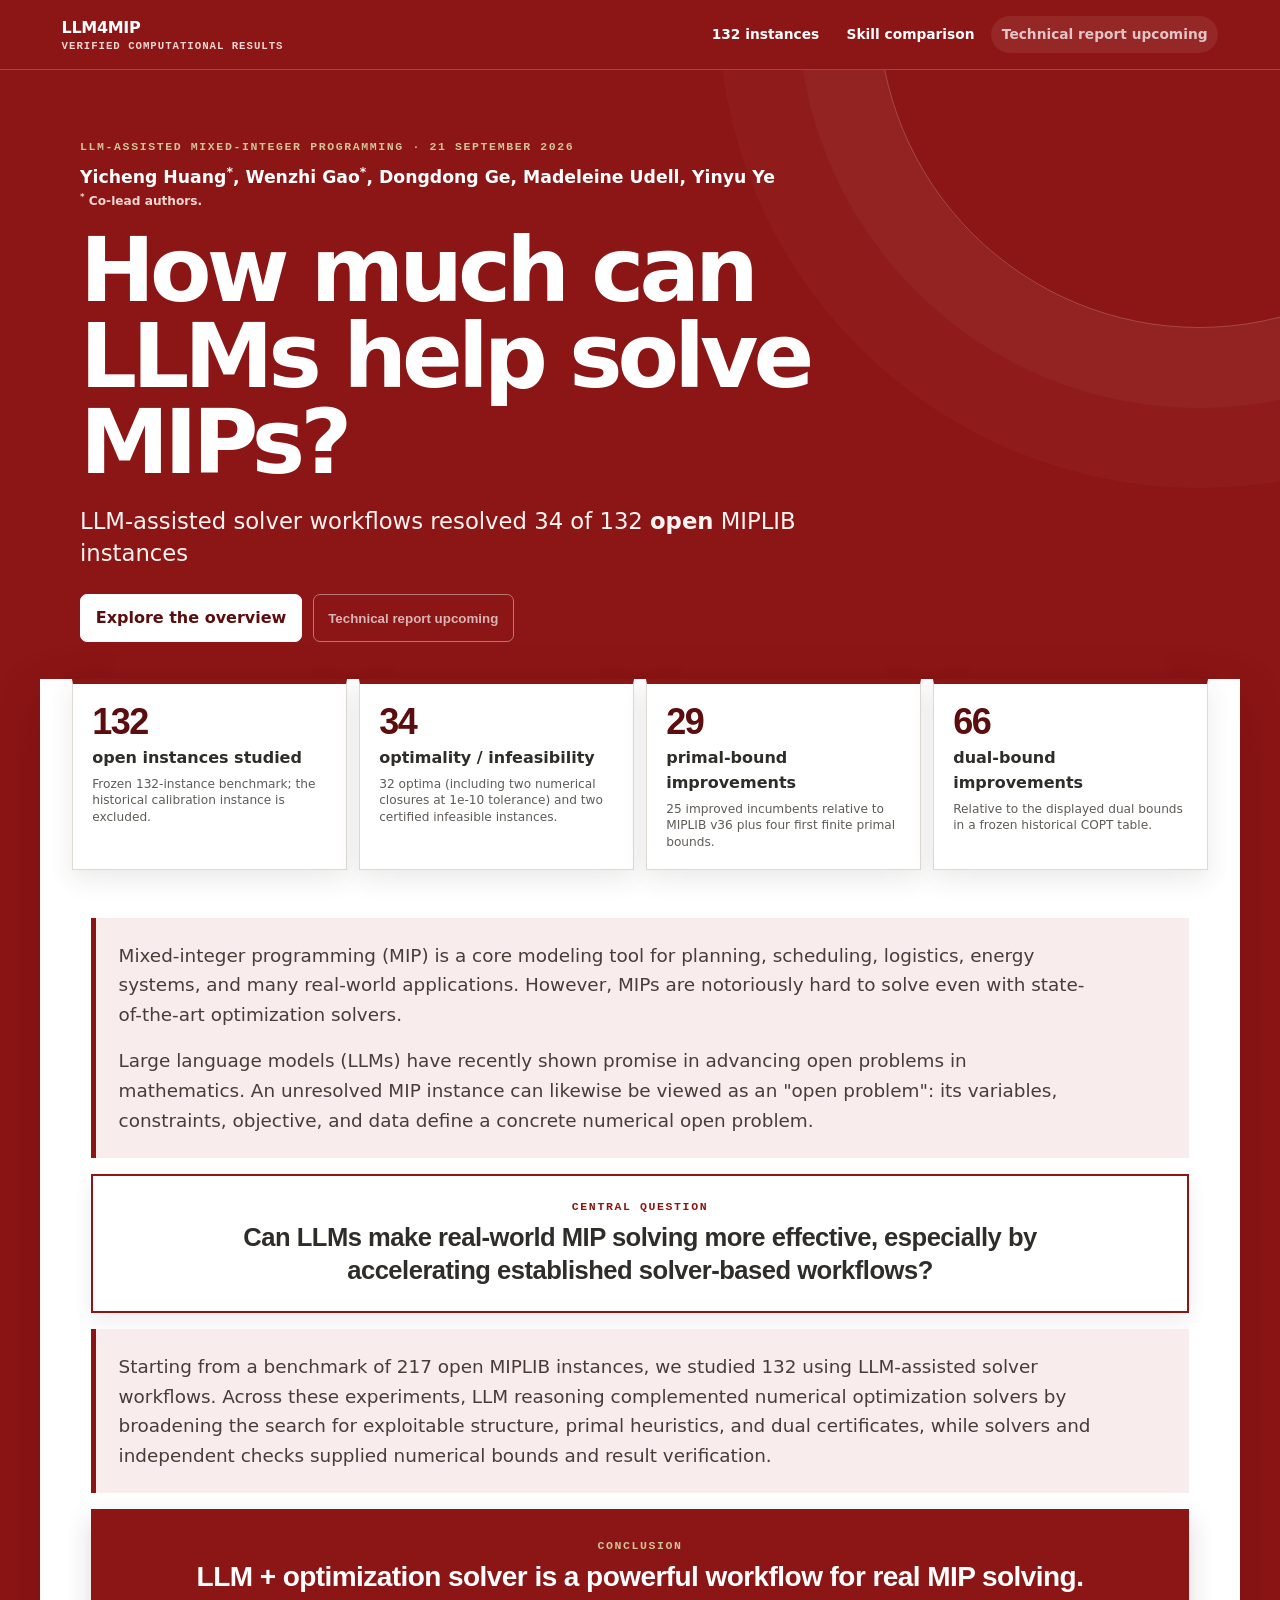
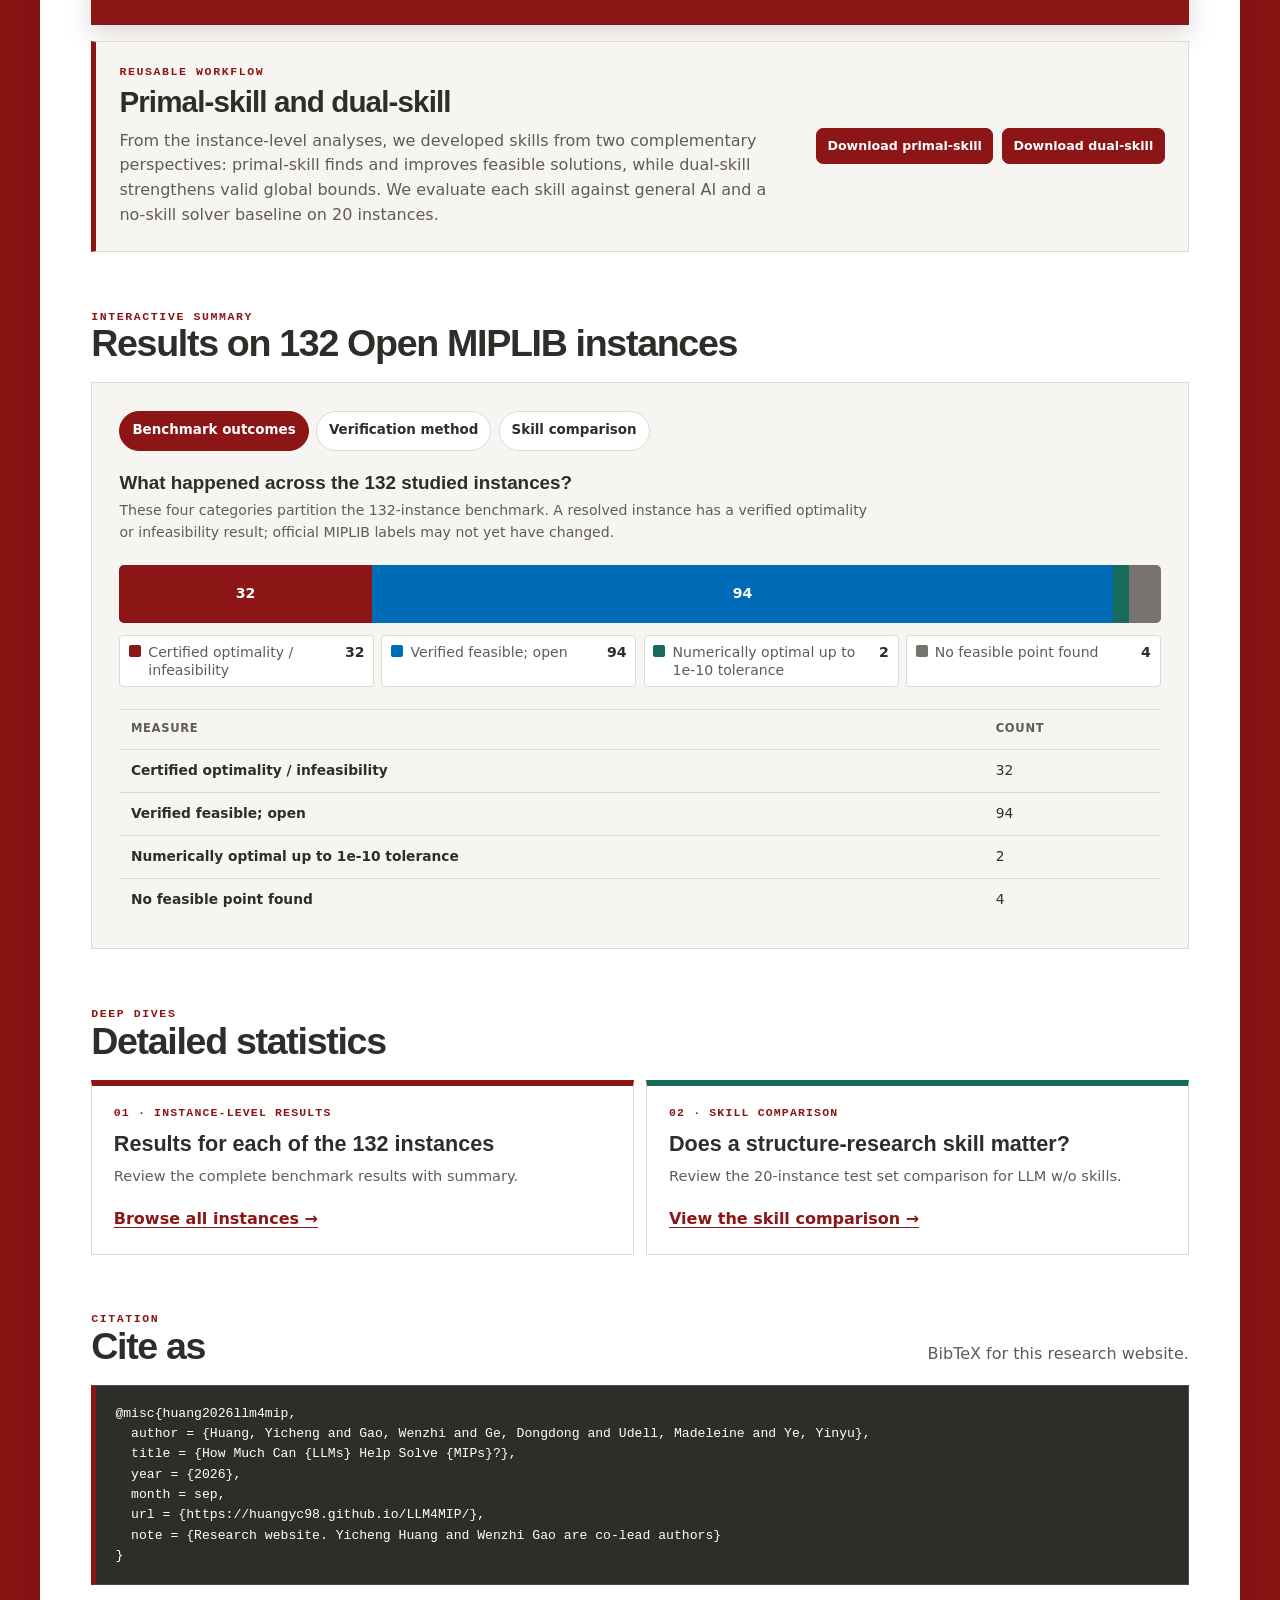
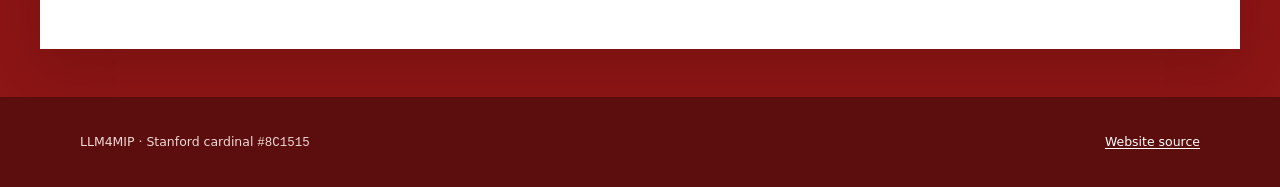
==== index.html @ 51c65fb5 "Refine primal and dual skill comparisons and overview charts" ====
<!doctype html>
<html lang="en">
<head>
  <meta charset="utf-8">
  <!-- Google tag (gtag.js) -->
  <script async src="https://www.googletagmanager.com/gtag/js?id=G-JNJSLE077H"></script>
  <script>
    window.dataLayer = window.dataLayer || [];
    function gtag(){dataLayer.push(arguments);}
    gtag('js', new Date());
    gtag('config', 'G-JNJSLE077H');
  </script>
  <meta name="viewport" content="width=device-width, initial-scale=1">
  <meta name="description" content="Interactive overview of how much LLM-assisted research helped on 132 open MIPLIB instances, with results classified by verification method and downloadable artifacts.">
  <meta name="author" content="Yicheng Huang, Wenzhi Gao, Dongdong Ge, Madeleine Udell, Yinyu Ye">
  <meta property="og:type" content="website">
  <meta property="og:title" content="How Much Can LLMs Help Solve MIPs?">
  <meta property="og:description" content="A concise interactive overview of 132 open MIPLIB instances, optimality or infeasibility for 34 instances, and a paired workflow comparison.">
  <title>How Much Can LLMs Help Solve MIPs? | LLM4MIP</title>
  <link rel="stylesheet" href="assets/site.css">
</head>
<body>
  <a class="skip-link" href="#main">Skip to main content</a>
  <header class="site-header">
    <nav class="nav-wrap" aria-label="Primary navigation">
      <a class="brand" href="index.html" aria-current="page">LLM4MIP <small>Verified computational results</small></a>
      <div class="nav-links">
        <a href="instances/">132 instances</a>
        <a href="skill/">Skill comparison</a>
        <!-- Temporarily hidden: <a href="solver-replacement/">Replace solvers?</a> -->
        <!-- Temporarily hidden: <a href="technical-report.pdf">Report</a> -->
        <button class="nav-placeholder" type="button" disabled aria-label="Technical report upcoming">Technical report upcoming</button>
      </div>
    </nav>
    <div class="hero">
      <div class="hero-inner">
        <p class="eyebrow">LLM-assisted mixed-integer programming · 21 September 2026</p>
        <p class="author-line">Yicheng Huang<sup aria-label="co-lead author">*</sup>, Wenzhi Gao<sup aria-label="co-lead author">*</sup>, Dongdong Ge, Madeleine Udell, Yinyu Ye <span class="author-note"><sup aria-hidden="true">*</sup> Co-lead authors.</span></p>
        <h1>How much can LLMs help solve MIPs?</h1>
        <p class="dek">LLM-assisted solver workflows resolved 34 of 132 <strong>open</strong> MIPLIB instances</p>
        <div class="hero-actions">
          <a class="button light" href="#overview">Explore the overview</a>
          <!-- Temporarily hidden: <a class="button ghost" href="technical-report.pdf">Download the technical report</a> -->
          <button class="button ghost" type="button" disabled aria-label="Technical report upcoming">Technical report upcoming</button>
        </div>
      </div>
    </div>
  </header>

  <main id="main" class="page-shell" tabindex="-1">
    <section class="metric-grid" aria-label="Benchmark summary">
      <article class="metric"><strong>132</strong><span>open instances studied</span><small>Frozen 132-instance benchmark; the historical calibration instance is excluded.</small></article>
      <article class="metric"><strong>34</strong><span>optimality / infeasibility</span><small>32 optima (including two numerical closures at 1e-10 tolerance) and two certified infeasible instances.</small></article>
      <article class="metric"><strong>29</strong><span>primal-bound improvements</span><small>25 improved incumbents relative to MIPLIB v36 plus four first finite primal bounds.</small></article>
      <article class="metric"><strong>66</strong><span>dual-bound improvements</span><small>Relative to the displayed dual bounds in a frozen historical COPT table.</small></article>
    </section>

    <div class="content">
      <section class="motivation-summary" aria-label="Motivation">
        <p>Mixed-integer programming (MIP) is a core modeling tool for planning, scheduling, logistics, energy systems, and many real-world applications. However, MIPs are notoriously hard to solve even with state-of-the-art optimization solvers.</p>
        <p>Large language models (LLMs) have recently shown promise in advancing open problems in mathematics. An unresolved MIP instance can likewise be viewed as an "open problem": its variables, constraints, objective, and data define a concrete numerical open problem.</p>
      </section>

      <aside class="central-question" aria-labelledby="central-question-heading">
        <span id="central-question-heading">Central question</span>
        <strong>Can LLMs make real-world MIP solving more effective, especially by accelerating established solver-based workflows?</strong>
      </aside>

      <section class="motivation-summary" aria-label="Experiment summary">
        <p>Starting from a benchmark of 217 open MIPLIB instances, we studied 132 using LLM-assisted solver workflows. Across these experiments, LLM reasoning complemented numerical optimization solvers by broadening the search for exploitable structure, primal heuristics, and dual certificates, while solvers and independent checks supplied numerical bounds and result verification.</p>
      </section>

      <aside class="main-conclusion" aria-labelledby="main-conclusion-heading">
        <span id="main-conclusion-heading">Conclusion</span>
        <strong>LLM + optimization solver is a powerful workflow for real MIP solving.</strong>
      </aside>

      <section class="skill-download-callout" aria-labelledby="skill-download-heading">
        <div>
          <p class="eyebrow">Reusable workflow</p>
          <h2 id="skill-download-heading">Primal-skill and dual-skill</h2>
          <p>From the instance-level analyses, we developed skills from two complementary perspectives: primal-skill finds and improves feasible solutions, while dual-skill strengthens valid global bounds. We evaluate each skill against general AI and a no-skill solver baseline on 20 instances.</p>
        </div>
        <div class="skill-download-actions" aria-label="Download primal-skill and dual-skill">
          <a class="button small" href="downloads/primal-current-skill.tar.gz" download>Download primal-skill</a>
          <a class="button small" href="downloads/dual-current-skill.tar.gz" download>Download dual-skill</a>
        </div>
      </section>

      <section id="overview" class="section" aria-labelledby="overview-heading">
        <div class="section-head">
          <div>
            <p class="eyebrow" style="color:#8c1515">Interactive summary</p>
            <h2 id="overview-heading"> Results on 132 Open MIPLIB instances</h2>
          </div>
          <!-- <p>Switch between benchmark outcomes, verification form, and the closest paired workflow comparison.</p> -->
        </div>
        <div class="panel">
          <div class="tabs" role="group" aria-label="Overview chart view">
            <button type="button" data-overview="status" aria-pressed="true">Benchmark outcomes</button>
            <button type="button" data-overview="evidence" aria-pressed="false">Verification method</button>
            <button type="button" data-overview="skill" aria-pressed="false">Skill comparison</button>
          </div>
          <h3 id="overview-title" class="chart-title"></h3>
          <p id="overview-note" class="chart-note" aria-live="polite"></p>
          <div id="overview-chart"></div>
          <table id="overview-data" class="data-list" aria-labelledby="overview-title" aria-describedby="overview-note">
            <thead><tr><th scope="col">Measure</th><th scope="col">Count</th><th id="overview-explanation-heading" scope="col" hidden>Explanation</th></tr></thead>
            <tbody></tbody>
          </table>
          <noscript><p class="noscript">Enable JavaScript to switch chart views. The headline counts remain available above and on the linked detail pages.</p></noscript>
        </div>
      </section>

      <section class="section" aria-labelledby="explore-heading">
        <div class="section-head">
          <div>
            <p class="eyebrow" style="color:#8c1515">Deep dives</p>
            <h2 id="explore-heading">Detailed statistics</h2>
          </div>
          <!-- <p>The opening page stays intentionally short. Each linked page exposes its setup, caveats, data, and downloads.</p> -->
        </div>
        <div class="page-grid page-grid-two">
          <article class="page-card">
            <span class="number">01 · Instance-level results</span>
            <h3>Results for each of the 132 instances</h3>
            <p>Review the complete benchmark results with summary.</p>
            <a href="instances/">Browse all instances →</a>
          </article>
          <article class="page-card">
            <span class="number">02 · Skill comparison</span>
            <h3>Does a structure-research skill matter?</h3>
            <p>Review the 20-instance test set comparison for LLM w/o skills.</p>
            <a href="skill/">View the skill comparison →</a>
          </article>
          <!-- Temporarily hidden solver-replacement deep dive.
          <article class="page-card">
            <span class="number">03 · Division of labor</span>
            <h3>Can LLMs fully replace solvers?</h3>
            <p>No—not in this benchmark study. See where LLM-guided work improved primal bounds, where the comparison workflow produced stronger dual bounds, and why independent verification remains decisive.</p>
            <a href="solver-replacement/">Review the comparative results →</a>
          </article>
          -->
        </div>
      </section>

      <section class="section cite-section" aria-labelledby="cite-heading">
        <div class="section-head">
          <div>
            <p class="eyebrow" style="color:#8c1515">Citation</p>
            <h2 id="cite-heading">Cite as</h2>
          </div>
          <p>BibTeX for this research website.</p>
        </div>
        <pre class="bibtex-block"><code>@misc{huang2026llm4mip,
  author = {Huang, Yicheng and Gao, Wenzhi and Ge, Dongdong and Udell, Madeleine and Ye, Yinyu},
  title = {How Much Can {LLMs} Help Solve {MIPs}?},
  year = {2026},
  month = sep,
  url = {https://huangyc98.github.io/LLM4MIP/},
  note = {Research website. Yicheng Huang and Wenzhi Gao are co-lead authors}
}</code></pre>
      </section>
    </div>
  </main>

  <footer class="footer">
    <div class="footer-inner">
      <span>LLM4MIP · Stanford cardinal <span class="mono">#8C1515</span></span>
      <span><!-- Temporarily hidden: <a href="https://github.com/Huangyc98/MIPLIB_openproblem">Research archive</a> · --><a href="https://github.com/Huangyc98/LLM4MIP">Website source</a></span>
    </div>
  </footer>
  <script src="assets/focused-skill-data.js"></script>
  <script src="assets/home.js"></script>
</body>
</html>
---- assets/site.css ----
:root {
  --cardinal: #8C1515;
  --cardinal-dark: #5c0d0d;
  --cardinal-bright: #b1040e;
  --ink: #2e2d29;
  --muted: #5f5b57;
  --paper: #ffffff;
  --wash: #f7f5f2;
  --soft-red: #f8ecec;
  --line: #ded9d5;
  --sand: #d2c295;
  --green: #176b5b;
  --blue: #006cb8;
  --purple: #620059;
  --gold: #8A4F00;
  --shadow: 0 18px 50px rgba(55, 7, 7, 0.2);
}

* { box-sizing: border-box; }
html { max-width: 100%; scroll-behavior: smooth; -webkit-text-size-adjust: 100%; text-size-adjust: 100%; }
body {
  min-width: 0;
  margin: 0;
  color: var(--ink);
  background: var(--cardinal);
  font-family: Inter, ui-sans-serif, system-ui, -apple-system, BlinkMacSystemFont, "Segoe UI", sans-serif;
  line-height: 1.55;
}
img, svg, video, canvas { max-width: 100%; height: auto; }
a { color: var(--cardinal); text-underline-offset: 0.18em; }
a:hover { color: var(--cardinal-dark); }
a, button, input, select { touch-action: manipulation; }
a:focus-visible, button:focus-visible, input:focus-visible, select:focus-visible, summary:focus-visible {
  outline: 3px solid var(--blue);
  outline-offset: 3px;
}
.skip-link { position: absolute; left: -9999px; top: 0; z-index: 20; padding: 0.7rem 1rem; background: #fff; color: #000; }
.skip-link:focus { left: 1rem; top: 1rem; }

.site-header { color: #fff; background: var(--cardinal); }
.nav-wrap { max-width: 1200px; margin: auto; padding: 1rem 1.35rem; display: flex; align-items: center; justify-content: space-between; gap: 1.2rem; }
.brand { color: #fff; text-decoration: none; font-weight: 800; letter-spacing: -0.02em; }
.brand small { display: block; color: #f0d6d2; font: 600 0.67rem/1.1 ui-monospace, SFMono-Regular, Menlo, monospace; letter-spacing: 0.09em; text-transform: uppercase; }
.nav-links { display: flex; flex-wrap: wrap; gap: 0.35rem; justify-content: flex-end; }
.nav-links a, .nav-placeholder { padding: 0.48rem 0.68rem; border-radius: 999px; color: #fff; font-size: 0.86rem; font-weight: 650; text-decoration: none; }
.nav-links a:hover, .nav-links a[aria-current="page"] { background: rgba(255,255,255,0.15); color: #fff; }
.nav-placeholder { border: 0; background: rgba(255,255,255,0.1); font-family: inherit; cursor: not-allowed; opacity: 0.75; }
.site-header a:focus-visible, .hero a:focus-visible, .footer a:focus-visible { outline-color: var(--sand); }

.hero { position: relative; overflow: hidden; padding: 4.4rem 1.35rem 4rem; border-top: 1px solid rgba(255,255,255,0.2); }
.hero::before { content: ""; position: absolute; width: 40rem; height: 40rem; right: -15rem; top: -24rem; border: 1px solid rgba(255,255,255,0.22); border-radius: 50%; box-shadow: 0 0 0 5rem rgba(255,255,255,0.035), 0 0 0 10rem rgba(255,255,255,0.025); }
.hero-inner { max-width: 1120px; margin: auto; position: relative; }
.eyebrow { margin: 0 0 0.9rem; color: var(--sand); font: 750 0.72rem/1.2 ui-monospace, SFMono-Regular, Menlo, monospace; letter-spacing: 0.14em; text-transform: uppercase; }
.author-line { max-width: 900px; margin: -0.2rem 0 1rem; color: #fff; font-size: clamp(0.92rem, 1.7vw, 1.08rem); font-weight: 650; line-height: 1.45; }
.author-line sup { font-size: 0.72em; line-height: 0; }
.author-note { display: block; margin-top: 0.2rem; color: #f0d6d2; font-size: 0.76rem; font-weight: 600; }
.hero h1 { max-width: 900px; margin: 0; font-size: clamp(2.7rem, 7vw, 5.8rem); line-height: 0.96; letter-spacing: -0.055em; }
.hero .dek { max-width: 820px; margin: 1.25rem 0 0; color: #fff4f2; font-size: clamp(1.08rem, 2vw, 1.42rem); line-height: 1.42; }
.hero-actions { display: flex; flex-wrap: wrap; gap: 0.65rem; margin-top: 1.55rem; }
.button { display: inline-flex; max-width: 100%; align-items: center; justify-content: center; min-height: 44px; padding: 0.65rem 0.92rem; border: 1px solid var(--cardinal); border-radius: 7px; background: var(--cardinal); color: #fff; font-weight: 750; text-align: center; text-decoration: none; cursor: pointer; }
.button:hover { background: var(--cardinal-dark); color: #fff; }
.button:disabled { cursor: not-allowed; opacity: 0.68; }
.button:disabled:hover { background: var(--cardinal); }
.button.light { border-color: #fff; background: #fff; color: var(--cardinal-dark); }
.button.ghost { border-color: rgba(255,255,255,0.6); background: transparent; color: #fff; }
.button.ghost:disabled:hover { background: transparent; }
.button.small { min-height: 36px; padding: 0.42rem 0.65rem; font-size: 0.79rem; }

.page-shell { max-width: 1200px; margin: 0 auto 3rem; background: var(--paper); box-shadow: var(--shadow); }
.content { padding: 3rem clamp(1.15rem, 4vw, 4rem) 4rem; }
.content.narrow { max-width: 980px; margin: auto; }
.motivation-summary { padding: clamp(1rem, 2.5vw, 1.4rem); border-left: 5px solid var(--cardinal); background: var(--soft-red); }
.motivation-summary p { max-width: 980px; margin: 0; color: #493c39; font-size: clamp(1rem, 1.7vw, 1.15rem); line-height: 1.62; }
.motivation-summary p + p { margin-top: 1rem; }
.central-question { margin: 1rem 0 0; padding: clamp(1.1rem, 2.5vw, 1.5rem); border: 2px solid var(--cardinal); background: #fff; color: var(--ink); text-align: center; box-shadow: 0 8px 20px rgba(55, 7, 7, 0.08); }
.central-question span { display: block; color: var(--cardinal); font: 750 0.72rem/1.2 ui-monospace, SFMono-Regular, Menlo, monospace; letter-spacing: 0.14em; text-transform: uppercase; }
.central-question strong { display: block; max-width: 930px; margin: 0.45rem auto 0; font: 800 clamp(1.15rem, 2.1vw, 1.6rem)/1.3 Arial, Helvetica, sans-serif; letter-spacing: -0.02em; }
.central-question + .motivation-summary { margin-top: 1rem; }
.main-conclusion { margin-top: 1rem; padding: clamp(1.15rem, 3vw, 1.75rem); border: 2px solid var(--cardinal); background: var(--cardinal); color: #fff; text-align: center; box-shadow: 0 10px 25px rgba(55, 7, 7, 0.16); }
.main-conclusion span { display: block; color: var(--sand); font: 750 0.72rem/1.2 ui-monospace, SFMono-Regular, Menlo, monospace; letter-spacing: 0.14em; text-transform: uppercase; }
.main-conclusion strong { display: block; max-width: 1000px; margin: 0.45rem auto 0; font: 800 clamp(1.2rem, 2.3vw, 1.75rem)/1.22 Arial, Helvetica, sans-serif; letter-spacing: -0.02em; }
.skill-download-callout { display: grid; grid-template-columns: minmax(0, 1fr) auto; gap: 1.25rem; align-items: center; margin-top: 1rem; padding: clamp(1.1rem, 2.5vw, 1.45rem); border: 1px solid var(--line); border-left: 5px solid var(--cardinal); background: var(--wash); }
.skill-download-callout .eyebrow { margin-bottom: 0.45rem; color: var(--cardinal); }
.skill-download-callout h2 { margin: 0; font-size: clamp(1.35rem, 2.4vw, 1.85rem); line-height: 1.1; letter-spacing: -0.03em; }
.skill-download-callout p:last-child { max-width: 760px; margin: 0.65rem 0 0; color: var(--muted); }
.skill-download-actions { display: flex; flex-wrap: wrap; gap: 0.55rem; justify-content: flex-end; }
.section { margin-top: 3.6rem; }
.section:first-child { margin-top: 0; }
.section-head { display: flex; align-items: end; justify-content: space-between; gap: 1rem; margin-bottom: 1.15rem; }
.section-head h2, .section h2 { margin: 0; font-size: clamp(1.65rem, 3vw, 2.35rem); line-height: 1.08; letter-spacing: -0.035em; }
.section-head p { max-width: 650px; margin: 0; color: var(--muted); }
h2, h3 { font-family: Arial, Helvetica, sans-serif; }
h3 { line-height: 1.2; }
.lede { max-width: 880px; margin: 0; font-size: 1.16rem; color: #493c39; }
.skill-focus-list { display: grid; grid-template-columns: repeat(3, minmax(0, 1fr)); gap: 0.8rem; max-width: none; margin: 0; padding: 0; list-style: none; counter-reset: skill-focus; }
.skill-focus-list li { position: relative; min-height: 185px; padding: 1.15rem; overflow: hidden; border: 1px solid var(--line); border-top: 5px solid var(--cardinal); border-radius: 8px; background: linear-gradient(145deg, #fff 0%, var(--soft-red) 135%); color: var(--muted); font-size: 0.94rem; line-height: 1.5; box-shadow: 0 8px 20px rgba(46,45,41,0.08); counter-increment: skill-focus; }
.skill-focus-list li:nth-child(2) { border-top-color: var(--green); background: linear-gradient(145deg, #fff 0%, #edf6f3 135%); }
.skill-focus-list li:nth-child(3) { border-top-color: var(--blue); background: linear-gradient(145deg, #fff 0%, #edf5fa 135%); }
.skill-focus-list li::before { content: "0" counter(skill-focus); display: grid; width: 2.15rem; height: 2.15rem; place-items: center; border-radius: 50%; background: var(--cardinal); color: #fff; font: 800 0.72rem/1 ui-monospace, SFMono-Regular, Menlo, monospace; letter-spacing: 0.04em; box-shadow: 0 5px 12px rgba(140,21,21,0.2); }
.skill-focus-list li:nth-child(2)::before { background: var(--green); box-shadow: 0 5px 12px rgba(23,107,91,0.2); }
.skill-focus-list li:nth-child(3)::before { background: var(--blue); box-shadow: 0 5px 12px rgba(0,108,184,0.2); }
.skill-focus-list strong { display: block; margin: 0.8rem 0 0.35rem; color: var(--ink); font: 800 1.08rem/1.25 Arial, Helvetica, sans-serif; }
.note { color: var(--muted); font-size: 0.86rem; }
.mono { font-family: ui-monospace, SFMono-Regular, Menlo, Consolas, monospace; overflow-wrap: anywhere; word-break: break-word; }

.nav-wrap > *, .hero-inner, .content, .section, .section-head > *,
.metric-grid > *, .page-grid > *, .workflow > *, .download-grid > *,
.controls > *, .verdict > *, .division > *, .footer-inner > *,
.skill-download-callout > *, .skill-download-actions > * { min-width: 0; }

.metric-grid { display: grid; grid-template-columns: repeat(4, minmax(0, 1fr)); gap: 0.75rem; margin-top: -1.65rem; position: relative; z-index: 2; padding: 0 2rem; }
.metric { min-height: 130px; padding: 1.2rem; border: 1px solid var(--line); border-top: 5px solid var(--cardinal); background: #fff; box-shadow: 0 9px 24px rgba(46,45,41,0.1); }
.metric strong { display: block; color: var(--cardinal-dark); font: 800 2.25rem/1 Arial, Helvetica, sans-serif; letter-spacing: -0.04em; }
.metric span { display: block; margin-top: 0.42rem; font-weight: 750; }
.metric small { display: block; margin-top: 0.3rem; color: var(--muted); font-size: 0.76rem; line-height: 1.35; }

.panel { border: 1px solid var(--line); background: var(--wash); padding: clamp(1rem, 3vw, 1.7rem); }
.tabs { display: flex; flex-wrap: wrap; gap: 0.45rem; margin-bottom: 1.35rem; }
.tabs button { min-height: 40px; padding: 0.5rem 0.75rem; border: 1px solid var(--line); border-radius: 999px; background: #fff; color: var(--ink); font: inherit; font-size: 0.84rem; font-weight: 750; cursor: pointer; }
.tabs button[aria-pressed="true"] { border-color: var(--cardinal); background: var(--cardinal); color: #fff; }
.chart-title { margin: 0; font-size: 1.18rem; }
.chart-note { max-width: 760px; min-height: 2.8em; margin: 0.35rem 0 1.3rem; color: var(--muted); font-size: 0.88rem; }
.stack { display: flex; width: 100%; min-height: 58px; border-radius: 5px; overflow: hidden; background: #e5e1df; }
.stack-segment { min-width: 4px; display: grid; place-items: center; padding: 0.35rem; color: #fff; font-weight: 850; font-size: 0.88rem; text-align: center; }
.legend { display: grid; grid-template-columns: repeat(3, minmax(0, 1fr)); gap: 0.65rem; margin-top: 1rem; }
.legend.legend-4 { grid-template-columns: repeat(4, minmax(0, 1fr)); }
.legend.legend-6 { grid-template-columns: repeat(3, minmax(0, 1fr)); }
.legend-item { display: grid; min-height: 52px; grid-template-columns: 12px minmax(0, 1fr) minmax(2ch, auto); align-items: start; gap: 0.55rem; padding: 0.58rem 0.65rem; border: 1px solid var(--line); border-radius: 4px; background: #fff; color: var(--muted); font-size: 0.82rem; line-height: 1.35; }
.compact-legend { gap: 0.45rem; margin-top: 0.75rem; }
.compact-legend .legend-item { min-height: 0; gap: 0.45rem; padding: 0.44rem 0.55rem; font-size: 0.88rem; line-height: 1.3; }
.swatch { width: 12px; height: 12px; margin-top: 0.18em; border-radius: 2px; }
.legend-item strong { justify-self: end; color: var(--ink); font-variant-numeric: tabular-nums; text-align: right; }
.bar-list { display: grid; gap: 0.75rem; }
.bar-row { display: grid; grid-template-columns: minmax(150px, 1.15fr) minmax(170px, 3fr) 45px; gap: 0.75rem; align-items: center; }
.bar-label { font-size: 0.85rem; font-weight: 700; }
.bar-track { height: 24px; background: #e4dfdc; border-radius: 3px; overflow: hidden; }
.bar-fill { height: 100%; background: var(--cardinal); }
.bar-value { font-weight: 800; text-align: right; }
.data-list { margin-top: 1.35rem; width: 100%; border-collapse: collapse; font-size: 0.86rem; }
.data-list th, .data-list td { padding: 0.65rem 0.72rem; border-top: 1px solid var(--line); text-align: left; vertical-align: top; }
.data-list thead th { color: var(--muted); font-size: 0.72rem; letter-spacing: 0.06em; text-transform: uppercase; }
.data-list tbody th { font-weight: 750; }
.data-list.has-explanations { table-layout: fixed; }
.data-list.has-explanations th:first-child { width: 30%; }
.data-list.has-explanations th:nth-child(2) { width: 4.2rem; text-align: center; }
.data-list.has-explanations td:nth-child(2) { font-weight: 800; text-align: center; font-variant-numeric: tabular-nums; }
.measure-explanation { color: var(--muted); line-height: 1.45; }

.page-grid { display: grid; grid-template-columns: repeat(3, minmax(0, 1fr)); gap: 0.8rem; }
.page-grid-two { grid-template-columns: repeat(2, minmax(0, 1fr)); }
.page-card { display: flex; min-height: 175px; flex-direction: column; padding: 1.35rem; border: 1px solid var(--line); border-top: 6px solid var(--cardinal); background: #fff; }
.page-card:nth-child(2) { border-top-color: var(--green); }
.page-card:nth-child(3) { border-top-color: var(--blue); }
.page-card .number { color: var(--cardinal); font: 750 0.72rem/1 ui-monospace, SFMono-Regular, Menlo, monospace; letter-spacing: 0.1em; text-transform: uppercase; }
.page-card h3 { margin: 0.75rem 0 0.5rem; font-size: 1.35rem; }
.page-card p { margin: 0 0 1rem; color: var(--muted); font-size: 0.91rem; }
.page-card a { margin-top: auto; font-weight: 800; }

.callout { margin: 1.6rem 0; padding: 1rem 1.15rem; border-left: 5px solid var(--cardinal); background: var(--soft-red); }
.callout.green { border-left-color: var(--green); background: #edf6f3; }
.callout.blue { border-left-color: var(--blue); background: #edf5fa; }
.callout p { margin: 0.3rem 0; }
.workflow { display: grid; grid-template-columns: repeat(4, minmax(0, 1fr)); gap: 0.65rem; counter-reset: workflow; }
.workflow article { padding: 1rem; border: 1px solid var(--line); background: var(--wash); }
.workflow article::before { counter-increment: workflow; content: counter(workflow); display: grid; width: 2rem; height: 2rem; place-items: center; border-radius: 50%; background: var(--cardinal); color: #fff; font-weight: 850; }
.workflow h3 { margin: 0.8rem 0 0.4rem; font-size: 1rem; }
.workflow p { margin: 0; color: var(--muted); font-size: 0.84rem; }

.controls { display: grid; grid-template-columns: minmax(220px, 1fr) minmax(180px, 0.45fr); gap: 0.75rem; margin: 1rem 0; }
.field label { display: block; margin-bottom: 0.35rem; color: var(--muted); font-size: 0.74rem; font-weight: 800; letter-spacing: 0.06em; text-transform: uppercase; }
.field input, .field select { width: 100%; min-height: 44px; border: 1px solid #aaa19c; border-radius: 4px; padding: 0.6rem 0.7rem; background: #fff; color: var(--ink); font: inherit; }
.result-count { margin: 0.6rem 0; color: var(--muted); font-size: 0.84rem; }
.table-wrap { width: 100%; max-width: 100%; overflow-x: auto; overscroll-behavior-x: contain; border: 1px solid var(--line); -webkit-overflow-scrolling: touch; }
.table-wrap:focus-visible { outline: 3px solid var(--blue); outline-offset: 3px; }
.results-table { width: 100%; min-width: 900px; border-collapse: collapse; font-size: 0.82rem; }
.results-table th { position: sticky; top: 0; z-index: 1; padding: 0.65rem 0.7rem; background: var(--cardinal-dark); color: #fff; text-align: left; font-size: 0.69rem; letter-spacing: 0.05em; text-transform: uppercase; }
.results-table td { padding: 0.7rem; border-top: 1px solid var(--line); vertical-align: top; }
.results-table tbody tr:nth-child(even) { background: var(--wash); }
.results-table tbody tr:hover { background: var(--soft-red); }
.results-table .instance-name { font: 750 0.82rem/1.35 ui-monospace, SFMono-Regular, Menlo, monospace; overflow-wrap: anywhere; }
.results-table .measure-cell { min-width: 10.5rem; }
.measure-value { display: block; color: var(--ink); font: 750 0.82rem/1.3 ui-monospace, SFMono-Regular, Menlo, monospace; font-variant-numeric: tabular-nums; overflow-wrap: anywhere; }
.measure-note { display: block; margin-top: 0.2rem; color: var(--muted); font-size: 0.72rem; line-height: 1.35; }
.results-table .finding { min-width: 240px; }
.result-links { display: flex; flex-wrap: wrap; gap: 0.35rem; min-width: 170px; }
.result-links a { white-space: nowrap; }
.scroll-hint { display: none; }
.badge { display: inline-block; padding: 0.25rem 0.47rem; border-radius: 999px; background: #eee; color: #332f2d; font-size: 0.68rem; font-weight: 800; line-height: 1.2; }
.badge.concluded { background: #dcefe9; color: #0f5145; }
.badge.verified-open { background: #e9f1f7; color: #064f80; }
.badge.pending, .badge.numeric-optimal { background: #fff1d9; color: #754500; }
.badge.no-feasible { background: #f5dddd; color: #6e1010; }
.status-strip { display: flex; min-height: 52px; margin: 1.2rem 0; border-radius: 4px; overflow: hidden; }
.status-strip div, .status-strip button { display: grid; place-items: center; min-width: 4px; border: 0; color: #fff; font: inherit; font-weight: 850; font-size: 0.78rem; text-align: center; padding: 0.3rem; cursor: pointer; }
.status-strip button:hover { filter: brightness(1.12); }
.status-strip button:focus-visible { outline: 3px solid #fff; outline-offset: -4px; }

.download-grid { display: grid; grid-template-columns: repeat(2, minmax(0, 1fr)); gap: 0.8rem; }
.download-grid > :only-child { grid-column: 1 / -1; }
.download-card { padding: 1.2rem; border: 1px solid var(--line); background: var(--wash); }
.download-card h3 { margin: 0 0 0.45rem; }
.download-card p { color: var(--muted); font-size: 0.88rem; }
.download-meta { display: block; margin-top: 0.55rem; color: var(--muted); font: 0.72rem/1.45 ui-monospace, SFMono-Regular, Menlo, monospace; overflow-wrap: anywhere; }
.bibtex-block { max-width: 100%; margin: 0; padding: 1.1rem 1.2rem; overflow-x: auto; border: 1px solid #4c4845; border-left: 5px solid var(--cardinal); background: var(--ink); color: #fff; font: 0.82rem/1.55 ui-monospace, SFMono-Regular, Menlo, Consolas, monospace; white-space: pre-wrap; overflow-wrap: anywhere; tab-size: 2; -webkit-overflow-scrolling: touch; }
.bibtex-block code { font: inherit; }
.verdict { display: grid; grid-template-columns: minmax(0, 0.45fr) minmax(0, 1fr); gap: 1.3rem; align-items: stretch; }
.verdict-word { display: grid; place-items: center; min-height: 190px; background: var(--cardinal); color: #fff; font: 900 clamp(4rem, 12vw, 8rem)/1 Arial, Helvetica, sans-serif; letter-spacing: -0.07em; }
.verdict-copy { padding: 1.25rem; border: 1px solid var(--line); background: var(--wash); }
.verdict-copy h2 { margin-top: 0; }
.division { display: grid; grid-template-columns: repeat(3, minmax(0, 1fr)); gap: 0.7rem; }
.division article { position: relative; padding: 1.05rem; border: 1px solid var(--line); }
.division article:not(:last-child)::after { content: "→"; position: absolute; right: -0.63rem; top: 43%; z-index: 2; display: grid; width: 1.2rem; height: 1.2rem; place-items: center; border-radius: 50%; background: #fff; color: var(--cardinal); font-weight: 900; }
.division h3 { margin: 0.2rem 0 0.5rem; }
.division p { margin: 0; color: var(--muted); font-size: 0.86rem; }
details { border: 1px solid var(--line); background: var(--wash); }
details + details { margin-top: 0.5rem; }
summary { padding: 0.8rem 1rem; cursor: pointer; font-weight: 800; }
details > div { padding: 0 1rem 1rem; color: var(--muted); }

.footer { padding: 2.2rem 1.35rem; background: var(--cardinal-dark); color: #efd9d6; }
.footer-inner { max-width: 1120px; margin: auto; display: flex; justify-content: space-between; gap: 1rem; font-size: 0.78rem; }
.footer a { color: #fff; }
.footer-placeholder { padding: 0; border: 0; background: transparent; color: #fff; font: inherit; text-decoration: underline; text-underline-offset: 0.18em; cursor: not-allowed; opacity: 0.7; }
.noscript { padding: 0.9rem; background: #fff1d9; border: 1px solid #d8a453; }

@media (max-width: 900px) {
  .metric-grid { grid-template-columns: repeat(2, minmax(0, 1fr)); }
  .page-grid, .workflow { grid-template-columns: repeat(2, minmax(0, 1fr)); }
  .legend, .legend.legend-4, .legend.legend-6 { grid-template-columns: repeat(2, minmax(0, 1fr)); }
  .division { grid-template-columns: 1fr; }
  .division article:not(:last-child)::after { content: "↓"; right: 50%; top: auto; bottom: -0.65rem; }
  .verdict { grid-template-columns: 1fr; }
  .verdict-word { min-height: 120px; }
}
@media (max-width: 680px) {
  .nav-wrap { align-items: flex-start; flex-direction: column; gap: 0.8rem; padding: 0.85rem max(1rem, env(safe-area-inset-right)) 0.95rem max(1rem, env(safe-area-inset-left)); }
  .brand { font-size: 1.05rem; }
  .nav-links { display: grid; width: 100%; grid-template-columns: repeat(2, minmax(0, 1fr)); gap: 0.4rem; justify-content: stretch; }
  .nav-links a, .nav-placeholder { display: flex; min-height: 44px; align-items: center; justify-content: center; padding: 0.5rem 0.4rem; border: 1px solid rgba(255,255,255,0.28); border-radius: 7px; line-height: 1.18; text-align: center; }
  .nav-links > :last-child:nth-child(odd) { grid-column: 1 / -1; }
  .hero { padding: 2.65rem max(1rem, env(safe-area-inset-right)) 3.25rem max(1rem, env(safe-area-inset-left)); }
  .hero::before { width: 26rem; height: 26rem; right: -14rem; top: -12rem; }
  .hero h1 { font-size: clamp(2.2rem, 11.5vw, 3.4rem); line-height: 1.01; letter-spacing: -0.045em; overflow-wrap: anywhere; }
  .hero .dek { margin-top: 1rem; font-size: 1rem; line-height: 1.48; }
  .author-line { margin-bottom: 0.9rem; font-size: 0.94rem; }
  .hero-actions { display: grid; grid-template-columns: 1fr; }
  .hero-actions .button { width: 100%; }
  .page-shell { margin-bottom: 0; box-shadow: none; }
  .content { padding: 2.35rem 1rem 3.2rem; }
  .section { margin-top: 2.8rem; }
  .metric-grid { padding: 0 1rem; margin-top: -1.25rem; }
  .metric { min-height: 118px; padding: 1rem; }
  .metric strong { font-size: 2rem; }
  .page-grid, .workflow, .download-grid, .controls { grid-template-columns: 1fr; }
  .skill-focus-list { grid-template-columns: 1fr; }
  .page-grid-two { grid-template-columns: 1fr; }
  .page-card { min-height: 0; }
  .panel { padding: 1rem; }
  .legend, .legend.legend-4, .legend.legend-6 { grid-template-columns: 1fr; }
  .tabs { flex-wrap: nowrap; overflow-x: auto; overscroll-behavior-x: contain; padding-bottom: 0.35rem; -webkit-overflow-scrolling: touch; scroll-snap-type: x proximity; }
  .tabs button { min-height: 44px; flex: 0 0 auto; scroll-snap-align: start; }
  .chart-note { min-height: 0; margin-bottom: 1rem; }
  .bar-row { grid-template-columns: 1fr 55px; gap: 0.35rem; }
  .bar-track { grid-column: 1 / -1; grid-row: 2; }
  .bar-value { grid-column: 2; grid-row: 1; }
  .section-head, .footer-inner { align-items: flex-start; flex-direction: column; }
  .skill-download-callout { grid-template-columns: 1fr; }
  .skill-download-actions { display: grid; grid-template-columns: 1fr; justify-content: stretch; }
  .skill-download-actions .button { width: 100%; }
  .section-head > a { display: inline-flex; min-height: 44px; align-items: center; }
  .status-strip { display: grid; grid-template-columns: repeat(2, minmax(0, 1fr)); min-height: 0; }
  .status-strip button { width: auto !important; min-height: 44px; }
  .table-wrap { scroll-snap-type: x proximity; }
  .scroll-hint { display: block; margin: -0.4rem 0 0.55rem; color: var(--muted); font-size: 0.78rem; }
  .button.small { min-height: 44px; }
  .download-card .button { width: 100%; }
  .download-card .button + .button { margin-top: 0.45rem; }
  .verdict-word { min-height: 105px; font-size: clamp(3.4rem, 20vw, 5.5rem); }
  .footer { padding: 2rem max(1rem, env(safe-area-inset-right)) max(2rem, env(safe-area-inset-bottom)) max(1rem, env(safe-area-inset-left)); }
}
@media (max-width: 460px) {
  .metric-grid { grid-template-columns: 1fr; }
  .metric { min-height: 0; }
  .data-list { font-size: 0.8rem; }
  .data-list th, .data-list td { padding: 0.58rem 0.5rem; }
  .data-list.has-explanations { font-size: 0.77rem; }
  .data-list.has-explanations th, .data-list.has-explanations td { padding: 0.5rem 0.4rem; }
  .eyebrow { letter-spacing: 0.1em; }
  .section-head h2, .section h2 { font-size: clamp(1.5rem, 8.5vw, 1.95rem); }
  .callout { padding: 0.9rem; }
}
@media (max-width: 340px) {
  .nav-links { grid-template-columns: 1fr; }
  .hero h1 { font-size: 2rem; }
}
@media (prefers-reduced-motion: reduce) {
  html { scroll-behavior: auto; }
  *, *::before, *::after { scroll-behavior: auto !important; transition-duration: 0.01ms !important; animation-duration: 0.01ms !important; animation-iteration-count: 1 !important; }
}
@media print {
  body { background: #fff; }
  .site-header, .footer { background: #fff; color: #000; }
  .site-header a, .hero .dek, .eyebrow, .author-line, .author-note { color: #000; }
  .bibtex-block { border-color: #000; background: #fff; color: #000; }
  .nav-links, .hero-actions, .controls, .tabs { display: none; }
  .page-shell { box-shadow: none; }
  .metric-grid { margin-top: 0; }
}

@media screen {
  .tabs.focused-tabs { display: grid; grid-template-columns: repeat(2, minmax(0, 1fr)); overflow: visible; }
  .tabs.focused-tabs button { width: 100%; white-space: normal; }
}

#results > .panel + .section-head { margin-top: 2.5rem; }

.skill-objective-grid { display:grid; grid-template-columns:repeat(2,minmax(0,1fr)); gap:1.5rem; }
.skill-objective-grid h4 { margin:0 0 .75rem; }
@media (max-width:640px) { .skill-objective-grid { grid-template-columns:1fr; } }

.overview-skill-legend { display:flex; flex-wrap:wrap; gap:.4rem 1rem; }
.overview-skill-legend > span { display:inline-flex; align-items:center; gap:.4rem; }
.overview-skill-legend .swatch { flex:0 0 auto; }
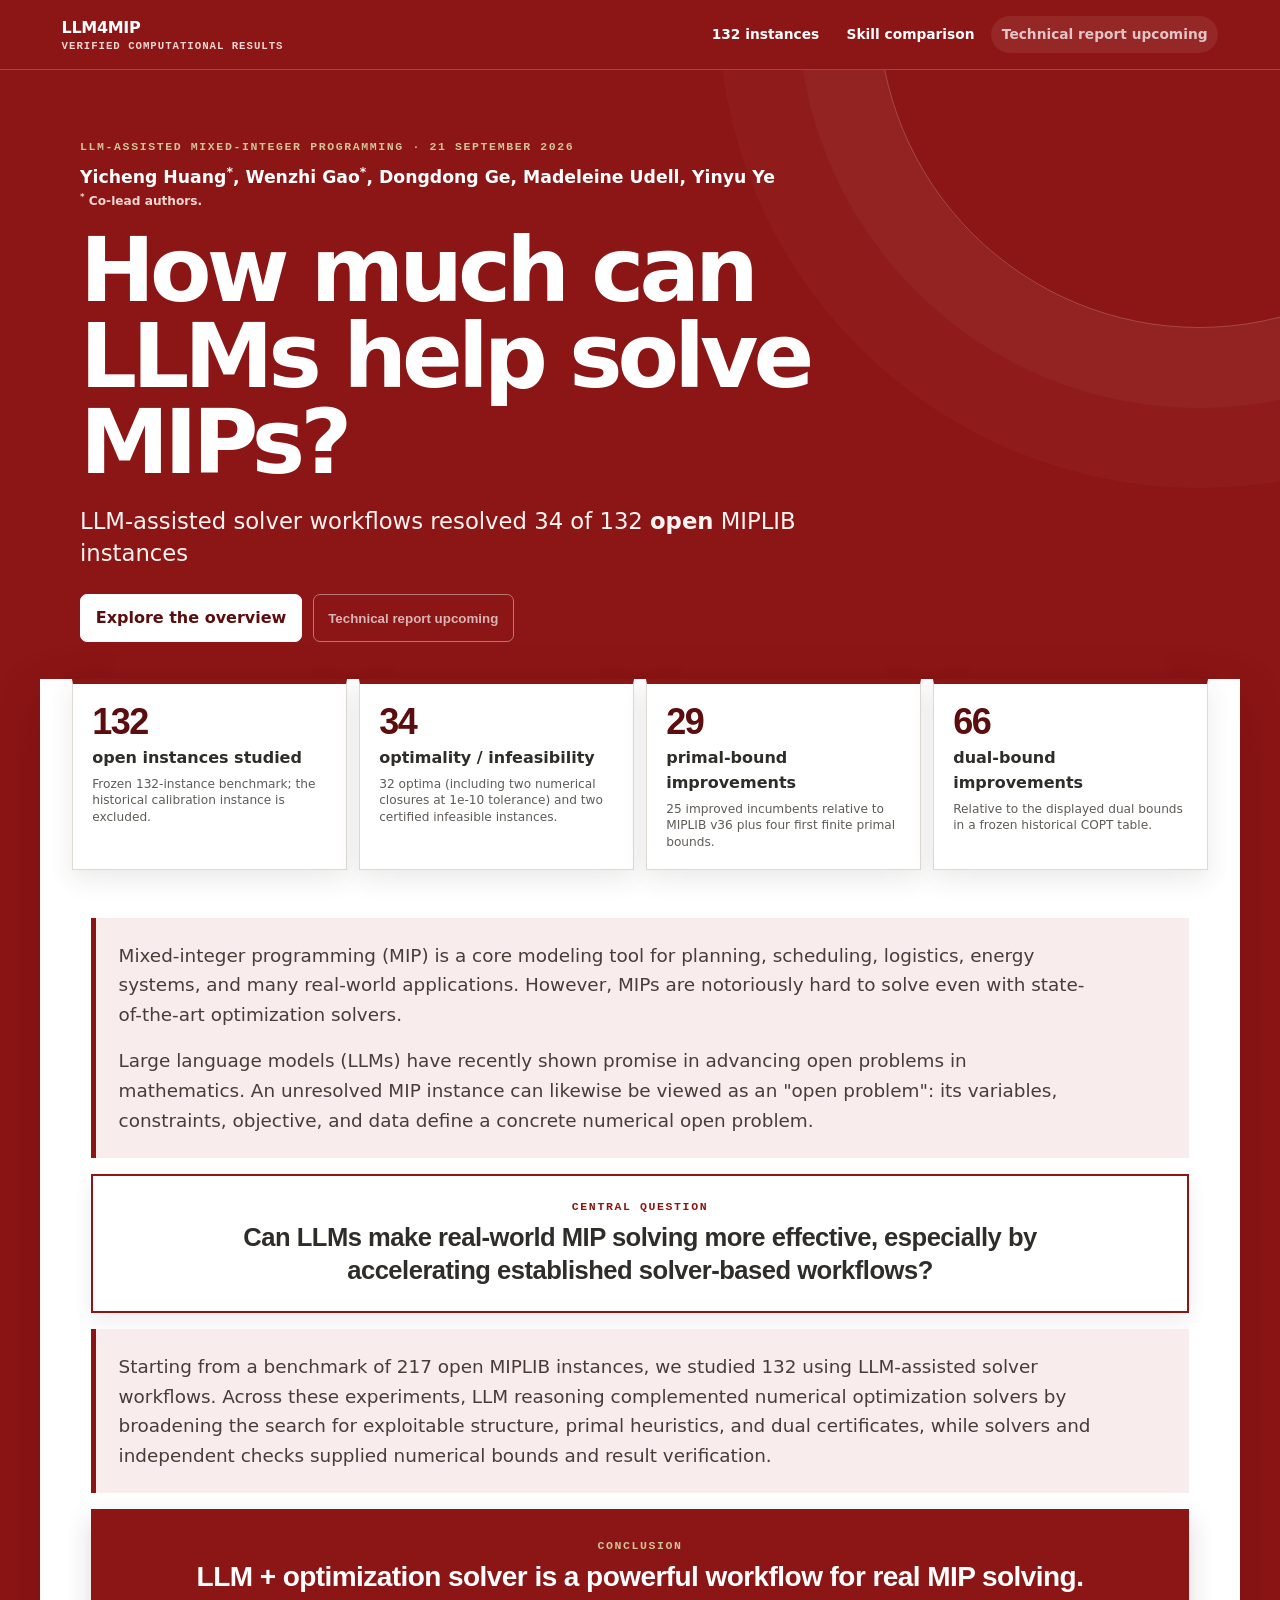
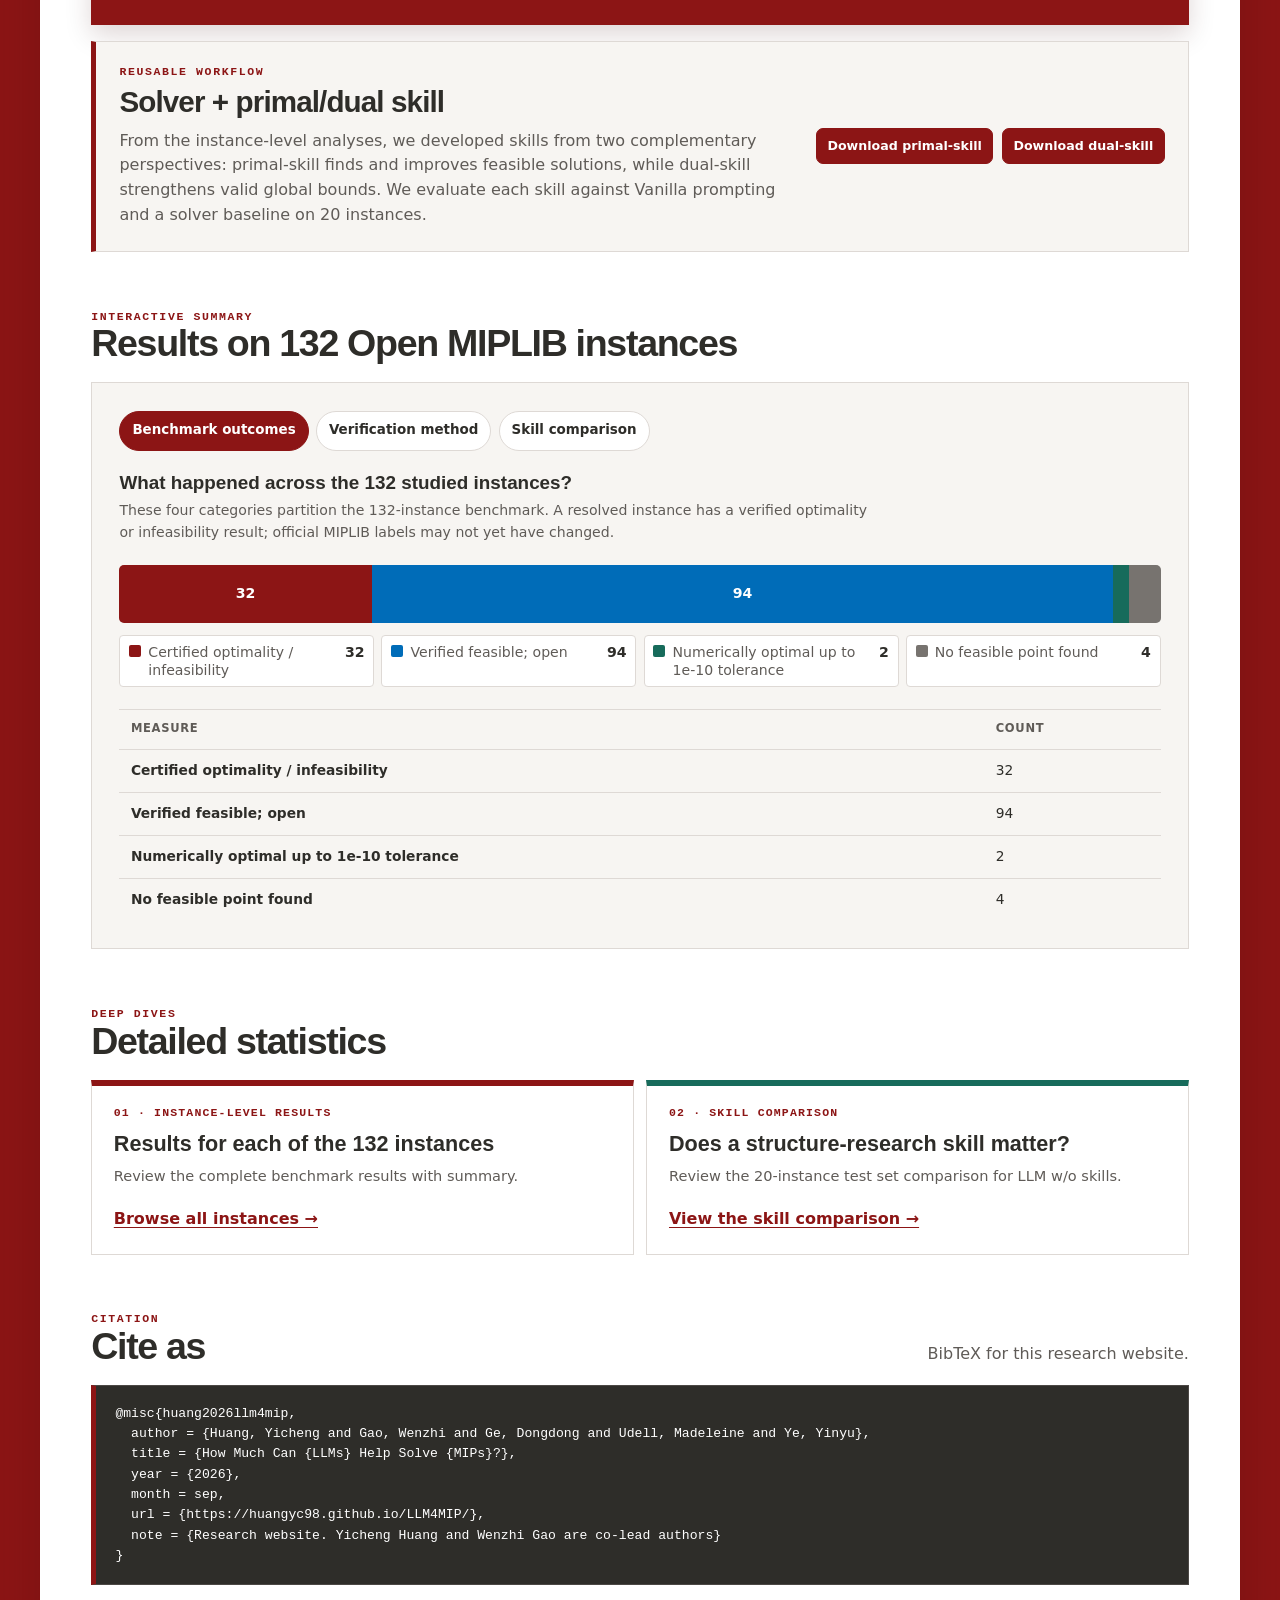
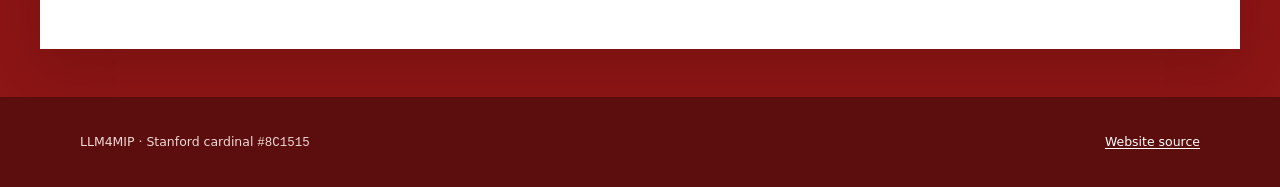
==== commit 9853c928: "Update skill" ====
--- a/index.html
+++ b/index.html
@@ -78,8 +78,8 @@
       <section class="skill-download-callout" aria-labelledby="skill-download-heading">
         <div>
           <p class="eyebrow">Reusable workflow</p>
-          <h2 id="skill-download-heading">Primal-skill and dual-skill</h2>
-          <p>From the instance-level analyses, we developed skills from two complementary perspectives: primal-skill finds and improves feasible solutions, while dual-skill strengthens valid global bounds. We evaluate each skill against general AI and a no-skill solver baseline on 20 instances.</p>
+          <h2 id="skill-download-heading">Solver + primal/dual skill</h2>
+          <p>From the instance-level analyses, we developed skills from two complementary perspectives: primal-skill finds and improves feasible solutions, while dual-skill strengthens valid global bounds. We evaluate each skill against Vanilla prompting and a solver baseline on 20 instances.</p>
         </div>
         <div class="skill-download-actions" aria-label="Download primal-skill and dual-skill">
           <a class="button small" href="downloads/primal-current-skill.tar.gz" download>Download primal-skill</a>
--- a/assets/site.css
+++ b/assets/site.css
@@ -181,7 +181,29 @@
 .results-table .measure-cell { min-width: 10.5rem; }
 .measure-value { display: block; color: var(--ink); font: 750 0.82rem/1.3 ui-monospace, SFMono-Regular, Menlo, monospace; font-variant-numeric: tabular-nums; overflow-wrap: anywhere; }
 .measure-note { display: block; margin-top: 0.2rem; color: var(--muted); font-size: 0.72rem; line-height: 1.35; }
-.results-table .finding { min-width: 240px; }
+.results-table .finding {
+  min-width: 240px;
+  max-width: 420px;
+  line-height: 1.45;
+  overflow-wrap: anywhere;
+  word-break: break-word;
+}
+.results-table .finding > div + div {
+  margin-top: 0.55rem;
+  padding-top: 0.55rem;
+  border-top: 1px solid var(--line);
+}
+.results-table .finding strong {
+  display: block;
+  margin-bottom: 0.2rem;
+  color: var(--cardinal-dark);
+}
+.results-table .finding > small {
+  display: block;
+  margin-bottom: 0.55rem;
+  color: var(--muted);
+  line-height: 1.4;
+}
 .result-links { display: flex; flex-wrap: wrap; gap: 0.35rem; min-width: 170px; }
 .result-links a { white-space: nowrap; }
 .scroll-hint { display: none; }
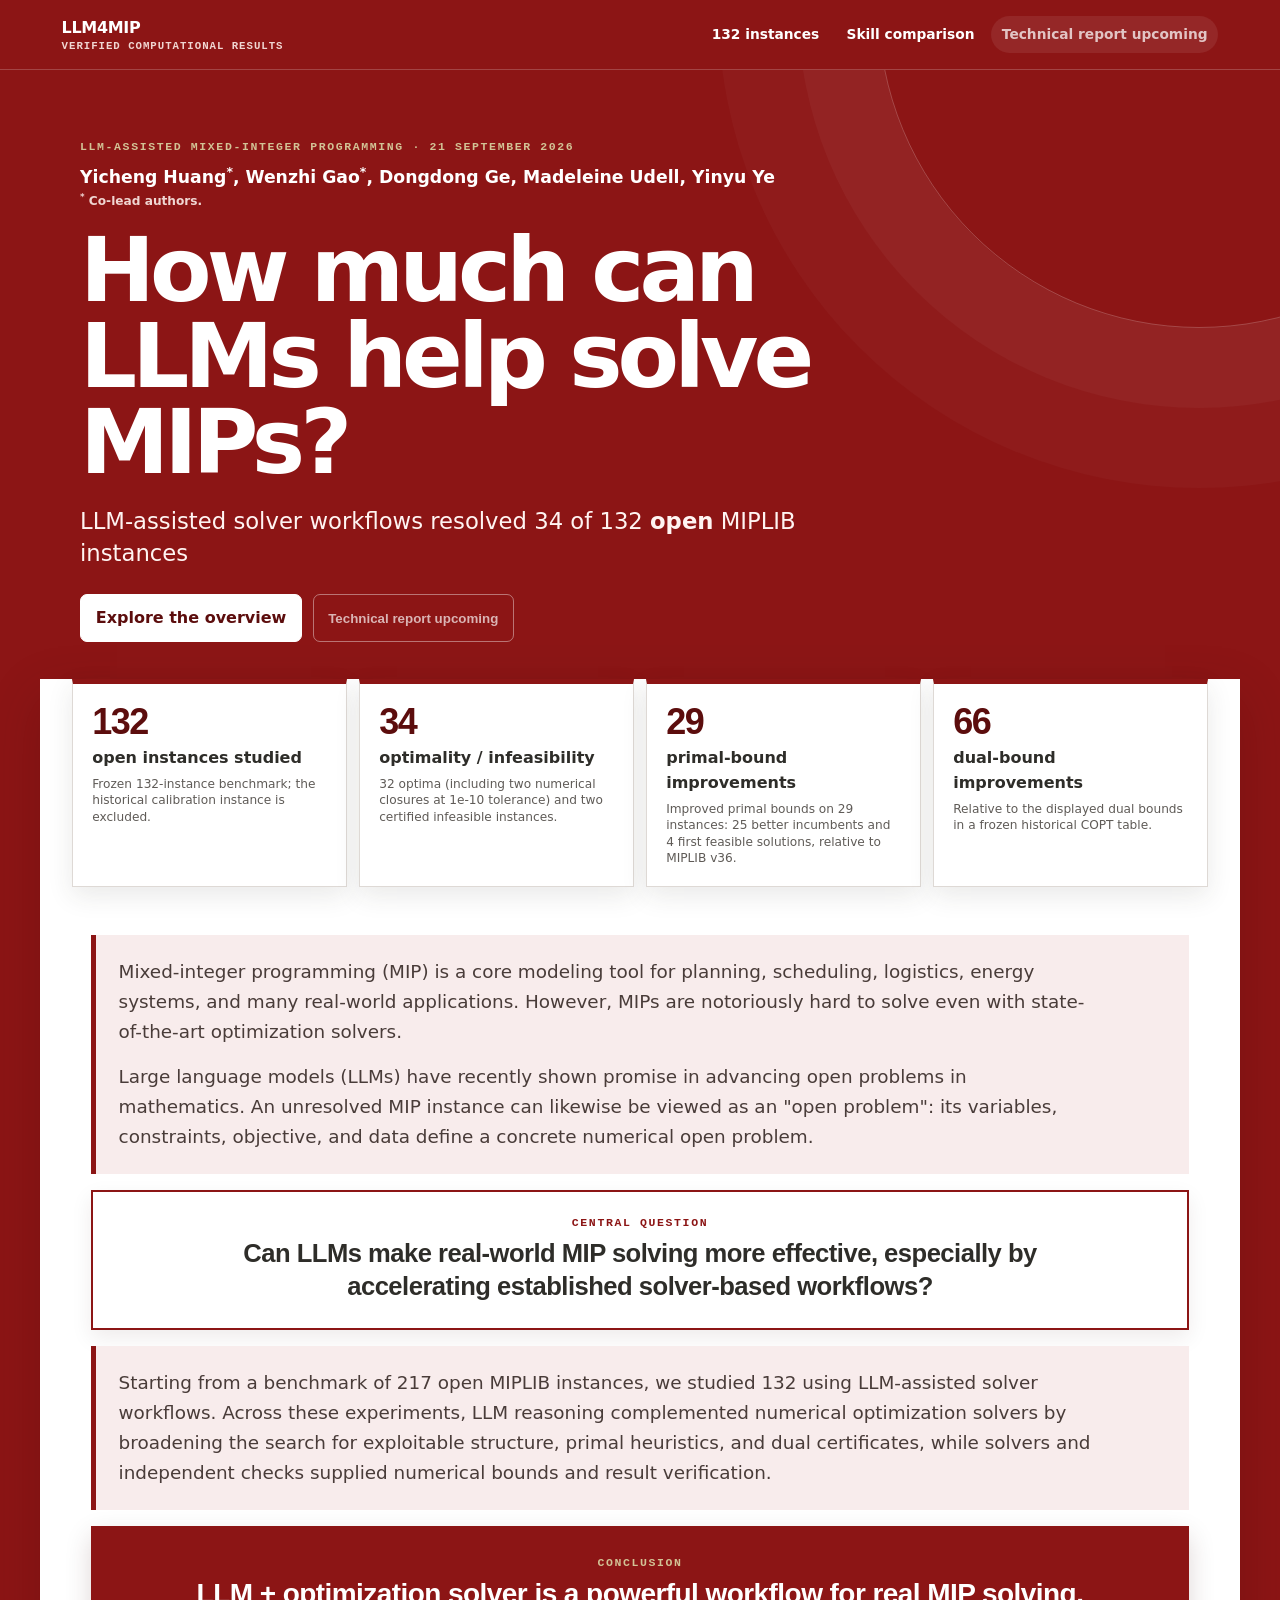
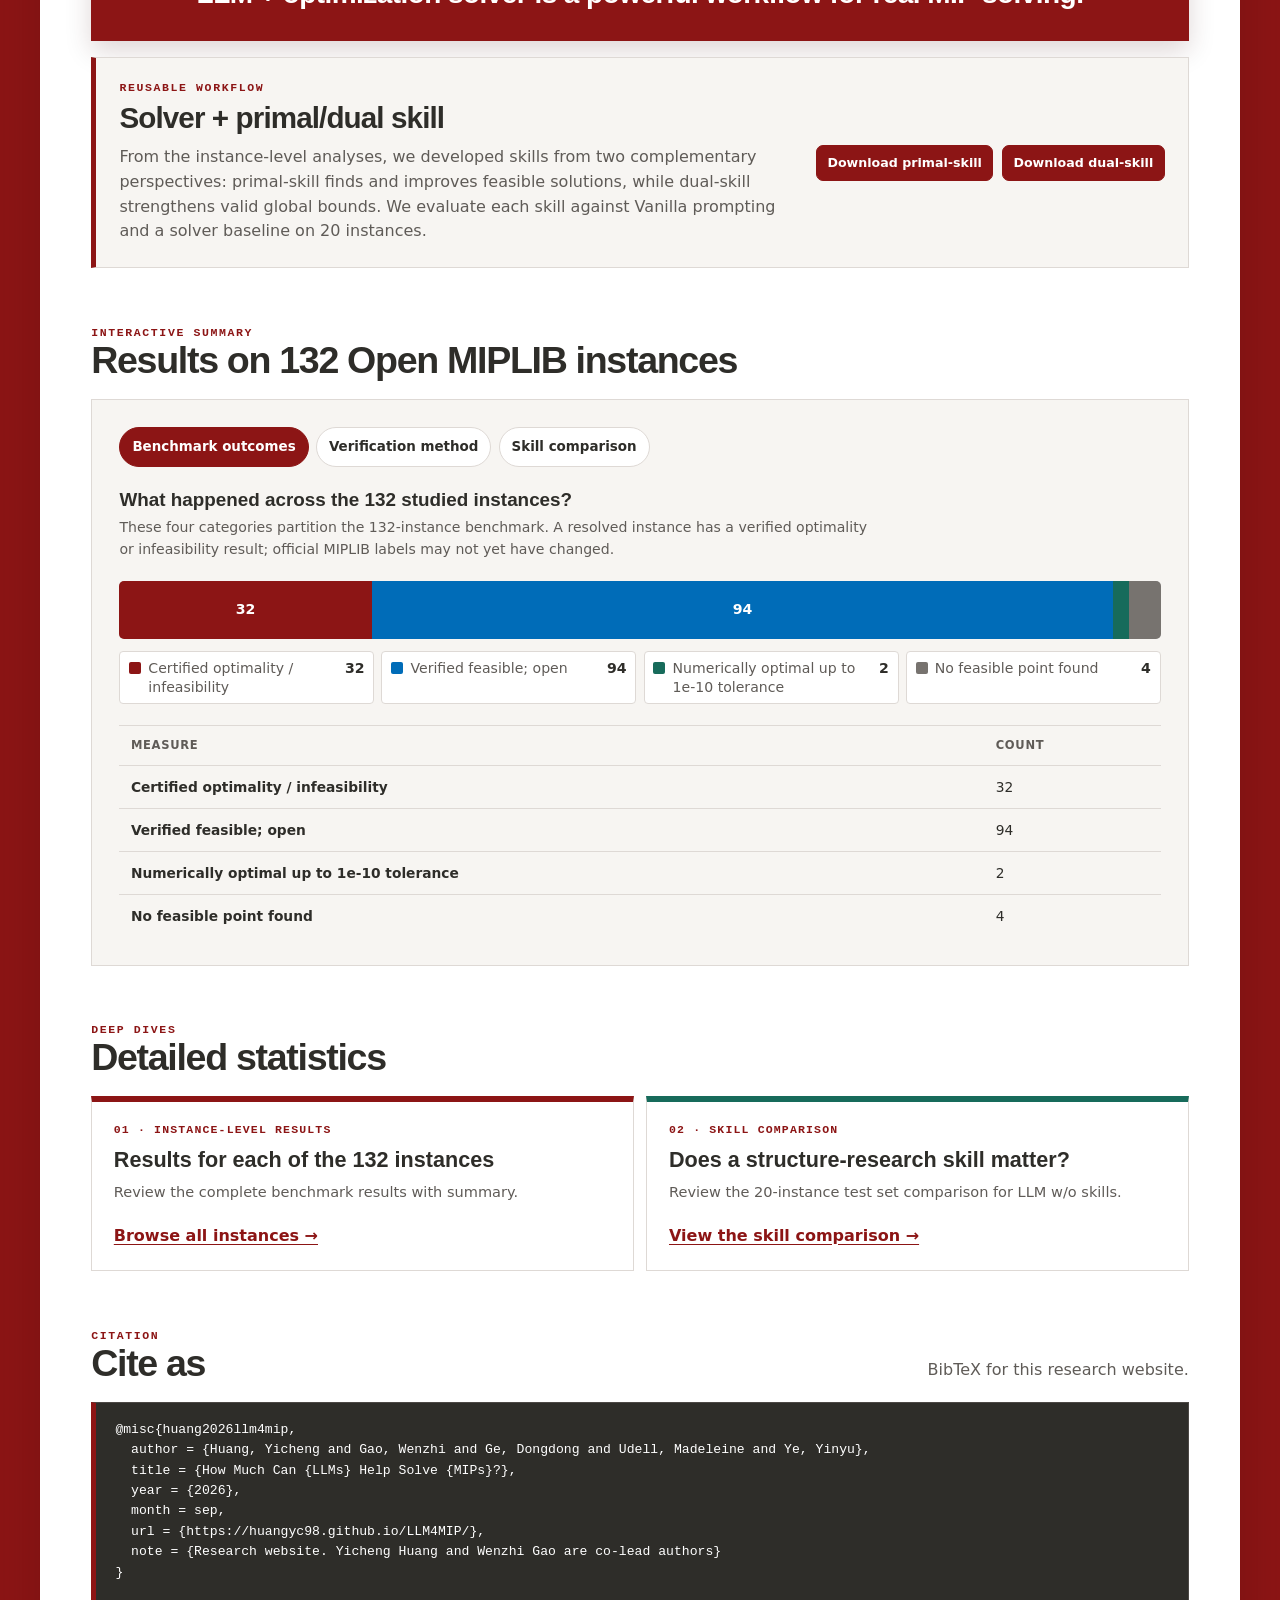
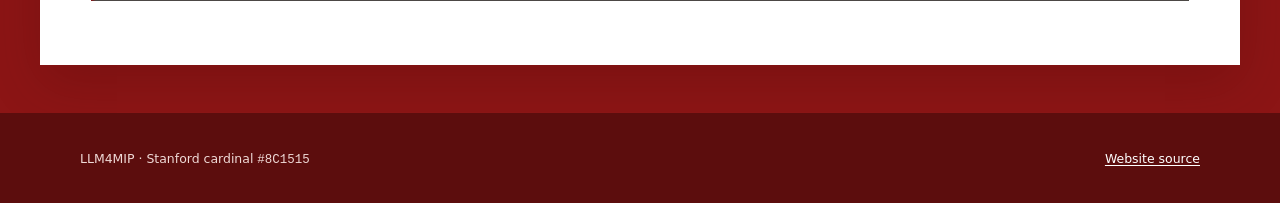
==== commit 64e19249: "Simplify skill method summaries and remove batch presentation" ====
--- a/index.html
+++ b/index.html
@@ -51,7 +51,7 @@
     <section class="metric-grid" aria-label="Benchmark summary">
       <article class="metric"><strong>132</strong><span>open instances studied</span><small>Frozen 132-instance benchmark; the historical calibration instance is excluded.</small></article>
       <article class="metric"><strong>34</strong><span>optimality / infeasibility</span><small>32 optima (including two numerical closures at 1e-10 tolerance) and two certified infeasible instances.</small></article>
-      <article class="metric"><strong>29</strong><span>primal-bound improvements</span><small>25 improved incumbents relative to MIPLIB v36 plus four first finite primal bounds.</small></article>
+      <article class="metric"><strong>29</strong><span>primal-bound improvements</span><small>Improved primal bounds on 29 instances: 25 better incumbents and 4 first feasible solutions, relative to MIPLIB v36.</small></article>
       <article class="metric"><strong>66</strong><span>dual-bound improvements</span><small>Relative to the displayed dual bounds in a frozen historical COPT table.</small></article>
     </section>
 
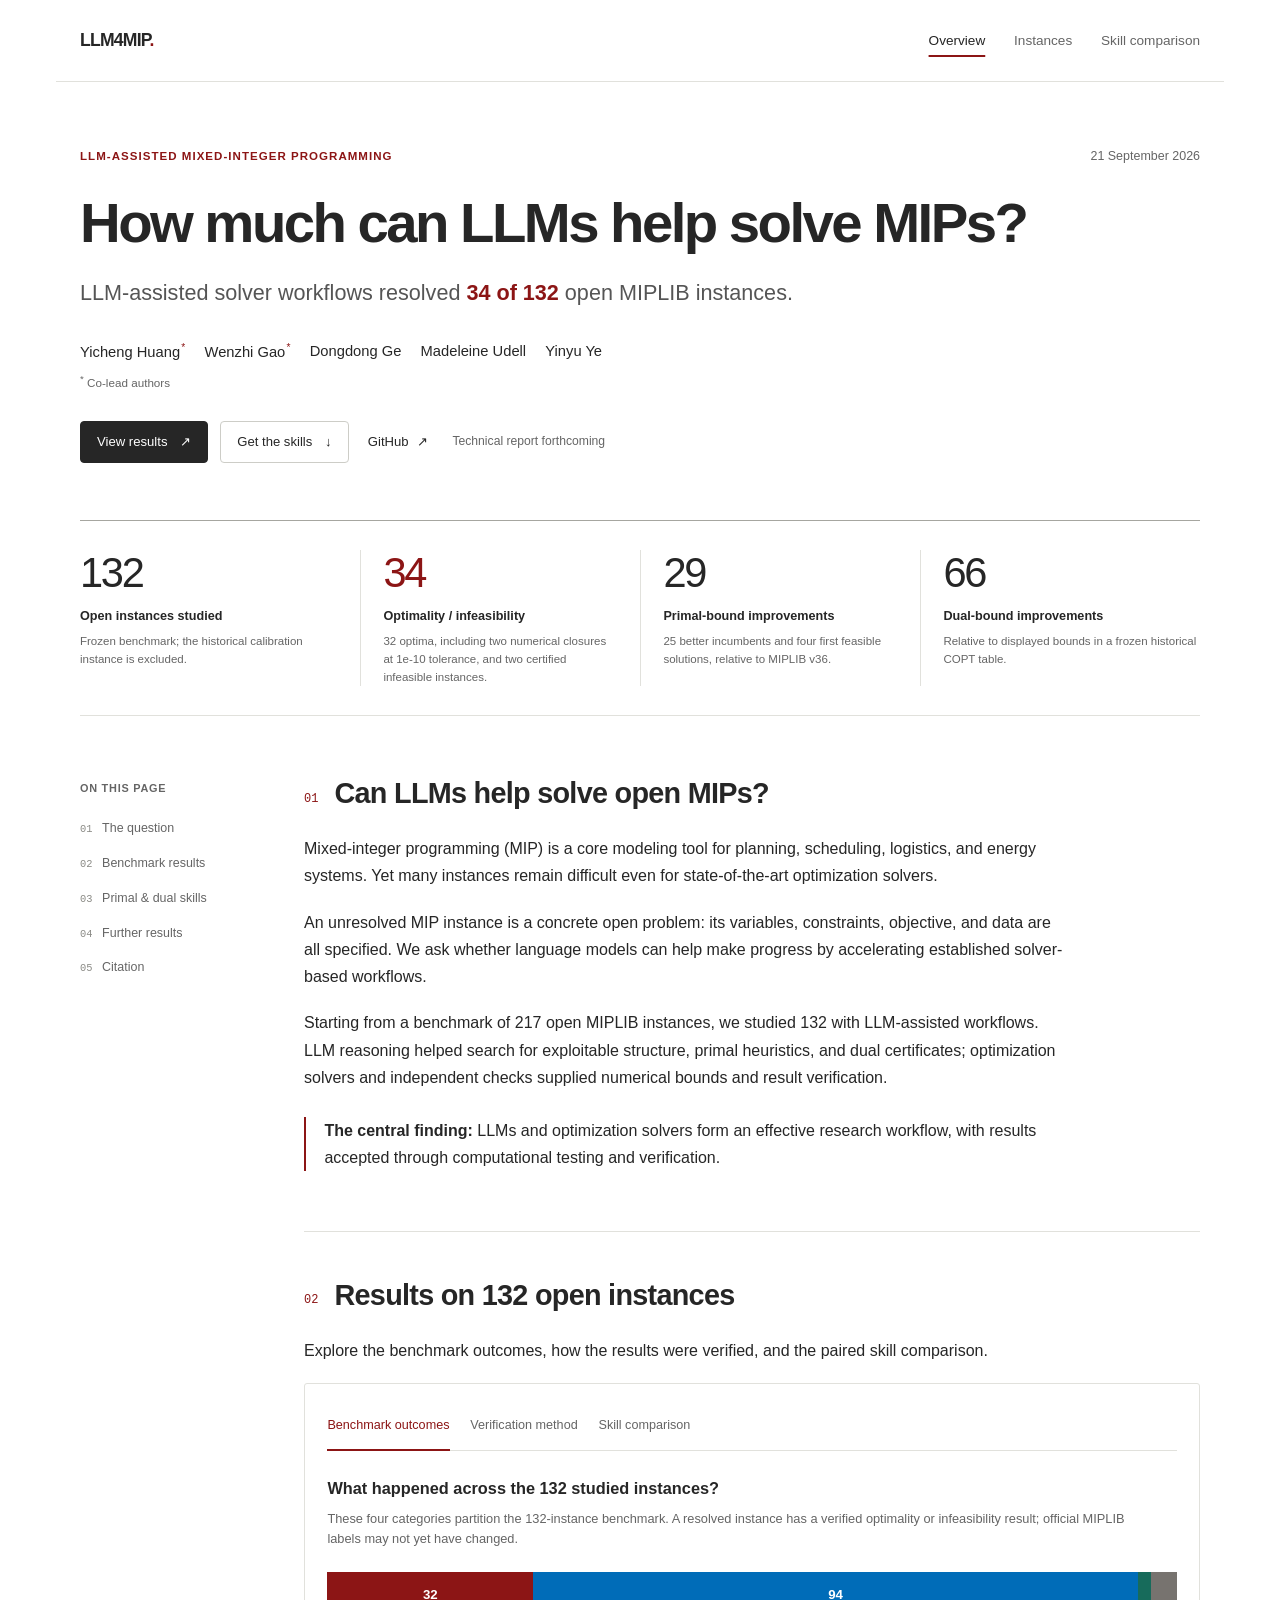
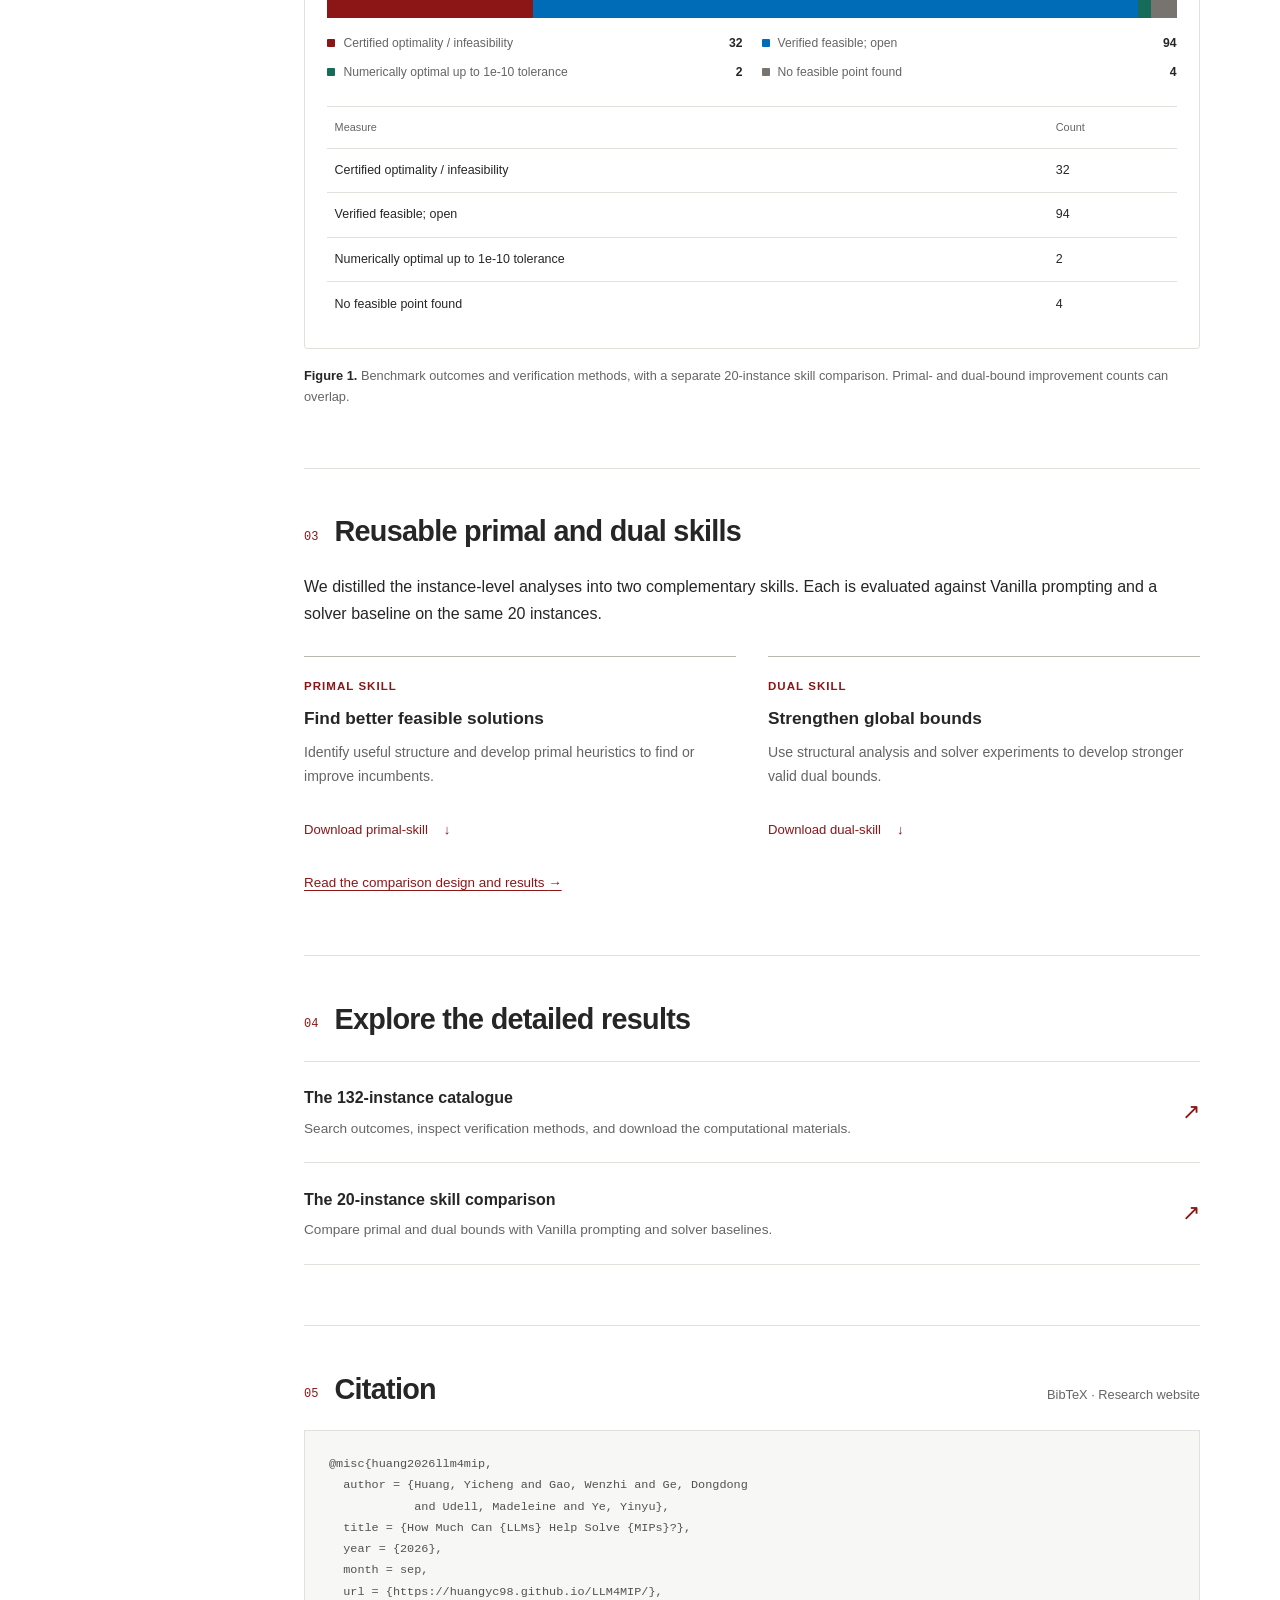
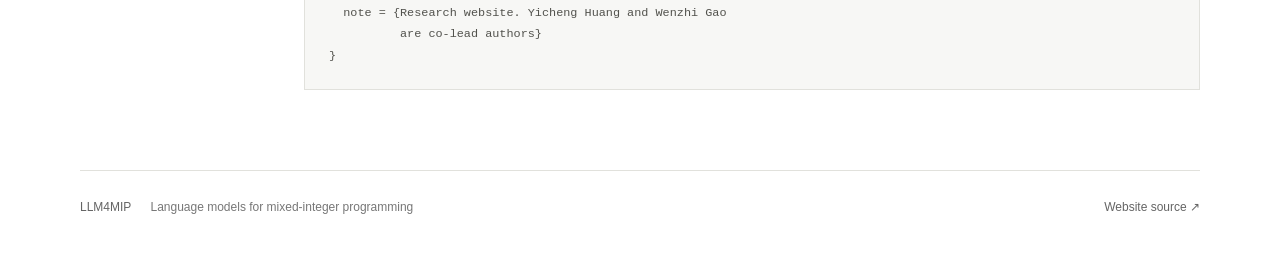
==== commit 83b09a20: "New template" ====
--- a/index.html
+++ b/index.html
@@ -19,29 +19,34 @@
   <title>How Much Can LLMs Help Solve MIPs? | LLM4MIP</title>
   <link rel="stylesheet" href="assets/site.css">
 </head>
-<body>
+<body class="home-page">
   <a class="skip-link" href="#main">Skip to main content</a>
   <header class="site-header">
     <nav class="nav-wrap" aria-label="Primary navigation">
-      <a class="brand" href="index.html" aria-current="page">LLM4MIP <small>Verified computational results</small></a>
+      <a class="brand" href="./">LLM4MIP<span class="brand-dot" aria-hidden="true">.</span></a>
       <div class="nav-links">
-        <a href="instances/">132 instances</a>
+        <a href="./" aria-current="page">Overview</a>
+        <a href="instances/">Instances</a>
         <a href="skill/">Skill comparison</a>
-        <!-- Temporarily hidden: <a href="solver-replacement/">Replace solvers?</a> -->
-        <!-- Temporarily hidden: <a href="technical-report.pdf">Report</a> -->
-        <button class="nav-placeholder" type="button" disabled aria-label="Technical report upcoming">Technical report upcoming</button>
       </div>
     </nav>
     <div class="hero">
       <div class="hero-inner">
-        <p class="eyebrow">LLM-assisted mixed-integer programming · 21 September 2026</p>
-        <p class="author-line">Yicheng Huang<sup aria-label="co-lead author">*</sup>, Wenzhi Gao<sup aria-label="co-lead author">*</sup>, Dongdong Ge, Madeleine Udell, Yinyu Ye <span class="author-note"><sup aria-hidden="true">*</sup> Co-lead authors.</span></p>
+        <div class="manuscript-meta">
+          <p class="eyebrow">LLM-assisted mixed-integer programming</p>
+          <time datetime="2026-09-21">21 September 2026</time>
+        </div>
         <h1>How much can LLMs help solve MIPs?</h1>
-        <p class="dek">LLM-assisted solver workflows resolved 34 of 132 <strong>open</strong> MIPLIB instances</p>
+        <p class="dek">LLM-assisted solver workflows resolved <strong>34 of 132</strong> open MIPLIB instances.</p>
+        <div class="byline">
+          <p class="author-line"><span>Yicheng Huang<sup aria-label="co-lead author">*</sup></span><span>Wenzhi Gao<sup aria-label="co-lead author">*</sup></span><span>Dongdong Ge</span><span>Madeleine Udell</span><span>Yinyu Ye</span></p>
+          <p class="author-note"><sup aria-hidden="true">*</sup> Co-lead authors</p>
+        </div>
         <div class="hero-actions">
-          <a class="button light" href="#overview">Explore the overview</a>
-          <!-- Temporarily hidden: <a class="button ghost" href="technical-report.pdf">Download the technical report</a> -->
-          <button class="button ghost" type="button" disabled aria-label="Technical report upcoming">Technical report upcoming</button>
+          <a class="button" href="#overview">View results <span aria-hidden="true">↗</span></a>
+          <a class="button light" href="#skills">Get the skills <span aria-hidden="true">↓</span></a>
+          <a class="text-link" href="https://github.com/Huangyc98/LLM4MIP">GitHub <span aria-hidden="true">↗</span></a>
+          <span class="publication-note">Technical report forthcoming</span>
         </div>
       </div>
     </div>
@@ -49,125 +54,118 @@
 
   <main id="main" class="page-shell" tabindex="-1">
     <section class="metric-grid" aria-label="Benchmark summary">
-      <article class="metric"><strong>132</strong><span>open instances studied</span><small>Frozen 132-instance benchmark; the historical calibration instance is excluded.</small></article>
-      <article class="metric"><strong>34</strong><span>optimality / infeasibility</span><small>32 optima (including two numerical closures at 1e-10 tolerance) and two certified infeasible instances.</small></article>
-      <article class="metric"><strong>29</strong><span>primal-bound improvements</span><small>Improved primal bounds on 29 instances: 25 better incumbents and 4 first feasible solutions, relative to MIPLIB v36.</small></article>
-      <article class="metric"><strong>66</strong><span>dual-bound improvements</span><small>Relative to the displayed dual bounds in a frozen historical COPT table.</small></article>
+      <article class="metric"><strong>132</strong><span>Open instances studied</span><small>Frozen benchmark; the historical calibration instance is excluded.</small></article>
+      <article class="metric"><strong>34</strong><span>Optimality / infeasibility</span><small>32 optima, including two numerical closures at 1e-10 tolerance, and two certified infeasible instances.</small></article>
+      <article class="metric"><strong>29</strong><span>Primal-bound improvements</span><small>25 better incumbents and four first feasible solutions, relative to MIPLIB v36.</small></article>
+      <article class="metric"><strong>66</strong><span>Dual-bound improvements</span><small>Relative to displayed bounds in a frozen historical COPT table.</small></article>
     </section>
 
-    <div class="content">
-      <section class="motivation-summary" aria-label="Motivation">
-        <p>Mixed-integer programming (MIP) is a core modeling tool for planning, scheduling, logistics, energy systems, and many real-world applications. However, MIPs are notoriously hard to solve even with state-of-the-art optimization solvers.</p>
-        <p>Large language models (LLMs) have recently shown promise in advancing open problems in mathematics. An unresolved MIP instance can likewise be viewed as an "open problem": its variables, constraints, objective, and data define a concrete numerical open problem.</p>
-      </section>
+    <div class="home-layout">
+      <nav class="section-rail" aria-label="On this page">
+        <p>On this page</p>
+        <a href="#research-question"><span>01</span> The question</a>
+        <a href="#overview"><span>02</span> Benchmark results</a>
+        <a href="#skills"><span>03</span> Primal &amp; dual skills</a>
+        <a href="#explore"><span>04</span> Further results</a>
+        <a href="#citation"><span>05</span> Citation</a>
+      </nav>
 
-      <aside class="central-question" aria-labelledby="central-question-heading">
-        <span id="central-question-heading">Central question</span>
-        <strong>Can LLMs make real-world MIP solving more effective, especially by accelerating established solver-based workflows?</strong>
-      </aside>
+      <div class="content">
+        <section id="research-question" class="section research-intro" aria-labelledby="question-heading">
+          <div class="section-head">
+            <h2 id="question-heading"><span class="section-number" aria-hidden="true">01</span> Can LLMs help solve open MIPs?</h2>
+          </div>
+          <p>Mixed-integer programming (MIP) is a core modeling tool for planning, scheduling, logistics, and energy systems. Yet many instances remain difficult even for state-of-the-art optimization solvers.</p>
+          <p>An unresolved MIP instance is a concrete open problem: its variables, constraints, objective, and data are all specified. We ask whether language models can help make progress by accelerating established solver-based workflows.</p>
+          <p>Starting from a benchmark of 217 open MIPLIB instances, we studied 132 with LLM-assisted workflows. LLM reasoning helped search for exploitable structure, primal heuristics, and dual certificates; optimization solvers and independent checks supplied numerical bounds and result verification.</p>
+          <p class="research-takeaway"><strong>The central finding:</strong> LLMs and optimization solvers form an effective research workflow, with results accepted through computational testing and verification.</p>
+        </section>
 
-      <section class="motivation-summary" aria-label="Experiment summary">
-        <p>Starting from a benchmark of 217 open MIPLIB instances, we studied 132 using LLM-assisted solver workflows. Across these experiments, LLM reasoning complemented numerical optimization solvers by broadening the search for exploitable structure, primal heuristics, and dual certificates, while solvers and independent checks supplied numerical bounds and result verification.</p>
-      </section>
+        <section id="overview" class="section" aria-labelledby="overview-heading">
+          <div class="section-head">
+            <h2 id="overview-heading"><span class="section-number" aria-hidden="true">02</span> Results on 132 open instances</h2>
+          </div>
+          <p>Explore the benchmark outcomes, how the results were verified, and the paired skill comparison.</p>
+          <div class="panel">
+            <div class="tabs" role="group" aria-label="Overview chart view">
+              <button type="button" data-overview="status" aria-pressed="true">Benchmark outcomes</button>
+              <button type="button" data-overview="evidence" aria-pressed="false">Verification method</button>
+              <button type="button" data-overview="skill" aria-pressed="false">Skill comparison</button>
+            </div>
+            <h3 id="overview-title" class="chart-title"></h3>
+            <p id="overview-note" class="chart-note" aria-live="polite"></p>
+            <div id="overview-chart"></div>
+            <table id="overview-data" class="data-list" aria-labelledby="overview-title" aria-describedby="overview-note">
+              <thead><tr><th scope="col">Measure</th><th scope="col">Count</th><th id="overview-explanation-heading" scope="col" hidden>Explanation</th></tr></thead>
+              <tbody></tbody>
+            </table>
+            <noscript><p class="noscript">Enable JavaScript to switch chart views. The headline counts remain available above and on the linked detail pages.</p></noscript>
+          </div>
+          <p class="figure-caption"><span>Figure 1.</span> Benchmark outcomes and verification methods, with a separate 20-instance skill comparison. Primal- and dual-bound improvement counts can overlap.</p>
+        </section>
 
-      <aside class="main-conclusion" aria-labelledby="main-conclusion-heading">
-        <span id="main-conclusion-heading">Conclusion</span>
-        <strong>LLM + optimization solver is a powerful workflow for real MIP solving.</strong>
-      </aside>
+        <section id="skills" class="section" aria-labelledby="skill-download-heading">
+          <div class="section-head">
+            <h2 id="skill-download-heading"><span class="section-number" aria-hidden="true">03</span> Reusable primal and dual skills</h2>
+          </div>
+          <p>We distilled the instance-level analyses into two complementary skills. Each is evaluated against Vanilla prompting and a solver baseline on the same 20 instances.</p>
+          <div class="skill-downloads">
+            <article>
+              <p class="resource-label">Primal skill</p>
+              <h3>Find better feasible solutions</h3>
+              <p>Identify useful structure and develop primal heuristics to find or improve incumbents.</p>
+              <a href="downloads/primal-current-skill.tar.gz" download>Download primal-skill <span aria-hidden="true">↓</span></a>
+            </article>
+            <article>
+              <p class="resource-label">Dual skill</p>
+              <h3>Strengthen global bounds</h3>
+              <p>Use structural analysis and solver experiments to develop stronger valid dual bounds.</p>
+              <a href="downloads/dual-current-skill.tar.gz" download>Download dual-skill <span aria-hidden="true">↓</span></a>
+            </article>
+          </div>
+          <p class="section-link"><a href="skill/">Read the comparison design and results <span aria-hidden="true">→</span></a></p>
+        </section>
 
-      <section class="skill-download-callout" aria-labelledby="skill-download-heading">
-        <div>
-          <p class="eyebrow">Reusable workflow</p>
-          <h2 id="skill-download-heading">Solver + primal/dual skill</h2>
-          <p>From the instance-level analyses, we developed skills from two complementary perspectives: primal-skill finds and improves feasible solutions, while dual-skill strengthens valid global bounds. We evaluate each skill against Vanilla prompting and a solver baseline on 20 instances.</p>
-        </div>
-        <div class="skill-download-actions" aria-label="Download primal-skill and dual-skill">
-          <a class="button small" href="downloads/primal-current-skill.tar.gz" download>Download primal-skill</a>
-          <a class="button small" href="downloads/dual-current-skill.tar.gz" download>Download dual-skill</a>
-        </div>
-      </section>
+        <section id="explore" class="section" aria-labelledby="explore-heading">
+          <div class="section-head">
+            <h2 id="explore-heading"><span class="section-number" aria-hidden="true">04</span> Explore the detailed results</h2>
+          </div>
+          <div class="research-links">
+            <a href="instances/">
+              <span><strong>The 132-instance catalogue</strong><small>Search outcomes, inspect verification methods, and download the computational materials.</small></span>
+              <span class="link-arrow" aria-hidden="true">↗</span>
+            </a>
+            <a href="skill/">
+              <span><strong>The 20-instance skill comparison</strong><small>Compare primal and dual bounds with Vanilla prompting and solver baselines.</small></span>
+              <span class="link-arrow" aria-hidden="true">↗</span>
+            </a>
+          </div>
+        </section>
 
-      <section id="overview" class="section" aria-labelledby="overview-heading">
-        <div class="section-head">
-          <div>
-            <p class="eyebrow" style="color:#8c1515">Interactive summary</p>
-            <h2 id="overview-heading"> Results on 132 Open MIPLIB instances</h2>
+        <section id="citation" class="section cite-section" aria-labelledby="cite-heading">
+          <div class="section-head">
+            <h2 id="cite-heading"><span class="section-number" aria-hidden="true">05</span> Citation</h2>
+            <span class="note">BibTeX · Research website</span>
           </div>
-          <!-- <p>Switch between benchmark outcomes, verification form, and the closest paired workflow comparison.</p> -->
-        </div>
-        <div class="panel">
-          <div class="tabs" role="group" aria-label="Overview chart view">
-            <button type="button" data-overview="status" aria-pressed="true">Benchmark outcomes</button>
-            <button type="button" data-overview="evidence" aria-pressed="false">Verification method</button>
-            <button type="button" data-overview="skill" aria-pressed="false">Skill comparison</button>
-          </div>
-          <h3 id="overview-title" class="chart-title"></h3>
-          <p id="overview-note" class="chart-note" aria-live="polite"></p>
-          <div id="overview-chart"></div>
-          <table id="overview-data" class="data-list" aria-labelledby="overview-title" aria-describedby="overview-note">
-            <thead><tr><th scope="col">Measure</th><th scope="col">Count</th><th id="overview-explanation-heading" scope="col" hidden>Explanation</th></tr></thead>
-            <tbody></tbody>
-          </table>
-          <noscript><p class="noscript">Enable JavaScript to switch chart views. The headline counts remain available above and on the linked detail pages.</p></noscript>
-        </div>
-      </section>
-
-      <section class="section" aria-labelledby="explore-heading">
-        <div class="section-head">
-          <div>
-            <p class="eyebrow" style="color:#8c1515">Deep dives</p>
-            <h2 id="explore-heading">Detailed statistics</h2>
-          </div>
-          <!-- <p>The opening page stays intentionally short. Each linked page exposes its setup, caveats, data, and downloads.</p> -->
-        </div>
-        <div class="page-grid page-grid-two">
-          <article class="page-card">
-            <span class="number">01 · Instance-level results</span>
-            <h3>Results for each of the 132 instances</h3>
-            <p>Review the complete benchmark results with summary.</p>
-            <a href="instances/">Browse all instances →</a>
-          </article>
-          <article class="page-card">
-            <span class="number">02 · Skill comparison</span>
-            <h3>Does a structure-research skill matter?</h3>
-            <p>Review the 20-instance test set comparison for LLM w/o skills.</p>
-            <a href="skill/">View the skill comparison →</a>
-          </article>
-          <!-- Temporarily hidden solver-replacement deep dive.
-          <article class="page-card">
-            <span class="number">03 · Division of labor</span>
-            <h3>Can LLMs fully replace solvers?</h3>
-            <p>No—not in this benchmark study. See where LLM-guided work improved primal bounds, where the comparison workflow produced stronger dual bounds, and why independent verification remains decisive.</p>
-            <a href="solver-replacement/">Review the comparative results →</a>
-          </article>
-          -->
-        </div>
-      </section>
-
-      <section class="section cite-section" aria-labelledby="cite-heading">
-        <div class="section-head">
-          <div>
-            <p class="eyebrow" style="color:#8c1515">Citation</p>
-            <h2 id="cite-heading">Cite as</h2>
-          </div>
-          <p>BibTeX for this research website.</p>
-        </div>
-        <pre class="bibtex-block"><code>@misc{huang2026llm4mip,
-  author = {Huang, Yicheng and Gao, Wenzhi and Ge, Dongdong and Udell, Madeleine and Ye, Yinyu},
+          <pre class="bibtex-block"><code>@misc{huang2026llm4mip,
+  author = {Huang, Yicheng and Gao, Wenzhi and Ge, Dongdong
+            and Udell, Madeleine and Ye, Yinyu},
   title = {How Much Can {LLMs} Help Solve {MIPs}?},
   year = {2026},
   month = sep,
   url = {https://huangyc98.github.io/LLM4MIP/},
-  note = {Research website. Yicheng Huang and Wenzhi Gao are co-lead authors}
+  note = {Research website. Yicheng Huang and Wenzhi Gao
+          are co-lead authors}
 }</code></pre>
-      </section>
+        </section>
+      </div>
     </div>
   </main>
 
   <footer class="footer">
     <div class="footer-inner">
-      <span>LLM4MIP · Stanford cardinal <span class="mono">#8C1515</span></span>
-      <span><!-- Temporarily hidden: <a href="https://github.com/Huangyc98/MIPLIB_openproblem">Research archive</a> · --><a href="https://github.com/Huangyc98/LLM4MIP">Website source</a></span>
+      <span>LLM4MIP <span class="footer-description">Language models for mixed-integer programming</span></span>
+      <a href="https://github.com/Huangyc98/LLM4MIP">Website source <span aria-hidden="true">↗</span></a>
     </div>
   </footer>
   <script src="assets/focused-skill-data.js"></script>
--- a/assets/site.css
+++ b/assets/site.css
@@ -1,345 +1,340 @@
 :root {
-  --cardinal: #8C1515;
-  --cardinal-dark: #5c0d0d;
-  --cardinal-bright: #b1040e;
-  --ink: #2e2d29;
-  --muted: #5f5b57;
-  --paper: #ffffff;
-  --wash: #f7f5f2;
-  --soft-red: #f8ecec;
-  --line: #ded9d5;
-  --sand: #d2c295;
+  color-scheme: light;
+  --cardinal: #8c1515;
+  --cardinal-dark: #641010;
+  --ink: #262626;
+  --muted: #656565;
+  --paper: #fff;
+  --wash: #f7f7f5;
+  --soft-red: #faf3f2;
+  --line: #e1e1dc;
   --green: #176b5b;
   --blue: #006cb8;
   --purple: #620059;
-  --gold: #8A4F00;
-  --shadow: 0 18px 50px rgba(55, 7, 7, 0.2);
+  --gold: #8a4f00;
+  --sans: -apple-system, BlinkMacSystemFont, "Segoe UI", Helvetica, Arial, sans-serif;
+  --mono: ui-monospace, SFMono-Regular, Menlo, Consolas, monospace;
 }
 
 * { box-sizing: border-box; }
-html { max-width: 100%; scroll-behavior: smooth; -webkit-text-size-adjust: 100%; text-size-adjust: 100%; }
-body {
-  min-width: 0;
-  margin: 0;
-  color: var(--ink);
-  background: var(--cardinal);
-  font-family: Inter, ui-sans-serif, system-ui, -apple-system, BlinkMacSystemFont, "Segoe UI", sans-serif;
-  line-height: 1.55;
-}
+html { scroll-behavior: smooth; scroll-padding-top: 2rem; -webkit-text-size-adjust: 100%; text-size-adjust: 100%; }
+body { min-width: 320px; margin: 0; color: var(--ink); background: var(--paper); font-family: var(--sans); font-size: 16px; line-height: 1.7; -webkit-font-smoothing: antialiased; }
 img, svg, video, canvas { max-width: 100%; height: auto; }
-a { color: var(--cardinal); text-underline-offset: 0.18em; }
+a { color: var(--cardinal); text-decoration-thickness: 1px; text-underline-offset: 0.22em; }
 a:hover { color: var(--cardinal-dark); }
 a, button, input, select { touch-action: manipulation; }
-a:focus-visible, button:focus-visible, input:focus-visible, select:focus-visible, summary:focus-visible {
-  outline: 3px solid var(--blue);
-  outline-offset: 3px;
-}
-.skip-link { position: absolute; left: -9999px; top: 0; z-index: 20; padding: 0.7rem 1rem; background: #fff; color: #000; }
+button, input, select { font: inherit; }
+a:focus-visible, button:focus-visible, input:focus-visible, select:focus-visible, summary:focus-visible, [tabindex="0"]:focus-visible { outline: 2px solid var(--blue); outline-offset: 4px; }
+.skip-link { position: absolute; left: -9999px; top: 0; z-index: 20; padding: 0.7rem 1rem; background: var(--paper); color: var(--ink); }
 .skip-link:focus { left: 1rem; top: 1rem; }
-
-.site-header { color: #fff; background: var(--cardinal); }
-.nav-wrap { max-width: 1200px; margin: auto; padding: 1rem 1.35rem; display: flex; align-items: center; justify-content: space-between; gap: 1.2rem; }
-.brand { color: #fff; text-decoration: none; font-weight: 800; letter-spacing: -0.02em; }
-.brand small { display: block; color: #f0d6d2; font: 600 0.67rem/1.1 ui-monospace, SFMono-Regular, Menlo, monospace; letter-spacing: 0.09em; text-transform: uppercase; }
-.nav-links { display: flex; flex-wrap: wrap; gap: 0.35rem; justify-content: flex-end; }
-.nav-links a, .nav-placeholder { padding: 0.48rem 0.68rem; border-radius: 999px; color: #fff; font-size: 0.86rem; font-weight: 650; text-decoration: none; }
-.nav-links a:hover, .nav-links a[aria-current="page"] { background: rgba(255,255,255,0.15); color: #fff; }
-.nav-placeholder { border: 0; background: rgba(255,255,255,0.1); font-family: inherit; cursor: not-allowed; opacity: 0.75; }
-.site-header a:focus-visible, .hero a:focus-visible, .footer a:focus-visible { outline-color: var(--sand); }
-
-.hero { position: relative; overflow: hidden; padding: 4.4rem 1.35rem 4rem; border-top: 1px solid rgba(255,255,255,0.2); }
-.hero::before { content: ""; position: absolute; width: 40rem; height: 40rem; right: -15rem; top: -24rem; border: 1px solid rgba(255,255,255,0.22); border-radius: 50%; box-shadow: 0 0 0 5rem rgba(255,255,255,0.035), 0 0 0 10rem rgba(255,255,255,0.025); }
-.hero-inner { max-width: 1120px; margin: auto; position: relative; }
-.eyebrow { margin: 0 0 0.9rem; color: var(--sand); font: 750 0.72rem/1.2 ui-monospace, SFMono-Regular, Menlo, monospace; letter-spacing: 0.14em; text-transform: uppercase; }
-.author-line { max-width: 900px; margin: -0.2rem 0 1rem; color: #fff; font-size: clamp(0.92rem, 1.7vw, 1.08rem); font-weight: 650; line-height: 1.45; }
-.author-line sup { font-size: 0.72em; line-height: 0; }
-.author-note { display: block; margin-top: 0.2rem; color: #f0d6d2; font-size: 0.76rem; font-weight: 600; }
-.hero h1 { max-width: 900px; margin: 0; font-size: clamp(2.7rem, 7vw, 5.8rem); line-height: 0.96; letter-spacing: -0.055em; }
-.hero .dek { max-width: 820px; margin: 1.25rem 0 0; color: #fff4f2; font-size: clamp(1.08rem, 2vw, 1.42rem); line-height: 1.42; }
-.hero-actions { display: flex; flex-wrap: wrap; gap: 0.65rem; margin-top: 1.55rem; }
-.button { display: inline-flex; max-width: 100%; align-items: center; justify-content: center; min-height: 44px; padding: 0.65rem 0.92rem; border: 1px solid var(--cardinal); border-radius: 7px; background: var(--cardinal); color: #fff; font-weight: 750; text-align: center; text-decoration: none; cursor: pointer; }
-.button:hover { background: var(--cardinal-dark); color: #fff; }
-.button:disabled { cursor: not-allowed; opacity: 0.68; }
-.button:disabled:hover { background: var(--cardinal); }
-.button.light { border-color: #fff; background: #fff; color: var(--cardinal-dark); }
-.button.ghost { border-color: rgba(255,255,255,0.6); background: transparent; color: #fff; }
-.button.ghost:disabled:hover { background: transparent; }
-.button.small { min-height: 36px; padding: 0.42rem 0.65rem; font-size: 0.79rem; }
-
-.page-shell { max-width: 1200px; margin: 0 auto 3rem; background: var(--paper); box-shadow: var(--shadow); }
-.content { padding: 3rem clamp(1.15rem, 4vw, 4rem) 4rem; }
-.content.narrow { max-width: 980px; margin: auto; }
-.motivation-summary { padding: clamp(1rem, 2.5vw, 1.4rem); border-left: 5px solid var(--cardinal); background: var(--soft-red); }
-.motivation-summary p { max-width: 980px; margin: 0; color: #493c39; font-size: clamp(1rem, 1.7vw, 1.15rem); line-height: 1.62; }
-.motivation-summary p + p { margin-top: 1rem; }
-.central-question { margin: 1rem 0 0; padding: clamp(1.1rem, 2.5vw, 1.5rem); border: 2px solid var(--cardinal); background: #fff; color: var(--ink); text-align: center; box-shadow: 0 8px 20px rgba(55, 7, 7, 0.08); }
-.central-question span { display: block; color: var(--cardinal); font: 750 0.72rem/1.2 ui-monospace, SFMono-Regular, Menlo, monospace; letter-spacing: 0.14em; text-transform: uppercase; }
-.central-question strong { display: block; max-width: 930px; margin: 0.45rem auto 0; font: 800 clamp(1.15rem, 2.1vw, 1.6rem)/1.3 Arial, Helvetica, sans-serif; letter-spacing: -0.02em; }
-.central-question + .motivation-summary { margin-top: 1rem; }
-.main-conclusion { margin-top: 1rem; padding: clamp(1.15rem, 3vw, 1.75rem); border: 2px solid var(--cardinal); background: var(--cardinal); color: #fff; text-align: center; box-shadow: 0 10px 25px rgba(55, 7, 7, 0.16); }
-.main-conclusion span { display: block; color: var(--sand); font: 750 0.72rem/1.2 ui-monospace, SFMono-Regular, Menlo, monospace; letter-spacing: 0.14em; text-transform: uppercase; }
-.main-conclusion strong { display: block; max-width: 1000px; margin: 0.45rem auto 0; font: 800 clamp(1.2rem, 2.3vw, 1.75rem)/1.22 Arial, Helvetica, sans-serif; letter-spacing: -0.02em; }
-.skill-download-callout { display: grid; grid-template-columns: minmax(0, 1fr) auto; gap: 1.25rem; align-items: center; margin-top: 1rem; padding: clamp(1.1rem, 2.5vw, 1.45rem); border: 1px solid var(--line); border-left: 5px solid var(--cardinal); background: var(--wash); }
-.skill-download-callout .eyebrow { margin-bottom: 0.45rem; color: var(--cardinal); }
-.skill-download-callout h2 { margin: 0; font-size: clamp(1.35rem, 2.4vw, 1.85rem); line-height: 1.1; letter-spacing: -0.03em; }
-.skill-download-callout p:last-child { max-width: 760px; margin: 0.65rem 0 0; color: var(--muted); }
-.skill-download-actions { display: flex; flex-wrap: wrap; gap: 0.55rem; justify-content: flex-end; }
-.section { margin-top: 3.6rem; }
+h1, h2, h3, h4, p { overflow-wrap: break-word; }
+h1, h2, h3, h4 { color: var(--ink); }
+h2, h3, h4 { font-weight: 600; }
+h3 { line-height: 1.4; }
+p { margin: 0 0 1.2rem; }
+
+/* A shared, quiet masthead across the research pages. */
+.site-header { background: var(--paper); }
+.nav-wrap { max-width: 1168px; margin: auto; min-height: 82px; padding: 0 24px; display: flex; align-items: center; justify-content: space-between; gap: 1.5rem; border-bottom: 1px solid var(--line); }
+.brand { color: var(--ink); text-decoration: none; font-size: 1.1rem; font-weight: 750; letter-spacing: -0.045em; }
+.brand-dot { color: var(--cardinal); }
+.nav-links { display: flex; flex-wrap: wrap; gap: 1.8rem; align-items: center; }
+.nav-links a { display: inline-flex; align-items: center; min-height: 44px; color: var(--muted); font-size: 0.85rem; text-decoration: none; }
+.nav-links a:hover, .nav-links a[aria-current="page"] { color: var(--ink); }
+.nav-links a[aria-current="page"] { text-decoration: underline; text-decoration-color: var(--cardinal); text-decoration-thickness: 2px; text-underline-offset: 0.7em; }
+.hero { padding: 4rem 24px 3.5rem; }
+.hero-inner { max-width: 1120px; margin: auto; }
+.manuscript-meta { display: flex; justify-content: space-between; align-items: baseline; gap: 1rem; margin-bottom: 1.6rem; }
+.eyebrow, .resource-label { margin: 0 0 0.65rem; color: var(--cardinal); font-size: 0.72rem; font-weight: 600; letter-spacing: 0.09em; text-transform: uppercase; }
+.manuscript-meta .eyebrow { margin: 0; }
+.manuscript-meta time { color: var(--muted); font-size: 0.78rem; white-space: nowrap; }
+.hero h1 { max-width: 920px; margin: 0; font-size: clamp(2.4rem, 4.4vw, 3.75rem); font-weight: 650; line-height: 1.08; letter-spacing: -0.045em; text-wrap: balance; }
+.home-page .hero h1 { max-width: none; }
+.hero .dek { max-width: 800px; margin: 1.4rem 0 0; color: #555; font-size: 1.35rem; line-height: 1.6; text-wrap: pretty; }
+.hero .dek strong { color: var(--cardinal); font-weight: 600; }
+.byline { margin-top: 1.8rem; }
+.author-line { display: flex; flex-wrap: wrap; gap: 0.25rem 1.2rem; margin: 0; font-size: 0.92rem; }
+.author-line sup { margin-left: 0.12em; color: var(--cardinal); font-size: 0.7em; }
+.author-note { margin: 0.35rem 0 0; color: var(--muted); font-size: 0.73rem; }
+.hero-actions { display: flex; align-items: center; flex-wrap: wrap; gap: 0.75rem; margin-top: 1.7rem; }
+.button { display: inline-flex; max-width: 100%; gap: 0.8rem; align-items: center; justify-content: center; min-height: 42px; padding: 0.5rem 1rem; border: 1px solid var(--ink); border-radius: 4px; background: var(--ink); color: #fff; font-size: 0.82rem; font-weight: 500; text-align: center; text-decoration: none; cursor: pointer; transition: background-color 150ms, border-color 150ms; }
+.button:hover { background: #444; border-color: #444; color: #fff; }
+.button.light, .button.ghost { background: var(--paper); border-color: #cdcdc7; color: var(--ink); }
+.button.light:hover, .button.ghost:hover { background: var(--wash); border-color: #91918c; }
+.button.small { min-height: 36px; padding: 0.4rem 0.7rem; font-size: 0.76rem; }
+.button:disabled { cursor: default; opacity: 0.55; }
+.text-link { display: inline-flex; align-items: center; min-height: 44px; gap: 0.5rem; margin: 0 0.45rem; color: var(--ink); font-size: 0.82rem; text-decoration: none; }
+.text-link:hover { text-decoration: underline; }
+.publication-note { margin-left: 0.35rem; color: var(--muted); font-size: 0.76rem; }
+
+/* Text and figures share a consistent reading grid. */
+.page-shell { max-width: 1168px; margin: 0 auto; padding: 0 24px; }
+.content { padding: 0 0 5rem; }
+.content.narrow { max-width: 860px; margin: auto; }
+.home-layout { display: grid; grid-template-columns: 168px minmax(0, 1fr); align-items: start; gap: 56px; padding-top: 3.7rem; }
+.section-rail { position: sticky; top: 2.4rem; padding-top: 0.2rem; }
+.section-rail p { margin: 0 0 0.9rem; color: var(--muted); font-size: 0.68rem; font-weight: 600; letter-spacing: 0.07em; text-transform: uppercase; }
+.section-rail a { display: flex; align-items: baseline; gap: 0.6rem; padding: 0.5rem 0; color: var(--muted); font-size: 0.78rem; line-height: 1.5; text-decoration: none; }
+.section-rail a span { color: #8a8a85; font: 0.65rem var(--mono); }
+.section-rail a:hover, .section-rail a[aria-current="location"] { color: var(--cardinal); }
+.section { margin-top: 3.75rem; scroll-margin-top: 2rem; }
 .section:first-child { margin-top: 0; }
-.section-head { display: flex; align-items: end; justify-content: space-between; gap: 1rem; margin-bottom: 1.15rem; }
-.section-head h2, .section h2 { margin: 0; font-size: clamp(1.65rem, 3vw, 2.35rem); line-height: 1.08; letter-spacing: -0.035em; }
-.section-head p { max-width: 650px; margin: 0; color: var(--muted); }
-h2, h3 { font-family: Arial, Helvetica, sans-serif; }
-h3 { line-height: 1.2; }
-.lede { max-width: 880px; margin: 0; font-size: 1.16rem; color: #493c39; }
-.skill-focus-list { display: grid; grid-template-columns: repeat(3, minmax(0, 1fr)); gap: 0.8rem; max-width: none; margin: 0; padding: 0; list-style: none; counter-reset: skill-focus; }
-.skill-focus-list li { position: relative; min-height: 185px; padding: 1.15rem; overflow: hidden; border: 1px solid var(--line); border-top: 5px solid var(--cardinal); border-radius: 8px; background: linear-gradient(145deg, #fff 0%, var(--soft-red) 135%); color: var(--muted); font-size: 0.94rem; line-height: 1.5; box-shadow: 0 8px 20px rgba(46,45,41,0.08); counter-increment: skill-focus; }
-.skill-focus-list li:nth-child(2) { border-top-color: var(--green); background: linear-gradient(145deg, #fff 0%, #edf6f3 135%); }
-.skill-focus-list li:nth-child(3) { border-top-color: var(--blue); background: linear-gradient(145deg, #fff 0%, #edf5fa 135%); }
-.skill-focus-list li::before { content: "0" counter(skill-focus); display: grid; width: 2.15rem; height: 2.15rem; place-items: center; border-radius: 50%; background: var(--cardinal); color: #fff; font: 800 0.72rem/1 ui-monospace, SFMono-Regular, Menlo, monospace; letter-spacing: 0.04em; box-shadow: 0 5px 12px rgba(140,21,21,0.2); }
-.skill-focus-list li:nth-child(2)::before { background: var(--green); box-shadow: 0 5px 12px rgba(23,107,91,0.2); }
-.skill-focus-list li:nth-child(3)::before { background: var(--blue); box-shadow: 0 5px 12px rgba(0,108,184,0.2); }
-.skill-focus-list strong { display: block; margin: 0.8rem 0 0.35rem; color: var(--ink); font: 800 1.08rem/1.25 Arial, Helvetica, sans-serif; }
-.note { color: var(--muted); font-size: 0.86rem; }
-.mono { font-family: ui-monospace, SFMono-Regular, Menlo, Consolas, monospace; overflow-wrap: anywhere; word-break: break-word; }
-
-.nav-wrap > *, .hero-inner, .content, .section, .section-head > *,
-.metric-grid > *, .page-grid > *, .workflow > *, .download-grid > *,
-.controls > *, .verdict > *, .division > *, .footer-inner > *,
-.skill-download-callout > *, .skill-download-actions > * { min-width: 0; }
-
-.metric-grid { display: grid; grid-template-columns: repeat(4, minmax(0, 1fr)); gap: 0.75rem; margin-top: -1.65rem; position: relative; z-index: 2; padding: 0 2rem; }
-.metric { min-height: 130px; padding: 1.2rem; border: 1px solid var(--line); border-top: 5px solid var(--cardinal); background: #fff; box-shadow: 0 9px 24px rgba(46,45,41,0.1); }
-.metric strong { display: block; color: var(--cardinal-dark); font: 800 2.25rem/1 Arial, Helvetica, sans-serif; letter-spacing: -0.04em; }
-.metric span { display: block; margin-top: 0.42rem; font-weight: 750; }
-.metric small { display: block; margin-top: 0.3rem; color: var(--muted); font-size: 0.76rem; line-height: 1.35; }
-
-.panel { border: 1px solid var(--line); background: var(--wash); padding: clamp(1rem, 3vw, 1.7rem); }
-.tabs { display: flex; flex-wrap: wrap; gap: 0.45rem; margin-bottom: 1.35rem; }
-.tabs button { min-height: 40px; padding: 0.5rem 0.75rem; border: 1px solid var(--line); border-radius: 999px; background: #fff; color: var(--ink); font: inherit; font-size: 0.84rem; font-weight: 750; cursor: pointer; }
-.tabs button[aria-pressed="true"] { border-color: var(--cardinal); background: var(--cardinal); color: #fff; }
-.chart-title { margin: 0; font-size: 1.18rem; }
-.chart-note { max-width: 760px; min-height: 2.8em; margin: 0.35rem 0 1.3rem; color: var(--muted); font-size: 0.88rem; }
-.stack { display: flex; width: 100%; min-height: 58px; border-radius: 5px; overflow: hidden; background: #e5e1df; }
-.stack-segment { min-width: 4px; display: grid; place-items: center; padding: 0.35rem; color: #fff; font-weight: 850; font-size: 0.88rem; text-align: center; }
-.legend { display: grid; grid-template-columns: repeat(3, minmax(0, 1fr)); gap: 0.65rem; margin-top: 1rem; }
-.legend.legend-4 { grid-template-columns: repeat(4, minmax(0, 1fr)); }
+.section-head { display: flex; align-items: baseline; justify-content: space-between; gap: 1.5rem; margin-bottom: 1.4rem; }
+.section-head h2, .section h2 { margin: 0; font-size: clamp(1.4rem, 2.3vw, 1.8rem); line-height: 1.3; letter-spacing: -0.025em; text-wrap: pretty; }
+.section-head p { max-width: 480px; margin: 0; color: var(--muted); font-size: 0.85rem; }
+.section-head .eyebrow { margin-bottom: 0.55rem; color: var(--cardinal); font-size: 0.67rem; }
+.section-head > a { flex-shrink: 0; font-size: 0.82rem; }
+.section-number { margin-right: 0.55rem; color: var(--cardinal); font: 500 0.75rem var(--mono); vertical-align: 0.15em; letter-spacing: 0; }
+.home-page .section + .section { padding-top: 2.8rem; border-top: 1px solid var(--line); }
+.research-intro p { max-width: 760px; }
+.research-takeaway { margin: 1.6rem 0 0; padding-left: 1.15rem; border-left: 2px solid var(--cardinal); }
+.research-takeaway strong { font-weight: 600; }
+.lede { max-width: 860px; font-size: 1.08rem; }
+.note, .figure-caption { color: var(--muted); font-size: 0.8rem; line-height: 1.65; }
+.figure-caption { margin-top: 1rem; }
+.figure-caption span { color: var(--ink); font-weight: 600; }
+.mono { font-family: var(--mono); overflow-wrap: anywhere; }
+.nav-wrap > *, .hero-inner, .content, .section, .section-head > *, .metric-grid > *, .page-grid > *, .workflow > *, .download-grid > *, .controls > *, .verdict > *, .division > *, .footer-inner > *, .skill-downloads > *, .skill-objective-grid > * { min-width: 0; }
+
+/* Headline results are a single strip, with no decorative cards. */
+.metric-grid { display: grid; grid-template-columns: repeat(4, minmax(0, 1fr)); border-top: 1px solid #a6a6a0; border-bottom: 1px solid var(--line); padding: 1.8rem 0; }
+.metric { padding: 0 1.4rem; border-left: 1px solid var(--line); }
+.metric:first-child { padding-left: 0; border-left: 0; }
+.metric:last-child { padding-right: 0; }
+.metric strong { display: block; font-size: 2.6rem; font-weight: 500; line-height: 1.1; letter-spacing: -0.055em; font-variant-numeric: tabular-nums; }
+.metric:nth-child(2) strong { color: var(--cardinal); }
+.metric span { display: block; margin-top: 0.65rem; font-size: 0.79rem; font-weight: 600; }
+.metric small { display: block; margin-top: 0.35rem; color: var(--muted); font-size: 0.72rem; line-height: 1.55; }
+
+/* Figures and their controls retain the existing data interactions. */
+.panel { padding: 1.4rem; border: 1px solid var(--line); border-radius: 3px; background: var(--paper); }
+.tabs { display: flex; flex-wrap: wrap; gap: 0 1.3rem; margin-bottom: 1.6rem; border-bottom: 1px solid var(--line); }
+.tabs button { min-height: 44px; margin-bottom: -1px; padding: 0.55rem 0 0.75rem; border: 0; border-bottom: 2px solid transparent; border-radius: 0; background: transparent; color: var(--muted); font-size: 0.79rem; font-weight: 500; text-align: left; cursor: pointer; }
+.tabs button:hover { color: var(--ink); }
+.tabs button[aria-pressed="true"] { border-bottom-color: var(--cardinal); color: var(--cardinal); }
+.tabs.focused-tabs { display: grid; grid-template-columns: repeat(4, minmax(0, 1fr)); gap: 1rem; }
+.chart-title, #focused-title { margin: 0; font-size: 1.02rem; font-weight: 600; line-height: 1.5; }
+.chart-note { max-width: 820px; margin: 0.5rem 0 1.4rem; color: var(--muted); font-size: 0.8rem; line-height: 1.6; }
+.stack { display: flex; width: 100%; min-height: 46px; overflow: hidden; background: var(--line); }
+.stack-segment { display: grid; place-items: center; min-width: 4px; padding: 0.3rem; color: #fff; font-weight: 600; font-size: 0.83rem; text-align: center; }
+.legend { display: grid; grid-template-columns: repeat(3, minmax(0, 1fr)); gap: 0.7rem 1.2rem; margin-top: 1rem; }
+.legend.legend-4 { grid-template-columns: repeat(2, minmax(0, 1fr)); }
 .legend.legend-6 { grid-template-columns: repeat(3, minmax(0, 1fr)); }
-.legend-item { display: grid; min-height: 52px; grid-template-columns: 12px minmax(0, 1fr) minmax(2ch, auto); align-items: start; gap: 0.55rem; padding: 0.58rem 0.65rem; border: 1px solid var(--line); border-radius: 4px; background: #fff; color: var(--muted); font-size: 0.82rem; line-height: 1.35; }
-.compact-legend { gap: 0.45rem; margin-top: 0.75rem; }
-.compact-legend .legend-item { min-height: 0; gap: 0.45rem; padding: 0.44rem 0.55rem; font-size: 0.88rem; line-height: 1.3; }
-.swatch { width: 12px; height: 12px; margin-top: 0.18em; border-radius: 2px; }
-.legend-item strong { justify-self: end; color: var(--ink); font-variant-numeric: tabular-nums; text-align: right; }
-.bar-list { display: grid; gap: 0.75rem; }
-.bar-row { display: grid; grid-template-columns: minmax(150px, 1.15fr) minmax(170px, 3fr) 45px; gap: 0.75rem; align-items: center; }
-.bar-label { font-size: 0.85rem; font-weight: 700; }
-.bar-track { height: 24px; background: #e4dfdc; border-radius: 3px; overflow: hidden; }
+.legend + .note { margin-top: 1rem; }
+.legend-item { display: grid; grid-template-columns: 8px minmax(0, 1fr) auto; align-items: start; gap: 0.5rem; color: var(--muted); font-size: 0.76rem; line-height: 1.5; }
+.swatch { width: 8px; height: 8px; margin-top: 0.4em; border-radius: 1px; }
+.legend-item strong { color: var(--ink); font-weight: 600; font-variant-numeric: tabular-nums; }
+.bar-list { display: grid; gap: 0.9rem; }
+.bar-row { display: grid; grid-template-columns: minmax(150px, 1.15fr) minmax(170px, 3fr) 45px; gap: 0.8rem; align-items: center; }
+.bar-label { font-size: 0.8rem; }
+.bar-track { height: 22px; background: #edede9; overflow: hidden; }
 .bar-fill { height: 100%; background: var(--cardinal); }
-.bar-value { font-weight: 800; text-align: right; }
-.data-list { margin-top: 1.35rem; width: 100%; border-collapse: collapse; font-size: 0.86rem; }
-.data-list th, .data-list td { padding: 0.65rem 0.72rem; border-top: 1px solid var(--line); text-align: left; vertical-align: top; }
-.data-list thead th { color: var(--muted); font-size: 0.72rem; letter-spacing: 0.06em; text-transform: uppercase; }
-.data-list tbody th { font-weight: 750; }
+.bar-value { text-align: right; font-size: 0.85rem; font-variant-numeric: tabular-nums; }
+.data-list { margin-top: 1.5rem; width: 100%; border-collapse: collapse; font-size: 0.78rem; }
+.data-list th, .data-list td { padding: 0.7rem 0.45rem; border-top: 1px solid var(--line); text-align: left; vertical-align: top; }
+.data-list thead th { color: var(--muted); font-size: 0.68rem; font-weight: 500; }
+.data-list tbody th { font-weight: 500; }
+.data-list td:nth-child(2) { font-variant-numeric: tabular-nums; }
 .data-list.has-explanations { table-layout: fixed; }
-.data-list.has-explanations th:first-child { width: 30%; }
-.data-list.has-explanations th:nth-child(2) { width: 4.2rem; text-align: center; }
-.data-list.has-explanations td:nth-child(2) { font-weight: 800; text-align: center; font-variant-numeric: tabular-nums; }
-.measure-explanation { color: var(--muted); line-height: 1.45; }
-
-.page-grid { display: grid; grid-template-columns: repeat(3, minmax(0, 1fr)); gap: 0.8rem; }
-.page-grid-two { grid-template-columns: repeat(2, minmax(0, 1fr)); }
-.page-card { display: flex; min-height: 175px; flex-direction: column; padding: 1.35rem; border: 1px solid var(--line); border-top: 6px solid var(--cardinal); background: #fff; }
-.page-card:nth-child(2) { border-top-color: var(--green); }
-.page-card:nth-child(3) { border-top-color: var(--blue); }
-.page-card .number { color: var(--cardinal); font: 750 0.72rem/1 ui-monospace, SFMono-Regular, Menlo, monospace; letter-spacing: 0.1em; text-transform: uppercase; }
-.page-card h3 { margin: 0.75rem 0 0.5rem; font-size: 1.35rem; }
-.page-card p { margin: 0 0 1rem; color: var(--muted); font-size: 0.91rem; }
-.page-card a { margin-top: auto; font-weight: 800; }
-
-.callout { margin: 1.6rem 0; padding: 1rem 1.15rem; border-left: 5px solid var(--cardinal); background: var(--soft-red); }
-.callout.green { border-left-color: var(--green); background: #edf6f3; }
-.callout.blue { border-left-color: var(--blue); background: #edf5fa; }
-.callout p { margin: 0.3rem 0; }
-.workflow { display: grid; grid-template-columns: repeat(4, minmax(0, 1fr)); gap: 0.65rem; counter-reset: workflow; }
-.workflow article { padding: 1rem; border: 1px solid var(--line); background: var(--wash); }
-.workflow article::before { counter-increment: workflow; content: counter(workflow); display: grid; width: 2rem; height: 2rem; place-items: center; border-radius: 50%; background: var(--cardinal); color: #fff; font-weight: 850; }
-.workflow h3 { margin: 0.8rem 0 0.4rem; font-size: 1rem; }
-.workflow p { margin: 0; color: var(--muted); font-size: 0.84rem; }
-
-.controls { display: grid; grid-template-columns: minmax(220px, 1fr) minmax(180px, 0.45fr); gap: 0.75rem; margin: 1rem 0; }
-.field label { display: block; margin-bottom: 0.35rem; color: var(--muted); font-size: 0.74rem; font-weight: 800; letter-spacing: 0.06em; text-transform: uppercase; }
-.field input, .field select { width: 100%; min-height: 44px; border: 1px solid #aaa19c; border-radius: 4px; padding: 0.6rem 0.7rem; background: #fff; color: var(--ink); font: inherit; }
-.result-count { margin: 0.6rem 0; color: var(--muted); font-size: 0.84rem; }
-.table-wrap { width: 100%; max-width: 100%; overflow-x: auto; overscroll-behavior-x: contain; border: 1px solid var(--line); -webkit-overflow-scrolling: touch; }
-.table-wrap:focus-visible { outline: 3px solid var(--blue); outline-offset: 3px; }
-.results-table { width: 100%; min-width: 900px; border-collapse: collapse; font-size: 0.82rem; }
-.results-table th { position: sticky; top: 0; z-index: 1; padding: 0.65rem 0.7rem; background: var(--cardinal-dark); color: #fff; text-align: left; font-size: 0.69rem; letter-spacing: 0.05em; text-transform: uppercase; }
-.results-table td { padding: 0.7rem; border-top: 1px solid var(--line); vertical-align: top; }
-.results-table tbody tr:nth-child(even) { background: var(--wash); }
-.results-table tbody tr:hover { background: var(--soft-red); }
-.results-table .instance-name { font: 750 0.82rem/1.35 ui-monospace, SFMono-Regular, Menlo, monospace; overflow-wrap: anywhere; }
+.data-list.has-explanations th, .data-list.has-explanations td { overflow-wrap: anywhere; }
+.data-list.has-explanations th:first-child { width: 32%; }
+.data-list.has-explanations th:nth-child(2) { width: 3.7rem; }
+.data-list.has-explanations td:nth-child(2), .data-list.has-explanations th:nth-child(2) { text-align: center; }
+.measure-explanation { color: var(--muted); }
+.skill-objective-grid { display: grid; grid-template-columns: repeat(2, minmax(0, 1fr)); gap: 1.5rem; }
+.skill-objective-grid h4 { margin: 0 0 0.8rem; font-size: 0.84rem; line-height: 1.5; }
+.overview-skill-legend { display: flex; flex-wrap: wrap; gap: 0.3rem 1rem; }
+.overview-skill-legend > span { display: inline-flex; align-items: baseline; gap: 0.4rem; }
+.overview-skill-legend .swatch { flex: 0 0 auto; }
+
+/* Resource links and methods are presented with simple rules. */
+.skill-downloads { display: grid; grid-template-columns: repeat(2, minmax(0, 1fr)); gap: 2rem; margin: 1.8rem 0 0; }
+.skill-downloads article { padding-top: 1.2rem; border-top: 1px solid #b8b8b1; }
+.skill-downloads h3 { margin: 0 0 0.65rem; font-size: 1.08rem; }
+.skill-downloads p:not(.resource-label) { color: var(--muted); font-size: 0.88rem; }
+.skill-downloads a { display: inline-flex; gap: 1rem; align-items: center; min-height: 44px; font-size: 0.82rem; text-decoration: none; }
+.skill-downloads a:hover { text-decoration: underline; }
+.section-link { margin: 1.25rem 0 0; font-size: 0.84rem; }
+.research-links { border-top: 1px solid var(--line); }
+.research-links > a { display: flex; justify-content: space-between; align-items: center; gap: 2rem; padding: 1.4rem 0; border-bottom: 1px solid var(--line); color: var(--ink); text-decoration: none; }
+.research-links strong { display: block; font-size: 1rem; font-weight: 600; }
+.research-links small { display: block; max-width: 600px; margin-top: 0.35rem; color: var(--muted); font-size: 0.85rem; }
+.research-links > a:hover strong, .link-arrow { color: var(--cardinal); }
+.link-arrow { font-size: 1.35rem; }
+.bibtex-block { max-width: 100%; margin: 0; padding: 1.4rem 1.5rem; overflow-x: auto; border: 1px solid var(--line); background: var(--wash); color: #52524d; font: 0.74rem/1.8 var(--mono); white-space: pre-wrap; overflow-wrap: anywhere; tab-size: 2; }
+.bibtex-block code { font: inherit; }
+
+/* Detail pages use the same typography with more room for data. */
+.detail-page .hero { padding-bottom: 3rem; }
+.detail-page .hero h1 { max-width: 880px; font-size: clamp(2.35rem, 4.2vw, 3.5rem); }
+.detail-page .hero .dek { max-width: 840px; font-size: 1.05rem; }
+.detail-page .content { padding-top: 2.7rem; border-top: 1px solid var(--line); }
+.detail-page .section > p { max-width: 880px; }
+.skill-focus-list { display: grid; grid-template-columns: repeat(3, minmax(0, 1fr)); gap: 2rem; margin: 0; padding: 0; list-style: none; counter-reset: skill-focus; }
+.skill-focus-list li { padding-top: 1rem; border-top: 1px solid var(--line); color: var(--muted); font-size: 0.9rem; counter-increment: skill-focus; }
+.skill-focus-list li::before { content: "0" counter(skill-focus); color: var(--cardinal); font: 0.72rem var(--mono); }
+.skill-focus-list strong { display: block; margin: 0.8rem 0 0.5rem; color: var(--ink); font-size: 1rem; font-weight: 600; }
+.download-grid, .page-grid { display: grid; grid-template-columns: repeat(2, minmax(0, 1fr)); gap: 2rem; }
+.download-grid > :only-child { grid-column: 1 / -1; }
+.download-card, .page-card { padding: 1.2rem 0; border-top: 1px solid var(--line); }
+.download-card h3, .page-card h3 { margin: 0 0 0.6rem; font-size: 1.05rem; }
+.download-card p, .page-card p { color: var(--muted); font-size: 0.9rem; }
+.download-meta { display: block; margin-top: 0.6rem; color: var(--muted); font: 0.7rem/1.6 var(--mono); overflow-wrap: anywhere; }
+.callout { margin: 1.6rem 0; padding: 0.35rem 0 0.35rem 1.2rem; border-left: 2px solid var(--cardinal); }
+.callout.green { border-left-color: var(--green); }
+.callout.blue { border-left-color: var(--blue); }
+.callout p { margin: 0.25rem 0; }
+.workflow { display: grid; grid-template-columns: repeat(4, minmax(0, 1fr)); gap: 1.5rem; counter-reset: workflow; }
+.workflow article { padding-top: 1rem; border-top: 1px solid var(--line); }
+.workflow article::before { counter-increment: workflow; content: "0" counter(workflow); color: var(--cardinal); font: 0.75rem var(--mono); }
+.workflow h3 { margin: 0.75rem 0 0.5rem; font-size: 1rem; }
+.workflow p { color: var(--muted); font-size: 0.85rem; }
+.verdict-copy { max-width: 880px; }
+.verdict-copy h2 { margin-bottom: 1.2rem; }
+.division { display: grid; grid-template-columns: repeat(3, minmax(0, 1fr)); gap: 2rem; }
+.division article { padding-top: 1.1rem; border-top: 1px solid var(--line); }
+.division h3 { margin: 0.25rem 0 0.65rem; font-size: 1.05rem; }
+.division p:not(.eyebrow) { color: var(--muted); font-size: 0.88rem; }
+details { padding: 0.7rem 0; border-top: 1px solid var(--line); }
+summary { cursor: pointer; font-weight: 600; }
+details > div { padding: 0.8rem 0 0; color: var(--muted); }
+#results > .panel + .section-head { margin-top: 2.8rem; }
+
+/* Keep wide results tables scrollable without widening the page. */
+.controls { display: grid; grid-template-columns: minmax(220px, 1fr) minmax(180px, 0.48fr); gap: 1rem; margin: 1.4rem 0 1rem; }
+.field label { display: block; margin-bottom: 0.5rem; color: var(--muted); font-size: 0.78rem; }
+.field input, .field select { width: 100%; min-height: 44px; border: 1px solid #bfbfb9; border-radius: 3px; padding: 0.55rem 0.75rem; background: var(--paper); color: var(--ink); font-size: 0.9rem; }
+.field input::placeholder { color: #767671; }
+.result-count { margin: 0.75rem 0; color: var(--muted); font-size: 0.78rem; }
+.table-wrap { width: 100%; max-width: 100%; overflow-x: auto; overscroll-behavior-x: contain; border-top: 1px solid #aaa; border-bottom: 1px solid var(--line); -webkit-overflow-scrolling: touch; }
+.results-table { width: 100%; min-width: 900px; border-collapse: collapse; font-size: 0.78rem; line-height: 1.55; }
+.results-table th { position: sticky; top: 0; z-index: 1; padding: 0.85rem 0.75rem; background: #f2f2ef; color: #565651; text-align: left; font-size: 0.71rem; font-weight: 600; }
+.results-table td { padding: 0.9rem 0.75rem; border-top: 1px solid var(--line); vertical-align: top; }
+.results-table tbody tr:nth-child(even) { background: #fbfbfa; }
+.results-table tbody tr:hover { background: #f5f5f1; }
+.results-table .instance-name { font: 500 0.77rem/1.5 var(--mono); overflow-wrap: anywhere; }
 .results-table .measure-cell { min-width: 10.5rem; }
-.measure-value { display: block; color: var(--ink); font: 750 0.82rem/1.3 ui-monospace, SFMono-Regular, Menlo, monospace; font-variant-numeric: tabular-nums; overflow-wrap: anywhere; }
-.measure-note { display: block; margin-top: 0.2rem; color: var(--muted); font-size: 0.72rem; line-height: 1.35; }
-.results-table .finding {
-  min-width: 240px;
-  max-width: 420px;
-  line-height: 1.45;
-  overflow-wrap: anywhere;
-  word-break: break-word;
-}
-.results-table .finding > div + div {
-  margin-top: 0.55rem;
-  padding-top: 0.55rem;
-  border-top: 1px solid var(--line);
-}
-.results-table .finding strong {
-  display: block;
-  margin-bottom: 0.2rem;
-  color: var(--cardinal-dark);
-}
-.results-table .finding > small {
-  display: block;
-  margin-bottom: 0.55rem;
-  color: var(--muted);
-  line-height: 1.4;
-}
-.result-links { display: flex; flex-wrap: wrap; gap: 0.35rem; min-width: 170px; }
+.measure-value { display: block; font: 500 0.78rem/1.5 var(--mono); font-variant-numeric: tabular-nums; overflow-wrap: anywhere; }
+.measure-note { display: block; margin-top: 0.3rem; color: var(--muted); font-size: 0.7rem; line-height: 1.5; }
+.results-table .finding { min-width: 240px; max-width: 420px; line-height: 1.55; overflow-wrap: anywhere; }
+.results-table .finding > div + div { margin-top: 0.65rem; padding-top: 0.65rem; border-top: 1px solid var(--line); }
+.results-table .finding strong { display: block; margin-bottom: 0.25rem; font-weight: 600; }
+.results-table .finding > small { display: block; margin-bottom: 0.6rem; color: var(--muted); line-height: 1.5; }
+.result-links { display: flex; flex-wrap: wrap; gap: 0.4rem; min-width: 170px; }
 .result-links a { white-space: nowrap; }
-.scroll-hint { display: none; }
-.badge { display: inline-block; padding: 0.25rem 0.47rem; border-radius: 999px; background: #eee; color: #332f2d; font-size: 0.68rem; font-weight: 800; line-height: 1.2; }
-.badge.concluded { background: #dcefe9; color: #0f5145; }
-.badge.verified-open { background: #e9f1f7; color: #064f80; }
-.badge.pending, .badge.numeric-optimal { background: #fff1d9; color: #754500; }
-.badge.no-feasible { background: #f5dddd; color: #6e1010; }
-.status-strip { display: flex; min-height: 52px; margin: 1.2rem 0; border-radius: 4px; overflow: hidden; }
-.status-strip div, .status-strip button { display: grid; place-items: center; min-width: 4px; border: 0; color: #fff; font: inherit; font-weight: 850; font-size: 0.78rem; text-align: center; padding: 0.3rem; cursor: pointer; }
+.scroll-hint { display: block; margin: 0 0 0.6rem; color: var(--muted); font-size: 0.75rem; }
+.badge { display: inline-block; padding: 0.25rem 0.4rem; border-radius: 3px; background: #eee; color: #444; font-size: 0.66rem; font-weight: 500; line-height: 1.4; }
+.badge.concluded { background: #e7f0ed; color: #205649; }
+.badge.verified-open { background: #edf2f6; color: #31566f; }
+.badge.pending, .badge.numeric-optimal { background: #f7efde; color: #735321; }
+.badge.no-feasible { background: #f5e7e5; color: #822f28; }
+.status-strip { display: flex; min-height: 48px; margin: 1.4rem 0; overflow: hidden; }
+.status-strip div, .status-strip button { display: grid; place-items: center; min-width: 18px; border: 0; color: #fff; font-size: 0.75rem; font-weight: 500; text-align: center; padding: 0.3rem; cursor: pointer; }
 .status-strip button:hover { filter: brightness(1.12); }
-.status-strip button:focus-visible { outline: 3px solid #fff; outline-offset: -4px; }
-
-.download-grid { display: grid; grid-template-columns: repeat(2, minmax(0, 1fr)); gap: 0.8rem; }
-.download-grid > :only-child { grid-column: 1 / -1; }
-.download-card { padding: 1.2rem; border: 1px solid var(--line); background: var(--wash); }
-.download-card h3 { margin: 0 0 0.45rem; }
-.download-card p { color: var(--muted); font-size: 0.88rem; }
-.download-meta { display: block; margin-top: 0.55rem; color: var(--muted); font: 0.72rem/1.45 ui-monospace, SFMono-Regular, Menlo, monospace; overflow-wrap: anywhere; }
-.bibtex-block { max-width: 100%; margin: 0; padding: 1.1rem 1.2rem; overflow-x: auto; border: 1px solid #4c4845; border-left: 5px solid var(--cardinal); background: var(--ink); color: #fff; font: 0.82rem/1.55 ui-monospace, SFMono-Regular, Menlo, Consolas, monospace; white-space: pre-wrap; overflow-wrap: anywhere; tab-size: 2; -webkit-overflow-scrolling: touch; }
-.bibtex-block code { font: inherit; }
-.verdict { display: grid; grid-template-columns: minmax(0, 0.45fr) minmax(0, 1fr); gap: 1.3rem; align-items: stretch; }
-.verdict-word { display: grid; place-items: center; min-height: 190px; background: var(--cardinal); color: #fff; font: 900 clamp(4rem, 12vw, 8rem)/1 Arial, Helvetica, sans-serif; letter-spacing: -0.07em; }
-.verdict-copy { padding: 1.25rem; border: 1px solid var(--line); background: var(--wash); }
-.verdict-copy h2 { margin-top: 0; }
-.division { display: grid; grid-template-columns: repeat(3, minmax(0, 1fr)); gap: 0.7rem; }
-.division article { position: relative; padding: 1.05rem; border: 1px solid var(--line); }
-.division article:not(:last-child)::after { content: "→"; position: absolute; right: -0.63rem; top: 43%; z-index: 2; display: grid; width: 1.2rem; height: 1.2rem; place-items: center; border-radius: 50%; background: #fff; color: var(--cardinal); font-weight: 900; }
-.division h3 { margin: 0.2rem 0 0.5rem; }
-.division p { margin: 0; color: var(--muted); font-size: 0.86rem; }
-details { border: 1px solid var(--line); background: var(--wash); }
-details + details { margin-top: 0.5rem; }
-summary { padding: 0.8rem 1rem; cursor: pointer; font-weight: 800; }
-details > div { padding: 0 1rem 1rem; color: var(--muted); }
-
-.footer { padding: 2.2rem 1.35rem; background: var(--cardinal-dark); color: #efd9d6; }
-.footer-inner { max-width: 1120px; margin: auto; display: flex; justify-content: space-between; gap: 1rem; font-size: 0.78rem; }
-.footer a { color: #fff; }
-.footer-placeholder { padding: 0; border: 0; background: transparent; color: #fff; font: inherit; text-decoration: underline; text-underline-offset: 0.18em; cursor: not-allowed; opacity: 0.7; }
-.noscript { padding: 0.9rem; background: #fff1d9; border: 1px solid #d8a453; }
-
-@media (max-width: 900px) {
-  .metric-grid { grid-template-columns: repeat(2, minmax(0, 1fr)); }
-  .page-grid, .workflow { grid-template-columns: repeat(2, minmax(0, 1fr)); }
-  .legend, .legend.legend-4, .legend.legend-6 { grid-template-columns: repeat(2, minmax(0, 1fr)); }
-  .division { grid-template-columns: 1fr; }
-  .division article:not(:last-child)::after { content: "↓"; right: 50%; top: auto; bottom: -0.65rem; }
-  .verdict { grid-template-columns: 1fr; }
-  .verdict-word { min-height: 120px; }
-}
-@media (max-width: 680px) {
-  .nav-wrap { align-items: flex-start; flex-direction: column; gap: 0.8rem; padding: 0.85rem max(1rem, env(safe-area-inset-right)) 0.95rem max(1rem, env(safe-area-inset-left)); }
-  .brand { font-size: 1.05rem; }
-  .nav-links { display: grid; width: 100%; grid-template-columns: repeat(2, minmax(0, 1fr)); gap: 0.4rem; justify-content: stretch; }
-  .nav-links a, .nav-placeholder { display: flex; min-height: 44px; align-items: center; justify-content: center; padding: 0.5rem 0.4rem; border: 1px solid rgba(255,255,255,0.28); border-radius: 7px; line-height: 1.18; text-align: center; }
-  .nav-links > :last-child:nth-child(odd) { grid-column: 1 / -1; }
-  .hero { padding: 2.65rem max(1rem, env(safe-area-inset-right)) 3.25rem max(1rem, env(safe-area-inset-left)); }
-  .hero::before { width: 26rem; height: 26rem; right: -14rem; top: -12rem; }
-  .hero h1 { font-size: clamp(2.2rem, 11.5vw, 3.4rem); line-height: 1.01; letter-spacing: -0.045em; overflow-wrap: anywhere; }
-  .hero .dek { margin-top: 1rem; font-size: 1rem; line-height: 1.48; }
-  .author-line { margin-bottom: 0.9rem; font-size: 0.94rem; }
-  .hero-actions { display: grid; grid-template-columns: 1fr; }
-  .hero-actions .button { width: 100%; }
-  .page-shell { margin-bottom: 0; box-shadow: none; }
-  .content { padding: 2.35rem 1rem 3.2rem; }
-  .section { margin-top: 2.8rem; }
-  .metric-grid { padding: 0 1rem; margin-top: -1.25rem; }
-  .metric { min-height: 118px; padding: 1rem; }
-  .metric strong { font-size: 2rem; }
-  .page-grid, .workflow, .download-grid, .controls { grid-template-columns: 1fr; }
-  .skill-focus-list { grid-template-columns: 1fr; }
-  .page-grid-two { grid-template-columns: 1fr; }
-  .page-card { min-height: 0; }
+.status-strip button[aria-pressed="true"] { box-shadow: inset 0 0 0 2px var(--ink), inset 0 0 0 4px #fff; }
+.status-strip button:focus-visible { outline: 2px solid #fff; outline-offset: -4px; }
+.noscript { padding: 1rem; background: var(--wash); border: 1px solid var(--line); }
+
+.footer { padding: 0 24px; }
+.footer-inner { max-width: 1120px; margin: auto; padding: 1.6rem 0 2.2rem; display: flex; justify-content: space-between; align-items: baseline; gap: 1.5rem; border-top: 1px solid var(--line); color: var(--muted); font-size: 0.75rem; }
+.footer a { color: var(--muted); text-decoration: none; }
+.footer a:hover { color: var(--cardinal); text-decoration: underline; }
+.footer-description { margin-left: 1rem; color: #777; }
+
+@media (max-width: 1000px) {
+  .home-layout { grid-template-columns: 140px minmax(0, 1fr); gap: 32px; }
+  .section-rail a { font-size: 0.72rem; }
+  .legend, .legend.legend-6 { grid-template-columns: repeat(2, minmax(0, 1fr)); }
+  .metric { padding: 0 1rem; }
+  .metric span { font-size: 0.75rem; }
+  .tabs.focused-tabs { grid-template-columns: repeat(2, minmax(0, 1fr)); gap: 0 1.25rem; }
+}
+
+@media (max-width: 760px) {
+  .nav-wrap { min-height: 72px; }
+  .hero { padding-top: 2.7rem; }
+  .manuscript-meta { flex-wrap: wrap; gap: 0.35rem; }
+  .hero h1 { font-size: clamp(2.3rem, 6.2vw, 3.35rem); }
+  .hero .dek { font-size: 1.18rem; }
+  .metric-grid { grid-template-columns: repeat(2, minmax(0, 1fr)); gap: 1.6rem 0; }
+  .metric:nth-child(3) { padding-left: 0; border-left: 0; }
+  .metric:nth-child(2) { padding-right: 0; }
+  .metric strong { font-size: 2.4rem; }
+  .home-layout { display: block; padding-top: 2rem; }
+  .section-rail { position: static; display: flex; flex-wrap: wrap; gap: 0 1.25rem; margin-bottom: 2.4rem; padding-bottom: 1.2rem; border-bottom: 1px solid var(--line); }
+  .section-rail p { width: 100%; margin-bottom: 0.25rem; }
+  .section-rail a { min-height: 40px; align-items: center; font-size: 0.75rem; }
+  .section { margin-top: 3rem; }
+  .home-page .section + .section { padding-top: 2.4rem; }
+  .section-head { flex-direction: column; align-items: flex-start; gap: 0.7rem; }
+  .section-head h2, .section h2 { font-size: 1.5rem; }
+  .skill-focus-list, .division { grid-template-columns: 1fr; gap: 1.3rem; }
+  .workflow { grid-template-columns: repeat(2, minmax(0, 1fr)); }
+  .controls { grid-template-columns: 1fr; }
+  .skill-objective-grid { grid-template-columns: 1fr; }
+  .footer-inner { flex-wrap: wrap; gap: 0.5rem; }
+  .footer-description { display: block; margin-left: 0; }
+}
+
+@media (max-width: 480px) {
+  body { font-size: 15px; }
+  .nav-wrap { padding: 0 20px; flex-wrap: wrap; column-gap: 1rem; row-gap: 0; min-height: 92px; align-content: center; }
+  .brand { width: 100%; font-size: 1rem; }
+  .nav-links { gap: 1.4rem; }
+  .nav-links a { min-height: 38px; font-size: 0.75rem; }
+  .nav-links a[aria-current="page"] { text-underline-offset: 0.5em; }
+  .hero { padding: 2.3rem 20px 2.5rem; }
+  .eyebrow { font-size: 0.65rem; }
+  .manuscript-meta { margin-bottom: 1.3rem; }
+  .manuscript-meta time { font-size: 0.7rem; }
+  .hero h1 { font-size: clamp(2.1rem, 8.5vw, 2.55rem); line-height: 1.12; }
+  .hero .dek { margin-top: 1.2rem; font-size: 1.12rem; }
+  .author-line { gap: 0.3rem 0.9rem; font-size: 0.82rem; }
+  .publication-note { flex-basis: 100%; margin: 0.25rem 0 0; }
+  .hero-actions { gap: 0.6rem; }
+  .button { padding: 0.5rem 0.8rem; min-height: 44px; }
+  .text-link { margin: 0; }
+  .page-shell { padding: 0 20px; }
+  .content { padding-bottom: 3rem; }
+  .metric-grid { padding: 1.5rem 0; }
+  .metric { padding: 0 0.85rem; }
+  .metric small { font-size: 0.7rem; }
+  .section-head h2, .section h2 { font-size: 1.35rem; }
+  .section-number { margin-right: 0.35rem; font-size: 0.66rem; }
   .panel { padding: 1rem; }
-  .legend, .legend.legend-4, .legend.legend-6 { grid-template-columns: 1fr; }
-  .tabs { flex-wrap: nowrap; overflow-x: auto; overscroll-behavior-x: contain; padding-bottom: 0.35rem; -webkit-overflow-scrolling: touch; scroll-snap-type: x proximity; }
-  .tabs button { min-height: 44px; flex: 0 0 auto; scroll-snap-align: start; }
-  .chart-note { min-height: 0; margin-bottom: 1rem; }
-  .bar-row { grid-template-columns: 1fr 55px; gap: 0.35rem; }
+  .tabs { gap: 0 1rem; }
+  .tabs button { font-size: 0.73rem; }
+  .tabs.focused-tabs { gap: 0 1rem; }
+  .legend, .legend.legend-4, .legend.legend-6 { grid-template-columns: 1fr; gap: 0.65rem; }
+  .bar-row { grid-template-columns: 1fr 45px; gap: 0.35rem; }
   .bar-track { grid-column: 1 / -1; grid-row: 2; }
   .bar-value { grid-column: 2; grid-row: 1; }
-  .section-head, .footer-inner { align-items: flex-start; flex-direction: column; }
-  .skill-download-callout { grid-template-columns: 1fr; }
-  .skill-download-actions { display: grid; grid-template-columns: 1fr; justify-content: stretch; }
-  .skill-download-actions .button { width: 100%; }
-  .section-head > a { display: inline-flex; min-height: 44px; align-items: center; }
-  .status-strip { display: grid; grid-template-columns: repeat(2, minmax(0, 1fr)); min-height: 0; }
+  .data-list { font-size: 0.72rem; }
+  .data-list th, .data-list td { padding: 0.65rem 0.3rem; }
+  .data-list.has-explanations th:first-child { width: 32%; }
+  .data-list.has-explanations th:nth-child(2) { width: 2.6rem; }
+  .skill-downloads, .download-grid, .page-grid, .workflow { grid-template-columns: 1fr; gap: 1.4rem; }
+  .skill-downloads a { min-height: 44px; }
+  .bibtex-block { padding: 1rem; font-size: 0.67rem; }
+  .detail-page .hero h1 { font-size: 2.2rem; }
+  .detail-page .hero .dek { font-size: 0.97rem; }
+  .status-strip { display: grid; grid-template-columns: repeat(2, minmax(0, 1fr)); gap: 2px; }
   .status-strip button { width: auto !important; min-height: 44px; }
-  .table-wrap { scroll-snap-type: x proximity; }
-  .scroll-hint { display: block; margin: -0.4rem 0 0.55rem; color: var(--muted); font-size: 0.78rem; }
-  .button.small { min-height: 44px; }
-  .download-card .button { width: 100%; }
-  .download-card .button + .button { margin-top: 0.45rem; }
-  .verdict-word { min-height: 105px; font-size: clamp(3.4rem, 20vw, 5.5rem); }
-  .footer { padding: 2rem max(1rem, env(safe-area-inset-right)) max(2rem, env(safe-area-inset-bottom)) max(1rem, env(safe-area-inset-left)); }
-}
-@media (max-width: 460px) {
-  .metric-grid { grid-template-columns: 1fr; }
-  .metric { min-height: 0; }
-  .data-list { font-size: 0.8rem; }
-  .data-list th, .data-list td { padding: 0.58rem 0.5rem; }
-  .data-list.has-explanations { font-size: 0.77rem; }
-  .data-list.has-explanations th, .data-list.has-explanations td { padding: 0.5rem 0.4rem; }
-  .eyebrow { letter-spacing: 0.1em; }
-  .section-head h2, .section h2 { font-size: clamp(1.5rem, 8.5vw, 1.95rem); }
-  .callout { padding: 0.9rem; }
-}
-@media (max-width: 340px) {
-  .nav-links { grid-template-columns: 1fr; }
-  .hero h1 { font-size: 2rem; }
-}
+  .footer { padding: 0 20px; }
+}
+
 @media (prefers-reduced-motion: reduce) {
   html { scroll-behavior: auto; }
-  *, *::before, *::after { scroll-behavior: auto !important; transition-duration: 0.01ms !important; animation-duration: 0.01ms !important; animation-iteration-count: 1 !important; }
+  *, *::before, *::after { scroll-behavior: auto !important; transition: none !important; animation: none !important; }
 }
 @media print {
-  body { background: #fff; }
-  .site-header, .footer { background: #fff; color: #000; }
-  .site-header a, .hero .dek, .eyebrow, .author-line, .author-note { color: #000; }
-  .bibtex-block { border-color: #000; background: #fff; color: #000; }
-  .nav-links, .hero-actions, .controls, .tabs { display: none; }
-  .page-shell { box-shadow: none; }
-  .metric-grid { margin-top: 0; }
-}
-
-@media screen {
-  .tabs.focused-tabs { display: grid; grid-template-columns: repeat(2, minmax(0, 1fr)); overflow: visible; }
-  .tabs.focused-tabs button { width: 100%; white-space: normal; }
-}
-
-#results > .panel + .section-head { margin-top: 2.5rem; }
-
-.skill-objective-grid { display:grid; grid-template-columns:repeat(2,minmax(0,1fr)); gap:1.5rem; }
-.skill-objective-grid h4 { margin:0 0 .75rem; }
-@media (max-width:640px) { .skill-objective-grid { grid-template-columns:1fr; } }
-
-.overview-skill-legend { display:flex; flex-wrap:wrap; gap:.4rem 1rem; }
-.overview-skill-legend > span { display:inline-flex; align-items:center; gap:.4rem; }
-.overview-skill-legend .swatch { flex:0 0 auto; }
+  .nav-links, .hero-actions, .section-rail, .controls, .tabs { display: none; }
+  .hero { padding: 1.5rem 0; }
+  .page-shell { max-width: none; padding: 0; }
+  .home-layout { display: block; }
+  .content { padding-bottom: 1rem; }
+  .metric-grid { break-inside: avoid; }
+  .table-wrap { overflow: visible; }
+  .results-table { min-width: 0; font-size: 0.6rem; }
+  a { color: inherit; }
+}
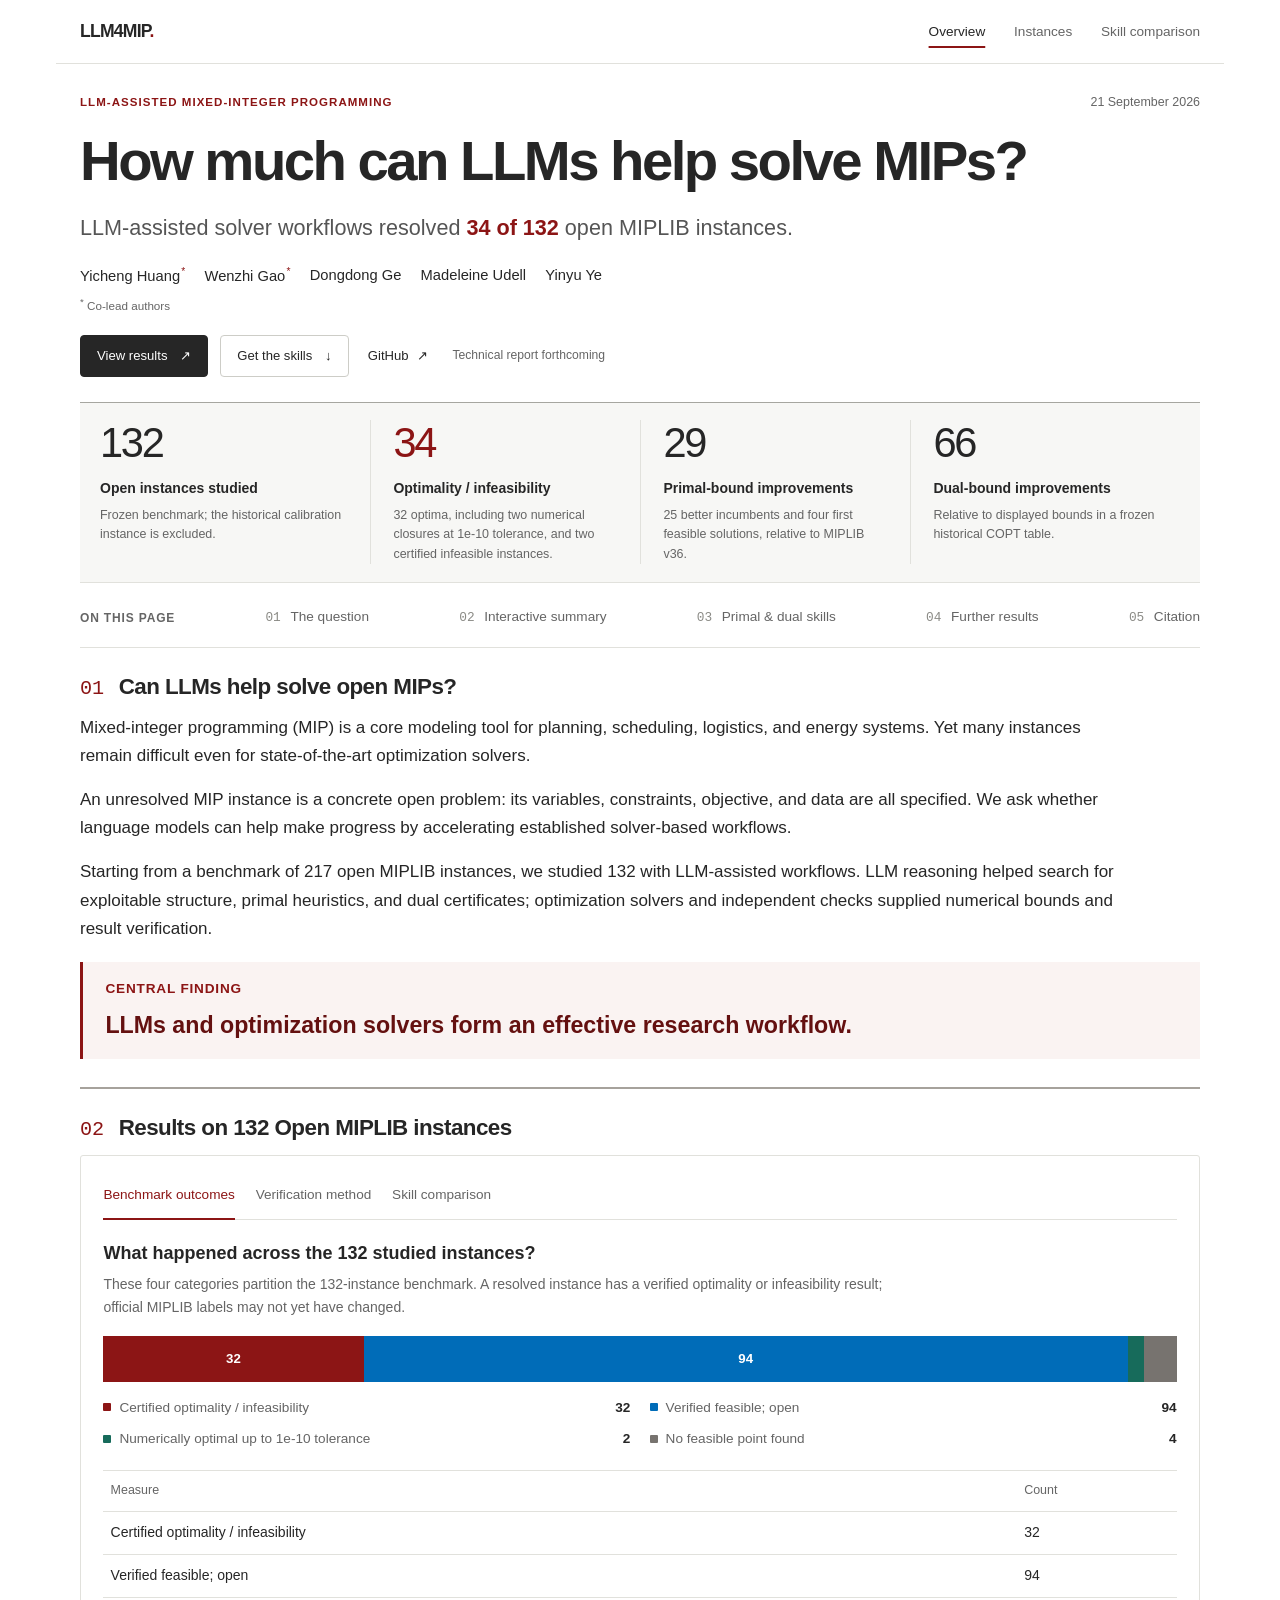
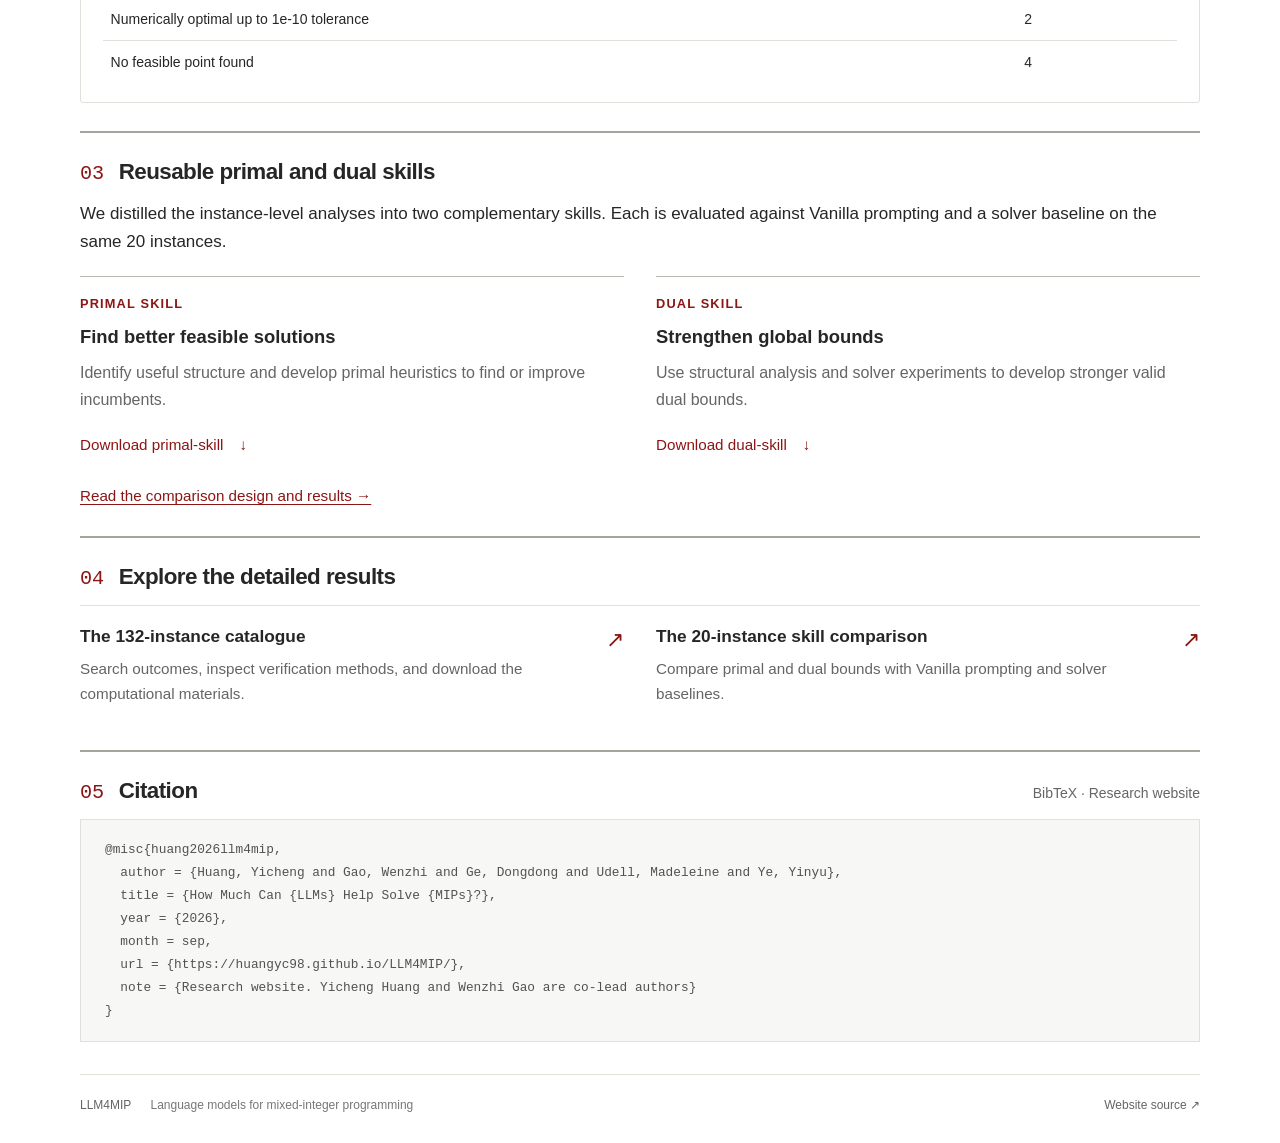
==== commit 833aad18: "Update" ====
--- a/index.html
+++ b/index.html
@@ -64,7 +64,7 @@
       <nav class="section-rail" aria-label="On this page">
         <p>On this page</p>
         <a href="#research-question"><span>01</span> The question</a>
-        <a href="#overview"><span>02</span> Benchmark results</a>
+        <a href="#overview"><span>02</span> Interactive summary</a>
         <a href="#skills"><span>03</span> Primal &amp; dual skills</a>
         <a href="#explore"><span>04</span> Further results</a>
         <a href="#citation"><span>05</span> Citation</a>
@@ -78,14 +78,16 @@
           <p>Mixed-integer programming (MIP) is a core modeling tool for planning, scheduling, logistics, and energy systems. Yet many instances remain difficult even for state-of-the-art optimization solvers.</p>
           <p>An unresolved MIP instance is a concrete open problem: its variables, constraints, objective, and data are all specified. We ask whether language models can help make progress by accelerating established solver-based workflows.</p>
           <p>Starting from a benchmark of 217 open MIPLIB instances, we studied 132 with LLM-assisted workflows. LLM reasoning helped search for exploitable structure, primal heuristics, and dual certificates; optimization solvers and independent checks supplied numerical bounds and result verification.</p>
-          <p class="research-takeaway"><strong>The central finding:</strong> LLMs and optimization solvers form an effective research workflow, with results accepted through computational testing and verification.</p>
+          <aside class="research-takeaway" aria-labelledby="finding-heading">
+            <p id="finding-heading" class="finding-label">Central finding</p>
+            <p class="finding-statement"><strong>LLMs and optimization solvers form an effective research workflow.</strong></p>
+          </aside>
         </section>
 
         <section id="overview" class="section" aria-labelledby="overview-heading">
           <div class="section-head">
-            <h2 id="overview-heading"><span class="section-number" aria-hidden="true">02</span> Results on 132 open instances</h2>
+            <h2 id="overview-heading"><span class="section-number" aria-hidden="true">02</span> Results on 132 Open MIPLIB instances</h2>
           </div>
-          <p>Explore the benchmark outcomes, how the results were verified, and the paired skill comparison.</p>
           <div class="panel">
             <div class="tabs" role="group" aria-label="Overview chart view">
               <button type="button" data-overview="status" aria-pressed="true">Benchmark outcomes</button>
@@ -101,7 +103,6 @@
             </table>
             <noscript><p class="noscript">Enable JavaScript to switch chart views. The headline counts remain available above and on the linked detail pages.</p></noscript>
           </div>
-          <p class="figure-caption"><span>Figure 1.</span> Benchmark outcomes and verification methods, with a separate 20-instance skill comparison. Primal- and dual-bound improvement counts can overlap.</p>
         </section>
 
         <section id="skills" class="section" aria-labelledby="skill-download-heading">
@@ -147,15 +148,13 @@
             <h2 id="cite-heading"><span class="section-number" aria-hidden="true">05</span> Citation</h2>
             <span class="note">BibTeX · Research website</span>
           </div>
-          <pre class="bibtex-block"><code>@misc{huang2026llm4mip,
-  author = {Huang, Yicheng and Gao, Wenzhi and Ge, Dongdong
-            and Udell, Madeleine and Ye, Yinyu},
+          <pre class="bibtex-block" tabindex="0" role="region" aria-label="BibTeX citation"><code>@misc{huang2026llm4mip,
+  author = {Huang, Yicheng and Gao, Wenzhi and Ge, Dongdong and Udell, Madeleine and Ye, Yinyu},
   title = {How Much Can {LLMs} Help Solve {MIPs}?},
   year = {2026},
   month = sep,
   url = {https://huangyc98.github.io/LLM4MIP/},
-  note = {Research website. Yicheng Huang and Wenzhi Gao
-          are co-lead authors}
+  note = {Research website. Yicheng Huang and Wenzhi Gao are co-lead authors}
 }</code></pre>
         </section>
       </div>
--- a/assets/site.css
+++ b/assets/site.css
@@ -31,18 +31,18 @@
 h1, h2, h3, h4 { color: var(--ink); }
 h2, h3, h4 { font-weight: 600; }
 h3 { line-height: 1.4; }
-p { margin: 0 0 1.2rem; }
+p { margin: 0 0 1rem; }
 
 /* A shared, quiet masthead across the research pages. */
 .site-header { background: var(--paper); }
-.nav-wrap { max-width: 1168px; margin: auto; min-height: 82px; padding: 0 24px; display: flex; align-items: center; justify-content: space-between; gap: 1.5rem; border-bottom: 1px solid var(--line); }
+.nav-wrap { max-width: 1168px; margin: auto; min-height: 72px; padding: 0 24px; display: flex; align-items: center; justify-content: space-between; gap: 1.5rem; border-bottom: 1px solid var(--line); }
 .brand { color: var(--ink); text-decoration: none; font-size: 1.1rem; font-weight: 750; letter-spacing: -0.045em; }
 .brand-dot { color: var(--cardinal); }
 .nav-links { display: flex; flex-wrap: wrap; gap: 1.8rem; align-items: center; }
 .nav-links a { display: inline-flex; align-items: center; min-height: 44px; color: var(--muted); font-size: 0.85rem; text-decoration: none; }
 .nav-links a:hover, .nav-links a[aria-current="page"] { color: var(--ink); }
 .nav-links a[aria-current="page"] { text-decoration: underline; text-decoration-color: var(--cardinal); text-decoration-thickness: 2px; text-underline-offset: 0.7em; }
-.hero { padding: 4rem 24px 3.5rem; }
+.hero { padding: 3rem 24px 2.75rem; }
 .hero-inner { max-width: 1120px; margin: auto; }
 .manuscript-meta { display: flex; justify-content: space-between; align-items: baseline; gap: 1rem; margin-bottom: 1.6rem; }
 .eyebrow, .resource-label { margin: 0 0 0.65rem; color: var(--cardinal); font-size: 0.72rem; font-weight: 600; letter-spacing: 0.09em; text-transform: uppercase; }
@@ -50,13 +50,18 @@
 .manuscript-meta time { color: var(--muted); font-size: 0.78rem; white-space: nowrap; }
 .hero h1 { max-width: 920px; margin: 0; font-size: clamp(2.4rem, 4.4vw, 3.75rem); font-weight: 650; line-height: 1.08; letter-spacing: -0.045em; text-wrap: balance; }
 .home-page .hero h1 { max-width: none; }
-.hero .dek { max-width: 800px; margin: 1.4rem 0 0; color: #555; font-size: 1.35rem; line-height: 1.6; text-wrap: pretty; }
+.home-page .nav-wrap { min-height: 64px; }
+.home-page .hero { padding-block: 1.75rem 1.5rem; }
+.home-page .manuscript-meta { margin-bottom: 1.1rem; }
+.home-page .byline { margin-top: 1.1rem; }
+.home-page .hero-actions { margin-top: 1.1rem; }
+.hero .dek { max-width: 800px; margin: 1.2rem 0 0; color: #555; font-size: 1.35rem; line-height: 1.6; text-wrap: pretty; }
 .hero .dek strong { color: var(--cardinal); font-weight: 600; }
 .byline { margin-top: 1.8rem; }
 .author-line { display: flex; flex-wrap: wrap; gap: 0.25rem 1.2rem; margin: 0; font-size: 0.92rem; }
 .author-line sup { margin-left: 0.12em; color: var(--cardinal); font-size: 0.7em; }
 .author-note { margin: 0.35rem 0 0; color: var(--muted); font-size: 0.73rem; }
-.hero-actions { display: flex; align-items: center; flex-wrap: wrap; gap: 0.75rem; margin-top: 1.7rem; }
+.hero-actions { display: flex; align-items: center; flex-wrap: wrap; gap: 0.75rem; margin-top: 1.4rem; }
 .button { display: inline-flex; max-width: 100%; gap: 0.8rem; align-items: center; justify-content: center; min-height: 42px; padding: 0.5rem 1rem; border: 1px solid var(--ink); border-radius: 4px; background: var(--ink); color: #fff; font-size: 0.82rem; font-weight: 500; text-align: center; text-decoration: none; cursor: pointer; transition: background-color 150ms, border-color 150ms; }
 .button:hover { background: #444; border-color: #444; color: #fff; }
 .button.light, .button.ghost { background: var(--paper); border-color: #cdcdc7; color: var(--ink); }
@@ -69,26 +74,41 @@
 
 /* Text and figures share a consistent reading grid. */
 .page-shell { max-width: 1168px; margin: 0 auto; padding: 0 24px; }
-.content { padding: 0 0 5rem; }
+.content { padding: 0 0 4rem; }
 .content.narrow { max-width: 860px; margin: auto; }
-.home-layout { display: grid; grid-template-columns: 168px minmax(0, 1fr); align-items: start; gap: 56px; padding-top: 3.7rem; }
-.section-rail { position: sticky; top: 2.4rem; padding-top: 0.2rem; }
-.section-rail p { margin: 0 0 0.9rem; color: var(--muted); font-size: 0.68rem; font-weight: 600; letter-spacing: 0.07em; text-transform: uppercase; }
-.section-rail a { display: flex; align-items: baseline; gap: 0.6rem; padding: 0.5rem 0; color: var(--muted); font-size: 0.78rem; line-height: 1.5; text-decoration: none; }
+.home-layout { padding-top: 0.5rem; }
+.section-rail { display: flex; align-items: center; justify-content: space-between; flex-wrap: wrap; gap: 0 1.25rem; margin-bottom: 1.5rem; padding: 0.5rem 0; border-bottom: 1px solid var(--line); }
+.section-rail p { margin: 0; color: var(--muted); font-size: 0.68rem; font-weight: 600; letter-spacing: 0.07em; text-transform: uppercase; }
+.section-rail a { display: flex; align-items: baseline; gap: 0.6rem; min-height: 40px; padding: 0.5rem 0; color: var(--muted); font-size: 0.78rem; line-height: 1.5; text-decoration: none; }
 .section-rail a span { color: #8a8a85; font: 0.65rem var(--mono); }
 .section-rail a:hover, .section-rail a[aria-current="location"] { color: var(--cardinal); }
-.section { margin-top: 3.75rem; scroll-margin-top: 2rem; }
+.section { margin-top: 3rem; scroll-margin-top: 2rem; }
 .section:first-child { margin-top: 0; }
-.section-head { display: flex; align-items: baseline; justify-content: space-between; gap: 1.5rem; margin-bottom: 1.4rem; }
+.section-head { display: flex; align-items: baseline; justify-content: space-between; gap: 1.5rem; margin-bottom: 1.15rem; }
 .section-head h2, .section h2 { margin: 0; font-size: clamp(1.4rem, 2.3vw, 1.8rem); line-height: 1.3; letter-spacing: -0.025em; text-wrap: pretty; }
 .section-head p { max-width: 480px; margin: 0; color: var(--muted); font-size: 0.85rem; }
 .section-head .eyebrow { margin-bottom: 0.55rem; color: var(--cardinal); font-size: 0.67rem; }
 .section-head > a { flex-shrink: 0; font-size: 0.82rem; }
 .section-number { margin-right: 0.55rem; color: var(--cardinal); font: 500 0.75rem var(--mono); vertical-align: 0.15em; letter-spacing: 0; }
-.home-page .section + .section { padding-top: 2.8rem; border-top: 1px solid var(--line); }
-.research-intro p { max-width: 760px; }
-.research-takeaway { margin: 1.6rem 0 0; padding-left: 1.15rem; border-left: 2px solid var(--cardinal); }
-.research-takeaway strong { font-weight: 600; }
+.home-page { font-size: 17px; }
+.home-page .content { padding-bottom: 2rem; line-height: 1.65; }
+.home-page .section + .section { margin-top: 1.75rem; padding-top: 1.5rem; border-top: 2px solid #a6a29c; }
+.home-page .section-head { margin-bottom: 0.85rem; }
+.home-page .section-head h2 { font-size: clamp(1.25rem, 1.8vw, 1.4rem); }
+.home-page .section-number { font-size: 0.9em; vertical-align: baseline; }
+.home-page .section-rail p { font-size: 0.75rem; }
+.home-page .section-rail a { font-size: 0.85rem; }
+.home-page .section-rail a span { font-size: 0.8rem; }
+.home-page .metric-grid { padding: 1.1rem 1.25rem; background: var(--wash); }
+.home-page .research-links { display: grid; grid-template-columns: repeat(2, minmax(0, 1fr)); gap: 2rem; }
+.home-page .research-links > a { align-items: flex-start; padding-block: 1rem; border-bottom: 0; }
+.research-intro > p { max-width: 1040px; }
+.research-takeaway { margin: 1.2rem 0 0; padding: 1rem 1.4rem; border-left: 3px solid var(--cardinal); background: var(--soft-red); }
+.research-takeaway .finding-label { margin: 0 0 0.55rem; color: var(--cardinal); font-size: 0.85rem; font-weight: 650; letter-spacing: 0.06em; text-transform: uppercase; }
+.research-takeaway .finding-statement { margin: 0 0 0.55rem; color: var(--cardinal-dark); font-size: clamp(1.2rem, 2vw, 1.45rem); line-height: 1.45; }
+.research-takeaway .finding-statement:last-child { margin-bottom: 0; }
+.research-takeaway strong { font-weight: 650; }
+.research-takeaway .finding-note { margin: 0; color: #555; font-size: 1rem; }
 .lede { max-width: 860px; font-size: 1.08rem; }
 .note, .figure-caption { color: var(--muted); font-size: 0.8rem; line-height: 1.65; }
 .figure-caption { margin-top: 1rem; }
@@ -107,14 +127,14 @@
 .metric small { display: block; margin-top: 0.35rem; color: var(--muted); font-size: 0.72rem; line-height: 1.55; }
 
 /* Figures and their controls retain the existing data interactions. */
-.panel { padding: 1.4rem; border: 1px solid var(--line); border-radius: 3px; background: var(--paper); }
-.tabs { display: flex; flex-wrap: wrap; gap: 0 1.3rem; margin-bottom: 1.6rem; border-bottom: 1px solid var(--line); }
+.panel { padding: 1.15rem 1.4rem; border: 1px solid var(--line); border-radius: 3px; background: var(--paper); }
+.tabs { display: flex; flex-wrap: wrap; gap: 0 1.3rem; margin-bottom: 1.25rem; border-bottom: 1px solid var(--line); }
 .tabs button { min-height: 44px; margin-bottom: -1px; padding: 0.55rem 0 0.75rem; border: 0; border-bottom: 2px solid transparent; border-radius: 0; background: transparent; color: var(--muted); font-size: 0.79rem; font-weight: 500; text-align: left; cursor: pointer; }
 .tabs button:hover { color: var(--ink); }
 .tabs button[aria-pressed="true"] { border-bottom-color: var(--cardinal); color: var(--cardinal); }
 .tabs.focused-tabs { display: grid; grid-template-columns: repeat(4, minmax(0, 1fr)); gap: 1rem; }
 .chart-title, #focused-title { margin: 0; font-size: 1.02rem; font-weight: 600; line-height: 1.5; }
-.chart-note { max-width: 820px; margin: 0.5rem 0 1.4rem; color: var(--muted); font-size: 0.8rem; line-height: 1.6; }
+.chart-note { max-width: 820px; margin: 0.4rem 0 1.1rem; color: var(--muted); font-size: 0.8rem; line-height: 1.6; }
 .stack { display: flex; width: 100%; min-height: 46px; overflow: hidden; background: var(--line); }
 .stack-segment { display: grid; place-items: center; min-width: 4px; padding: 0.3rem; color: #fff; font-weight: 600; font-size: 0.83rem; text-align: center; }
 .legend { display: grid; grid-template-columns: repeat(3, minmax(0, 1fr)); gap: 0.7rem 1.2rem; margin-top: 1rem; }
@@ -130,8 +150,8 @@
 .bar-track { height: 22px; background: #edede9; overflow: hidden; }
 .bar-fill { height: 100%; background: var(--cardinal); }
 .bar-value { text-align: right; font-size: 0.85rem; font-variant-numeric: tabular-nums; }
-.data-list { margin-top: 1.5rem; width: 100%; border-collapse: collapse; font-size: 0.78rem; }
-.data-list th, .data-list td { padding: 0.7rem 0.45rem; border-top: 1px solid var(--line); text-align: left; vertical-align: top; }
+.data-list { margin-top: 1.25rem; width: 100%; border-collapse: collapse; font-size: 0.78rem; }
+.data-list th, .data-list td { padding: 0.6rem 0.45rem; border-top: 1px solid var(--line); text-align: left; vertical-align: top; }
 .data-list thead th { color: var(--muted); font-size: 0.68rem; font-weight: 500; }
 .data-list tbody th { font-weight: 500; }
 .data-list td:nth-child(2) { font-variant-numeric: tabular-nums; }
@@ -154,21 +174,42 @@
 .skill-downloads p:not(.resource-label) { color: var(--muted); font-size: 0.88rem; }
 .skill-downloads a { display: inline-flex; gap: 1rem; align-items: center; min-height: 44px; font-size: 0.82rem; text-decoration: none; }
 .skill-downloads a:hover { text-decoration: underline; }
-.section-link { margin: 1.25rem 0 0; font-size: 0.84rem; }
+.section-link { margin: 1rem 0 0; font-size: 0.84rem; }
 .research-links { border-top: 1px solid var(--line); }
 .research-links > a { display: flex; justify-content: space-between; align-items: center; gap: 2rem; padding: 1.4rem 0; border-bottom: 1px solid var(--line); color: var(--ink); text-decoration: none; }
 .research-links strong { display: block; font-size: 1rem; font-weight: 600; }
 .research-links small { display: block; max-width: 600px; margin-top: 0.35rem; color: var(--muted); font-size: 0.85rem; }
 .research-links > a:hover strong, .link-arrow { color: var(--cardinal); }
 .link-arrow { font-size: 1.35rem; }
-.bibtex-block { max-width: 100%; margin: 0; padding: 1.4rem 1.5rem; overflow-x: auto; border: 1px solid var(--line); background: var(--wash); color: #52524d; font: 0.74rem/1.8 var(--mono); white-space: pre-wrap; overflow-wrap: anywhere; tab-size: 2; }
+.bibtex-block { max-width: 100%; margin: 0; padding: 1.15rem 1.5rem; overflow-x: auto; border: 1px solid var(--line); background: var(--wash); color: #52524d; font: 0.74rem/1.8 var(--mono); white-space: pre-wrap; overflow-wrap: anywhere; tab-size: 2; }
 .bibtex-block code { font: inherit; }
 
+/* Readable homepage copy with a single flow for narrative and resources. */
+.home-page .metric span { font-size: 0.875rem; }
+.home-page .metric small { font-size: 0.78rem; }
+.home-page .chart-title { font-size: 1.125rem; }
+.home-page .chart-note, .home-page .note, .home-page .figure-caption { font-size: 0.875rem; }
+.home-page .tabs button, .home-page .legend-item { font-size: 0.85rem; }
+.home-page .data-list { font-size: 0.875rem; }
+.home-page .data-list thead th { font-size: 0.78rem; }
+.home-page .skill-objective-grid h4 { font-size: 0.95rem; }
+.home-page .skill-downloads { grid-template-columns: repeat(2, minmax(0, 1fr)); gap: 2rem; margin-top: 1.25rem; }
+.home-page .skill-downloads article { padding-top: 1rem; }
+.home-page .resource-label { font-size: 0.8rem; }
+.home-page .skill-downloads h3 { font-size: 1.15rem; }
+.home-page .skill-downloads p:not(.resource-label) { margin-bottom: 0.6rem; font-size: 1rem; }
+.home-page .skill-downloads a, .home-page .section-link { font-size: 0.95rem; }
+.home-page .research-links strong { font-size: 1.08rem; }
+.home-page .research-links small { max-width: none; font-size: 0.95rem; }
+.home-page .research-links .resource-label { display: block; margin-bottom: 0.45rem; }
+.home-page .research-links .resource-action { display: block; margin-top: 0.65rem; color: var(--cardinal); font-size: 0.95rem; }
+.home-page .bibtex-block { font-size: 0.8rem; white-space: pre; overflow-wrap: normal; }
+
 /* Detail pages use the same typography with more room for data. */
-.detail-page .hero { padding-bottom: 3rem; }
+.detail-page .hero { padding-bottom: 2.5rem; }
 .detail-page .hero h1 { max-width: 880px; font-size: clamp(2.35rem, 4.2vw, 3.5rem); }
 .detail-page .hero .dek { max-width: 840px; font-size: 1.05rem; }
-.detail-page .content { padding-top: 2.7rem; border-top: 1px solid var(--line); }
+.detail-page .content { padding-top: 2.25rem; border-top: 1px solid var(--line); }
 .detail-page .section > p { max-width: 880px; }
 .skill-focus-list { display: grid; grid-template-columns: repeat(3, minmax(0, 1fr)); gap: 2rem; margin: 0; padding: 0; list-style: none; counter-reset: skill-focus; }
 .skill-focus-list li { padding-top: 1rem; border-top: 1px solid var(--line); color: var(--muted); font-size: 0.9rem; counter-increment: skill-focus; }
@@ -176,11 +217,11 @@
 .skill-focus-list strong { display: block; margin: 0.8rem 0 0.5rem; color: var(--ink); font-size: 1rem; font-weight: 600; }
 .download-grid, .page-grid { display: grid; grid-template-columns: repeat(2, minmax(0, 1fr)); gap: 2rem; }
 .download-grid > :only-child { grid-column: 1 / -1; }
-.download-card, .page-card { padding: 1.2rem 0; border-top: 1px solid var(--line); }
+.download-card, .page-card { padding: 1rem 0; border-top: 1px solid var(--line); }
 .download-card h3, .page-card h3 { margin: 0 0 0.6rem; font-size: 1.05rem; }
 .download-card p, .page-card p { color: var(--muted); font-size: 0.9rem; }
 .download-meta { display: block; margin-top: 0.6rem; color: var(--muted); font: 0.7rem/1.6 var(--mono); overflow-wrap: anywhere; }
-.callout { margin: 1.6rem 0; padding: 0.35rem 0 0.35rem 1.2rem; border-left: 2px solid var(--cardinal); }
+.callout { margin: 1.3rem 0; padding: 0.35rem 0 0.35rem 1.2rem; border-left: 2px solid var(--cardinal); }
 .callout.green { border-left-color: var(--green); }
 .callout.blue { border-left-color: var(--blue); }
 .callout p { margin: 0.25rem 0; }
@@ -198,18 +239,18 @@
 details { padding: 0.7rem 0; border-top: 1px solid var(--line); }
 summary { cursor: pointer; font-weight: 600; }
 details > div { padding: 0.8rem 0 0; color: var(--muted); }
-#results > .panel + .section-head { margin-top: 2.8rem; }
+#results > .panel + .section-head { margin-top: 2.25rem; }
 
 /* Keep wide results tables scrollable without widening the page. */
-.controls { display: grid; grid-template-columns: minmax(220px, 1fr) minmax(180px, 0.48fr); gap: 1rem; margin: 1.4rem 0 1rem; }
+.controls { display: grid; grid-template-columns: minmax(220px, 1fr) minmax(180px, 0.48fr); gap: 1rem; margin: 1.15rem 0 0.85rem; }
 .field label { display: block; margin-bottom: 0.5rem; color: var(--muted); font-size: 0.78rem; }
 .field input, .field select { width: 100%; min-height: 44px; border: 1px solid #bfbfb9; border-radius: 3px; padding: 0.55rem 0.75rem; background: var(--paper); color: var(--ink); font-size: 0.9rem; }
 .field input::placeholder { color: #767671; }
 .result-count { margin: 0.75rem 0; color: var(--muted); font-size: 0.78rem; }
 .table-wrap { width: 100%; max-width: 100%; overflow-x: auto; overscroll-behavior-x: contain; border-top: 1px solid #aaa; border-bottom: 1px solid var(--line); -webkit-overflow-scrolling: touch; }
 .results-table { width: 100%; min-width: 900px; border-collapse: collapse; font-size: 0.78rem; line-height: 1.55; }
-.results-table th { position: sticky; top: 0; z-index: 1; padding: 0.85rem 0.75rem; background: #f2f2ef; color: #565651; text-align: left; font-size: 0.71rem; font-weight: 600; }
-.results-table td { padding: 0.9rem 0.75rem; border-top: 1px solid var(--line); vertical-align: top; }
+.results-table th { position: sticky; top: 0; z-index: 1; padding: 0.7rem 0.75rem; background: #f2f2ef; color: #565651; text-align: left; font-size: 0.71rem; font-weight: 600; }
+.results-table td { padding: 0.75rem 0.75rem; border-top: 1px solid var(--line); vertical-align: top; }
 .results-table tbody tr:nth-child(even) { background: #fbfbfa; }
 .results-table tbody tr:hover { background: #f5f5f1; }
 .results-table .instance-name { font: 500 0.77rem/1.5 var(--mono); overflow-wrap: anywhere; }
@@ -217,7 +258,7 @@
 .measure-value { display: block; font: 500 0.78rem/1.5 var(--mono); font-variant-numeric: tabular-nums; overflow-wrap: anywhere; }
 .measure-note { display: block; margin-top: 0.3rem; color: var(--muted); font-size: 0.7rem; line-height: 1.5; }
 .results-table .finding { min-width: 240px; max-width: 420px; line-height: 1.55; overflow-wrap: anywhere; }
-.results-table .finding > div + div { margin-top: 0.65rem; padding-top: 0.65rem; border-top: 1px solid var(--line); }
+.results-table .finding > div + div { margin-top: 0.55rem; padding-top: 0.55rem; border-top: 1px solid var(--line); }
 .results-table .finding strong { display: block; margin-bottom: 0.25rem; font-weight: 600; }
 .results-table .finding > small { display: block; margin-bottom: 0.6rem; color: var(--muted); line-height: 1.5; }
 .result-links { display: flex; flex-wrap: wrap; gap: 0.4rem; min-width: 170px; }
@@ -228,7 +269,7 @@
 .badge.verified-open { background: #edf2f6; color: #31566f; }
 .badge.pending, .badge.numeric-optimal { background: #f7efde; color: #735321; }
 .badge.no-feasible { background: #f5e7e5; color: #822f28; }
-.status-strip { display: flex; min-height: 48px; margin: 1.4rem 0; overflow: hidden; }
+.status-strip { display: flex; min-height: 48px; margin: 1.15rem 0; overflow: hidden; }
 .status-strip div, .status-strip button { display: grid; place-items: center; min-width: 18px; border: 0; color: #fff; font-size: 0.75rem; font-weight: 500; text-align: center; padding: 0.3rem; cursor: pointer; }
 .status-strip button:hover { filter: brightness(1.12); }
 .status-strip button[aria-pressed="true"] { box-shadow: inset 0 0 0 2px var(--ink), inset 0 0 0 4px #fff; }
@@ -236,13 +277,12 @@
 .noscript { padding: 1rem; background: var(--wash); border: 1px solid var(--line); }
 
 .footer { padding: 0 24px; }
-.footer-inner { max-width: 1120px; margin: auto; padding: 1.6rem 0 2.2rem; display: flex; justify-content: space-between; align-items: baseline; gap: 1.5rem; border-top: 1px solid var(--line); color: var(--muted); font-size: 0.75rem; }
+.footer-inner { max-width: 1120px; margin: auto; padding: 1.25rem 0 1.75rem; display: flex; justify-content: space-between; align-items: baseline; gap: 1.5rem; border-top: 1px solid var(--line); color: var(--muted); font-size: 0.75rem; }
 .footer a { color: var(--muted); text-decoration: none; }
 .footer a:hover { color: var(--cardinal); text-decoration: underline; }
 .footer-description { margin-left: 1rem; color: #777; }
 
 @media (max-width: 1000px) {
-  .home-layout { grid-template-columns: 140px minmax(0, 1fr); gap: 32px; }
   .section-rail a { font-size: 0.72rem; }
   .legend, .legend.legend-6 { grid-template-columns: repeat(2, minmax(0, 1fr)); }
   .metric { padding: 0 1rem; }
@@ -251,8 +291,9 @@
 }
 
 @media (max-width: 760px) {
-  .nav-wrap { min-height: 72px; }
-  .hero { padding-top: 2.7rem; }
+  .nav-wrap { min-height: 64px; }
+  .hero { padding-top: 2.25rem; }
+  .home-page .hero { padding-block: 1.5rem; }
   .manuscript-meta { flex-wrap: wrap; gap: 0.35rem; }
   .hero h1 { font-size: clamp(2.3rem, 6.2vw, 3.35rem); }
   .hero .dek { font-size: 1.18rem; }
@@ -260,12 +301,13 @@
   .metric:nth-child(3) { padding-left: 0; border-left: 0; }
   .metric:nth-child(2) { padding-right: 0; }
   .metric strong { font-size: 2.4rem; }
-  .home-layout { display: block; padding-top: 2rem; }
-  .section-rail { position: static; display: flex; flex-wrap: wrap; gap: 0 1.25rem; margin-bottom: 2.4rem; padding-bottom: 1.2rem; border-bottom: 1px solid var(--line); }
+  .section-rail { justify-content: flex-start; }
   .section-rail p { width: 100%; margin-bottom: 0.25rem; }
   .section-rail a { min-height: 40px; align-items: center; font-size: 0.75rem; }
-  .section { margin-top: 3rem; }
-  .home-page .section + .section { padding-top: 2.4rem; }
+  .section { margin-top: 2.5rem; }
+  .home-page .section + .section { margin-top: 1.65rem; padding-top: 1.35rem; }
+  .home-page .content { padding-bottom: 2rem; }
+  .home-page .section-rail { margin-bottom: 1.25rem; padding-bottom: 0.5rem; }
   .section-head { flex-direction: column; align-items: flex-start; gap: 0.7rem; }
   .section-head h2, .section h2 { font-size: 1.5rem; }
   .skill-focus-list, .division { grid-template-columns: 1fr; gap: 1.3rem; }
@@ -278,12 +320,19 @@
 
 @media (max-width: 480px) {
   body { font-size: 15px; }
-  .nav-wrap { padding: 0 20px; flex-wrap: wrap; column-gap: 1rem; row-gap: 0; min-height: 92px; align-content: center; }
+  .home-page { font-size: 16px; }
+  .nav-wrap { padding: 0 20px; flex-wrap: wrap; column-gap: 1rem; row-gap: 0; min-height: 84px; align-content: center; }
   .brand { width: 100%; font-size: 1rem; }
+  .home-page .nav-wrap { min-height: 80px; }
+  .home-page .metric-grid { padding: 1rem; gap: 1.25rem 0; }
+  .home-page .skill-downloads, .home-page .research-links { grid-template-columns: 1fr; gap: 0.6rem; }
+  .research-takeaway { padding: 1rem; }
+  .research-takeaway .finding-note { font-size: 0.95rem; }
   .nav-links { gap: 1.4rem; }
   .nav-links a { min-height: 38px; font-size: 0.75rem; }
   .nav-links a[aria-current="page"] { text-underline-offset: 0.5em; }
-  .hero { padding: 2.3rem 20px 2.5rem; }
+  .hero { padding: 2rem 20px 2rem; }
+  .detail-page .hero { padding-bottom: 2rem; }
   .eyebrow { font-size: 0.65rem; }
   .manuscript-meta { margin-bottom: 1.3rem; }
   .manuscript-meta time { font-size: 0.7rem; }
@@ -295,7 +344,7 @@
   .button { padding: 0.5rem 0.8rem; min-height: 44px; }
   .text-link { margin: 0; }
   .page-shell { padding: 0 20px; }
-  .content { padding-bottom: 3rem; }
+  .content { padding-bottom: 2.5rem; }
   .metric-grid { padding: 1.5rem 0; }
   .metric { padding: 0 0.85rem; }
   .metric small { font-size: 0.7rem; }
@@ -310,9 +359,10 @@
   .bar-track { grid-column: 1 / -1; grid-row: 2; }
   .bar-value { grid-column: 2; grid-row: 1; }
   .data-list { font-size: 0.72rem; }
-  .data-list th, .data-list td { padding: 0.65rem 0.3rem; }
+  .data-list th, .data-list td { padding: 0.55rem 0.3rem; }
   .data-list.has-explanations th:first-child { width: 32%; }
   .data-list.has-explanations th:nth-child(2) { width: 2.6rem; }
+  .home-page .data-list.has-explanations th:nth-child(2) { width: 3.2rem; white-space: nowrap; }
   .skill-downloads, .download-grid, .page-grid, .workflow { grid-template-columns: 1fr; gap: 1.4rem; }
   .skill-downloads a { min-height: 44px; }
   .bibtex-block { padding: 1rem; font-size: 0.67rem; }
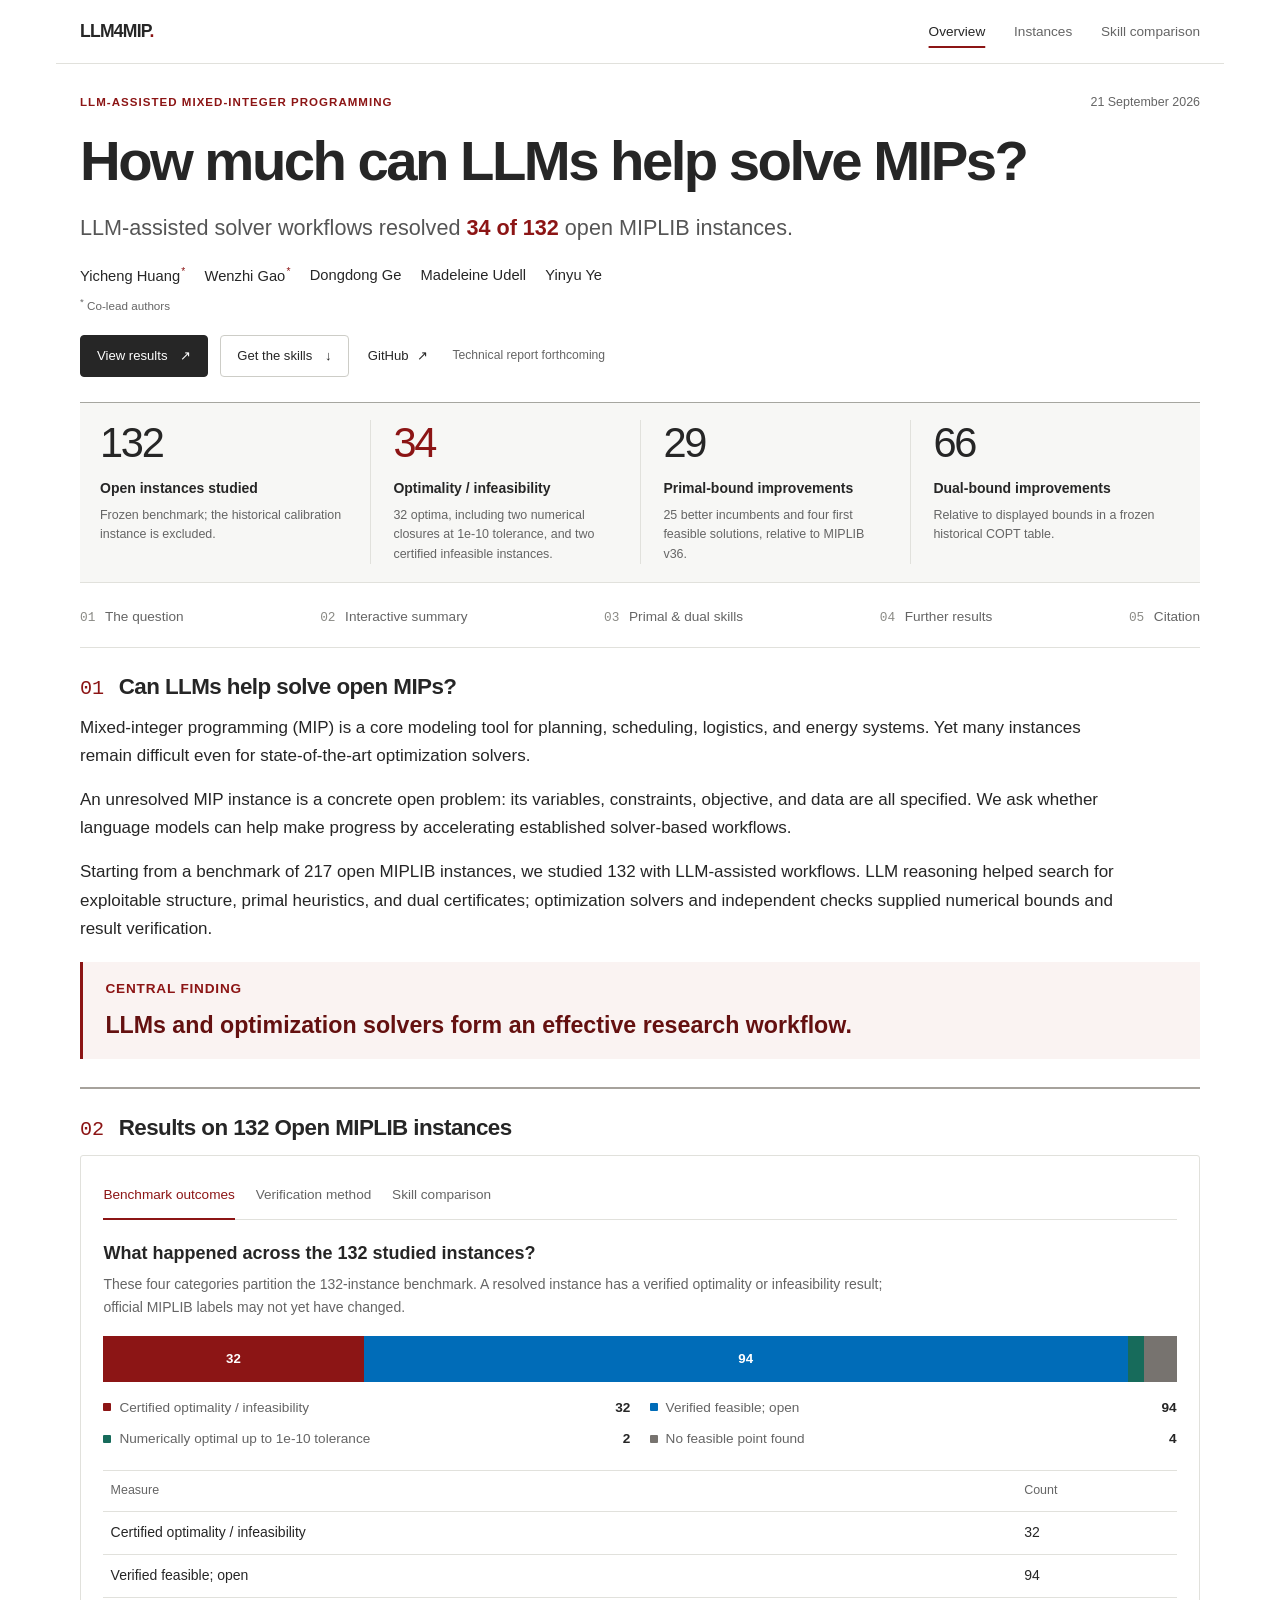
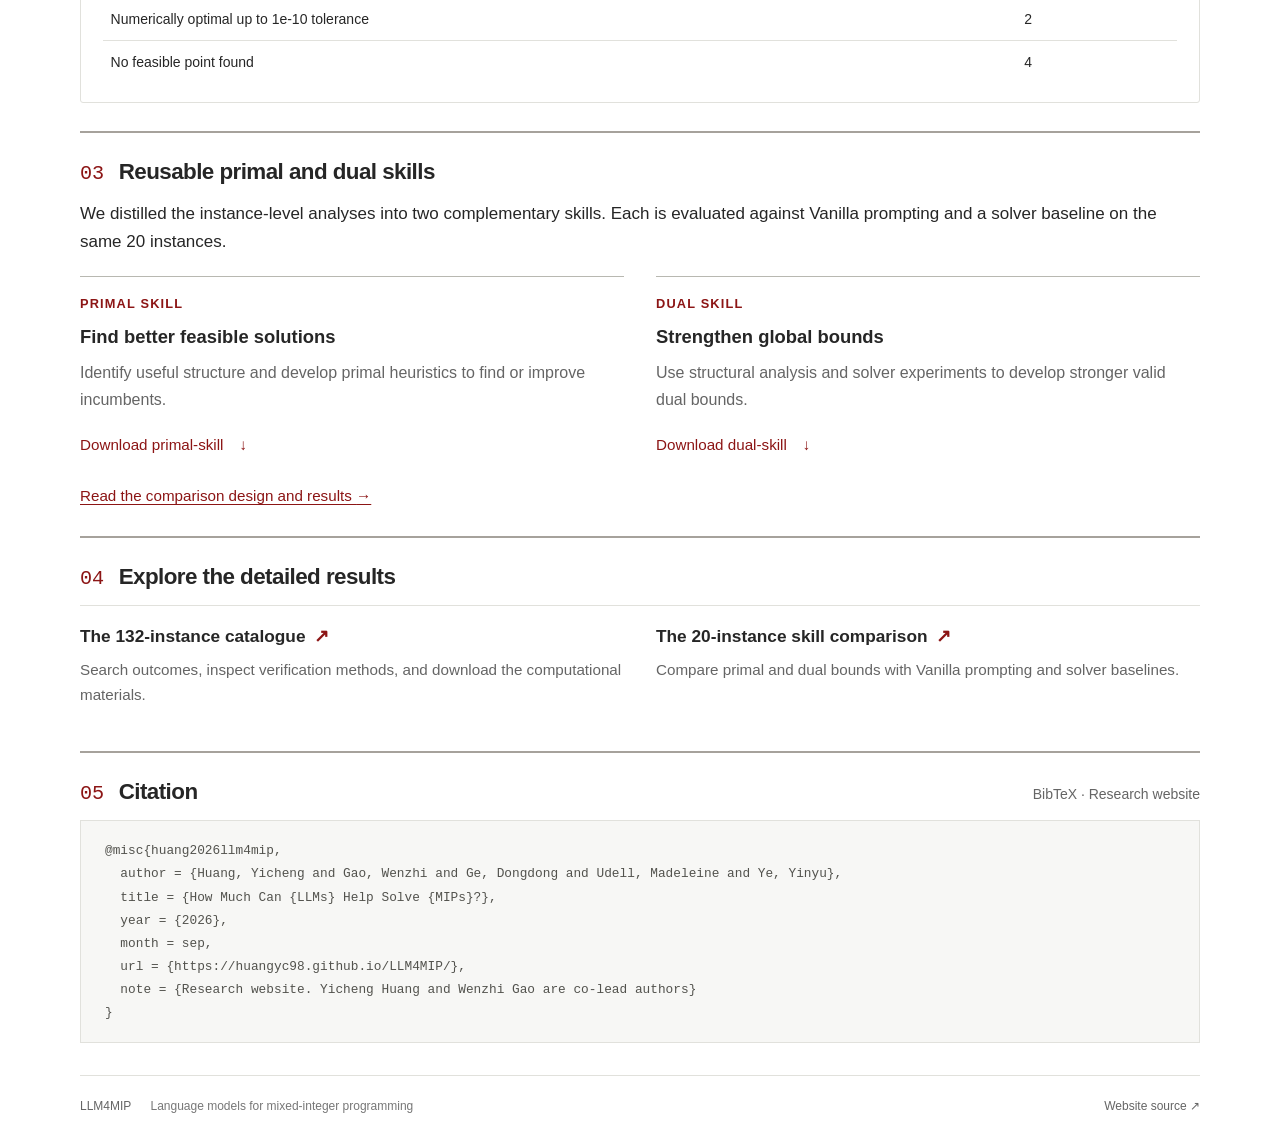
==== commit cc7ccb97: "Update spacing" ====
--- a/index.html
+++ b/index.html
@@ -62,7 +62,6 @@
 
     <div class="home-layout">
       <nav class="section-rail" aria-label="On this page">
-        <p>On this page</p>
         <a href="#research-question"><span>01</span> The question</a>
         <a href="#overview"><span>02</span> Interactive summary</a>
         <a href="#skills"><span>03</span> Primal &amp; dual skills</a>
@@ -133,12 +132,10 @@
           </div>
           <div class="research-links">
             <a href="instances/">
-              <span><strong>The 132-instance catalogue</strong><small>Search outcomes, inspect verification methods, and download the computational materials.</small></span>
-              <span class="link-arrow" aria-hidden="true">↗</span>
+              <span><strong>The 132-instance catalogue <span class="link-arrow" aria-hidden="true">↗</span></strong><small>Search outcomes, inspect verification methods, and download the computational materials.</small></span>
             </a>
             <a href="skill/">
-              <span><strong>The 20-instance skill comparison</strong><small>Compare primal and dual bounds with Vanilla prompting and solver baselines.</small></span>
-              <span class="link-arrow" aria-hidden="true">↗</span>
+              <span><strong>The 20-instance skill comparison <span class="link-arrow" aria-hidden="true">↗</span></strong><small>Compare primal and dual bounds with Vanilla prompting and solver baselines.</small></span>
             </a>
           </div>
         </section>
--- a/assets/site.css
+++ b/assets/site.css
@@ -180,7 +180,7 @@
 .research-links strong { display: block; font-size: 1rem; font-weight: 600; }
 .research-links small { display: block; max-width: 600px; margin-top: 0.35rem; color: var(--muted); font-size: 0.85rem; }
 .research-links > a:hover strong, .link-arrow { color: var(--cardinal); }
-.link-arrow { font-size: 1.35rem; }
+.link-arrow { display: inline; margin-left: 0.25rem; font-size: 1.05em; }
 .bibtex-block { max-width: 100%; margin: 0; padding: 1.15rem 1.5rem; overflow-x: auto; border: 1px solid var(--line); background: var(--wash); color: #52524d; font: 0.74rem/1.8 var(--mono); white-space: pre-wrap; overflow-wrap: anywhere; tab-size: 2; }
 .bibtex-block code { font: inherit; }
 
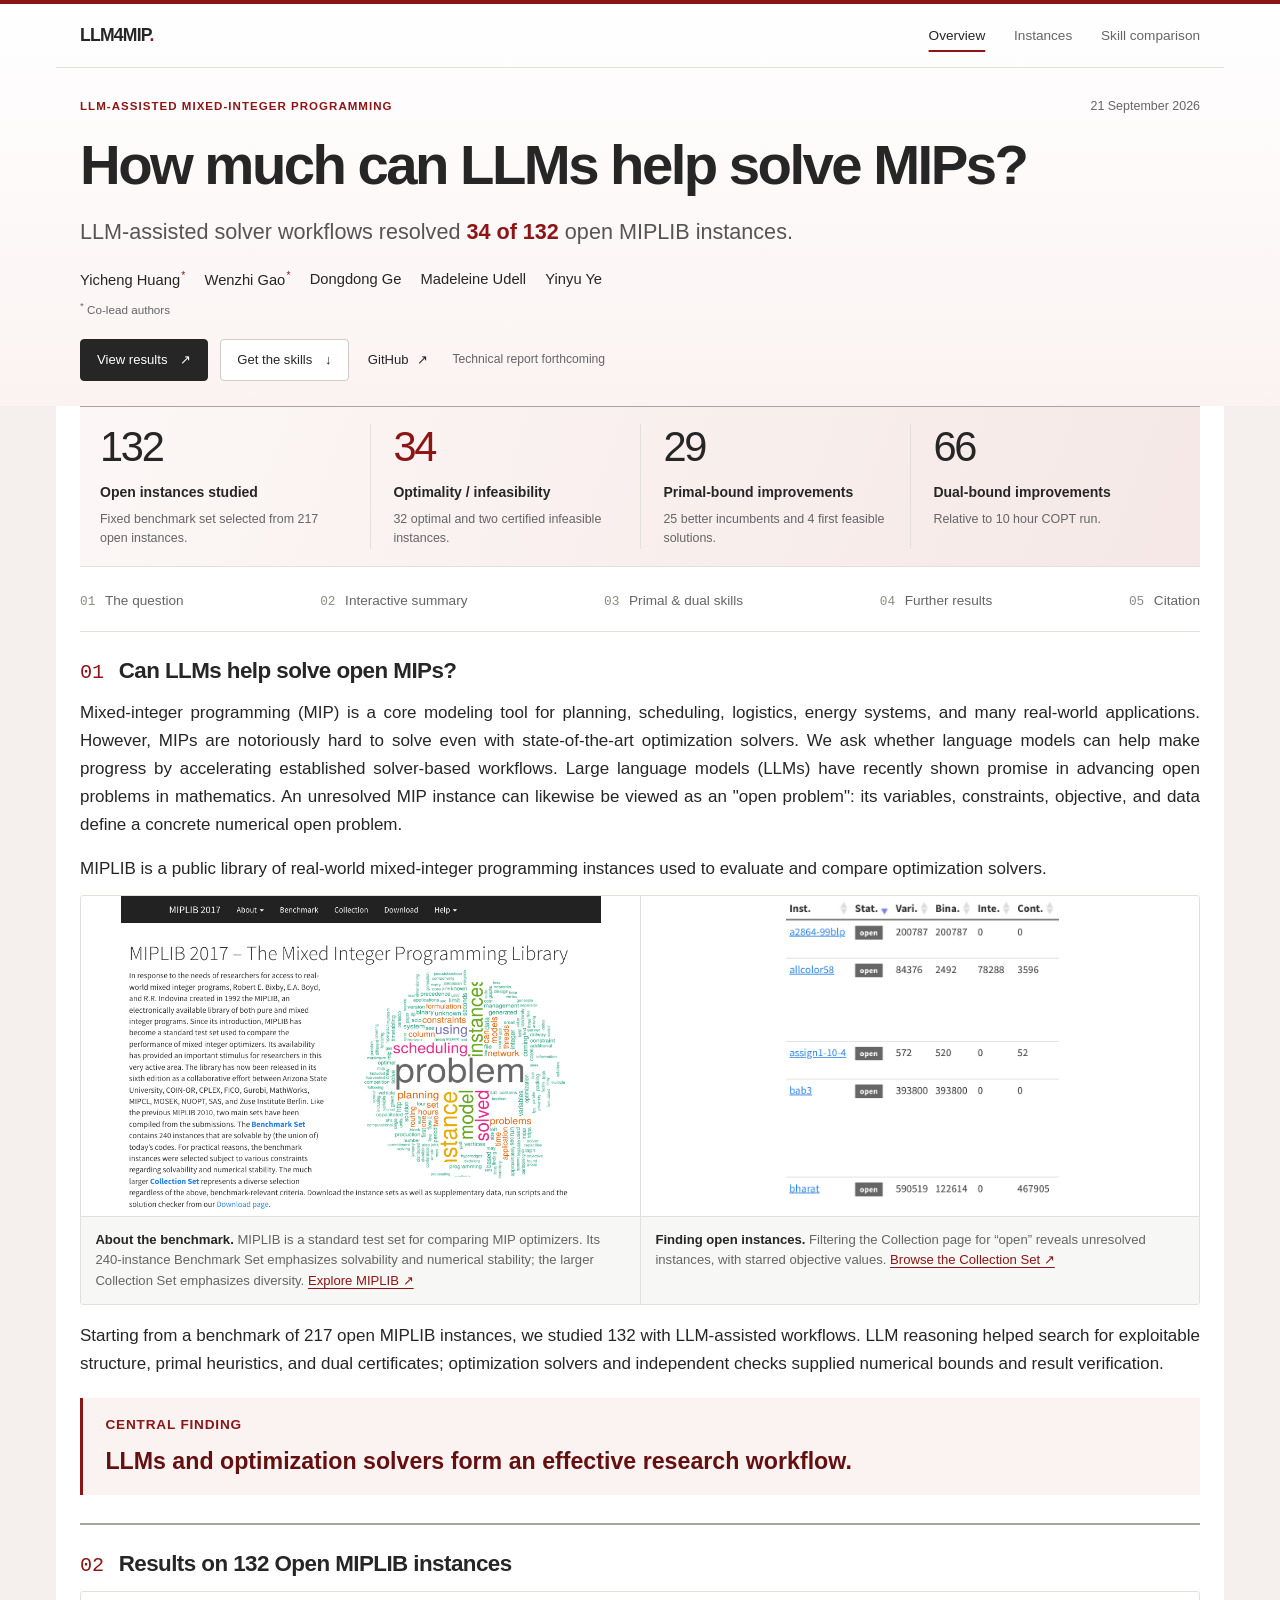
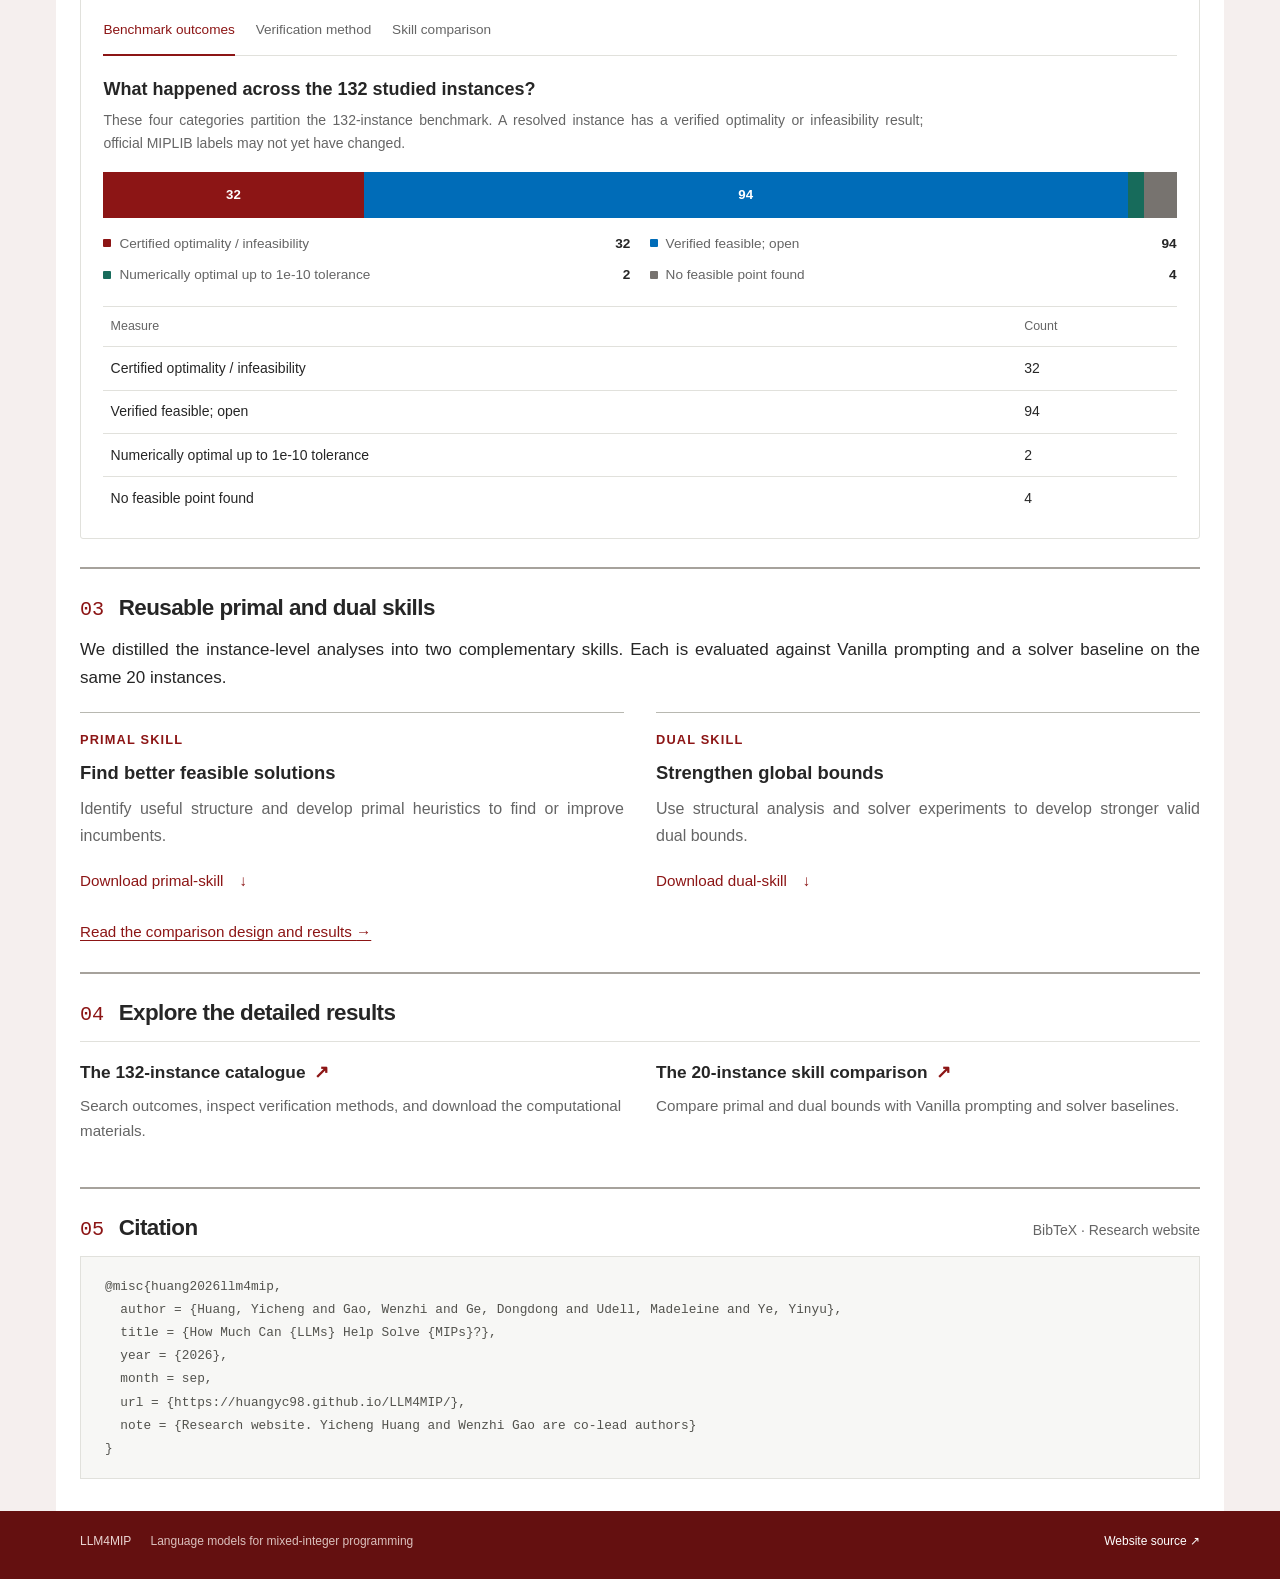
==== commit 4aaef1bc: "Update" ====
--- a/index.html
+++ b/index.html
@@ -54,10 +54,10 @@
 
   <main id="main" class="page-shell" tabindex="-1">
     <section class="metric-grid" aria-label="Benchmark summary">
-      <article class="metric"><strong>132</strong><span>Open instances studied</span><small>Frozen benchmark; the historical calibration instance is excluded.</small></article>
-      <article class="metric"><strong>34</strong><span>Optimality / infeasibility</span><small>32 optima, including two numerical closures at 1e-10 tolerance, and two certified infeasible instances.</small></article>
-      <article class="metric"><strong>29</strong><span>Primal-bound improvements</span><small>25 better incumbents and four first feasible solutions, relative to MIPLIB v36.</small></article>
-      <article class="metric"><strong>66</strong><span>Dual-bound improvements</span><small>Relative to displayed bounds in a frozen historical COPT table.</small></article>
+      <article class="metric"><strong>132</strong><span>Open instances studied</span><small>Fixed benchmark set selected from 217 open instances.</small></article>
+      <article class="metric"><strong>34</strong><span>Optimality / infeasibility</span><small>32 optimal and two certified infeasible instances.</small></article>
+      <article class="metric"><strong>29</strong><span>Primal-bound improvements</span><small>25 better incumbents and 4 first feasible solutions.</small></article>
+      <article class="metric"><strong>66</strong><span>Dual-bound improvements</span><small>Relative to 10 hour COPT run.</small></article>
     </section>
 
     <div class="home-layout">
@@ -74,8 +74,22 @@
           <div class="section-head">
             <h2 id="question-heading"><span class="section-number" aria-hidden="true">01</span> Can LLMs help solve open MIPs?</h2>
           </div>
-          <p>Mixed-integer programming (MIP) is a core modeling tool for planning, scheduling, logistics, and energy systems. Yet many instances remain difficult even for state-of-the-art optimization solvers.</p>
-          <p>An unresolved MIP instance is a concrete open problem: its variables, constraints, objective, and data are all specified. We ask whether language models can help make progress by accelerating established solver-based workflows.</p>
+          <p>Mixed-integer programming (MIP) is a core modeling tool for planning, scheduling, logistics, energy systems, and many real-world applications. However, MIPs are notoriously hard to solve even with state-of-the-art optimization solvers. We ask whether language models can help make progress by accelerating established solver-based workflows. Large language models (LLMs) have recently shown promise in advancing open problems in mathematics. An unresolved MIP instance can likewise be viewed as an "open problem": its variables, constraints, objective, and data define a concrete numerical open problem.</p>
+          <p class="miplib-intro">MIPLIB is a public library of real-world mixed-integer programming instances used to evaluate and compare optimization solvers.</p>
+          <div class="miplib-gallery" role="region" aria-label="MIPLIB benchmark overview" tabindex="0">
+            <figure class="miplib-figure">
+              <a href="https://miplib.zib.de/" aria-label="Visit the MIPLIB 2017 website">
+                <img src="assets/miplib-homepage.png" width="1000" height="600" loading="lazy" alt="Screenshot of the MIPLIB 2017 homepage combining its benchmark explanation and word cloud.">
+              </a>
+              <figcaption><strong>About the benchmark.</strong> MIPLIB is a standard test set for comparing MIP optimizers. Its 240-instance Benchmark Set emphasizes solvability and numerical stability; the larger Collection Set emphasizes diversity.  <a href="https://miplib.zib.de/">Explore MIPLIB&nbsp;↗</a></figcaption>
+            </figure>
+            <figure class="miplib-figure miplib-figure--instances">
+              <a href="https://miplib.zib.de/tag_collection.html" aria-label="Browse the MIPLIB 2017 Collection Set">
+                <img src="assets/miplib-open-instances.png" width="180" height="212" loading="lazy" alt="Screenshot of the MIPLIB Collection Set filtered for open instances, showing open status badges and starred objective values.">
+              </a>
+              <figcaption><strong>Finding open instances.</strong> Filtering the Collection page for “open” reveals unresolved instances, with starred objective values. <a href="https://miplib.zib.de/tag_collection.html">Browse the Collection Set&nbsp;↗</a></figcaption>
+            </figure>
+          </div>
           <p>Starting from a benchmark of 217 open MIPLIB instances, we studied 132 with LLM-assisted workflows. LLM reasoning helped search for exploitable structure, primal heuristics, and dual certificates; optimization solvers and independent checks supplied numerical bounds and result verification.</p>
           <aside class="research-takeaway" aria-labelledby="finding-heading">
             <p id="finding-heading" class="finding-label">Central finding</p>
--- a/assets/site.css
+++ b/assets/site.css
@@ -7,6 +7,8 @@
   --paper: #fff;
   --wash: #f7f7f5;
   --soft-red: #faf3f2;
+  --page-tint: #f5efee;
+  --cardinal-wash: #fbf3f2;
   --line: #e1e1dc;
   --green: #176b5b;
   --blue: #006cb8;
@@ -18,7 +20,7 @@
 
 * { box-sizing: border-box; }
 html { scroll-behavior: smooth; scroll-padding-top: 2rem; -webkit-text-size-adjust: 100%; text-size-adjust: 100%; }
-body { min-width: 320px; margin: 0; color: var(--ink); background: var(--paper); font-family: var(--sans); font-size: 16px; line-height: 1.7; -webkit-font-smoothing: antialiased; }
+body { min-width: 320px; margin: 0; color: var(--ink); background: var(--page-tint); font-family: var(--sans); font-size: 16px; line-height: 1.7; -webkit-font-smoothing: antialiased; }
 img, svg, video, canvas { max-width: 100%; height: auto; }
 a { color: var(--cardinal); text-decoration-thickness: 1px; text-underline-offset: 0.22em; }
 a:hover { color: var(--cardinal-dark); }
@@ -31,10 +33,10 @@
 h1, h2, h3, h4 { color: var(--ink); }
 h2, h3, h4 { font-weight: 600; }
 h3 { line-height: 1.4; }
-p { margin: 0 0 1rem; }
+p { margin: 0 0 1rem; text-align: justify; }
 
 /* A shared, quiet masthead across the research pages. */
-.site-header { background: var(--paper); }
+.site-header { border-top: 4px solid var(--cardinal); background: linear-gradient(180deg, #fff 0%, var(--cardinal-wash) 100%); }
 .nav-wrap { max-width: 1168px; margin: auto; min-height: 72px; padding: 0 24px; display: flex; align-items: center; justify-content: space-between; gap: 1.5rem; border-bottom: 1px solid var(--line); }
 .brand { color: var(--ink); text-decoration: none; font-size: 1.1rem; font-weight: 750; letter-spacing: -0.045em; }
 .brand-dot { color: var(--cardinal); }
@@ -73,7 +75,7 @@
 .publication-note { margin-left: 0.35rem; color: var(--muted); font-size: 0.76rem; }
 
 /* Text and figures share a consistent reading grid. */
-.page-shell { max-width: 1168px; margin: 0 auto; padding: 0 24px; }
+.page-shell { max-width: 1168px; margin: 0 auto; padding: 0 24px; background: var(--paper); }
 .content { padding: 0 0 4rem; }
 .content.narrow { max-width: 860px; margin: auto; }
 .home-layout { padding-top: 0.5rem; }
@@ -99,10 +101,19 @@
 .home-page .section-rail p { font-size: 0.75rem; }
 .home-page .section-rail a { font-size: 0.85rem; }
 .home-page .section-rail a span { font-size: 0.8rem; }
-.home-page .metric-grid { padding: 1.1rem 1.25rem; background: var(--wash); }
+.home-page .metric-grid { padding: 1.1rem 1.25rem; background: linear-gradient(110deg, #fcf7f6 0%, #f5e8e6 100%); }
 .home-page .research-links { display: grid; grid-template-columns: repeat(2, minmax(0, 1fr)); gap: 2rem; }
 .home-page .research-links > a { align-items: flex-start; padding-block: 1rem; border-bottom: 0; }
-.research-intro > p { max-width: 1040px; }
+.research-intro > p { max-width: none; }
+.miplib-intro { margin-bottom: 0.75rem; }
+.miplib-gallery { display: grid; grid-template-columns: repeat(2, minmax(0, 1fr)); margin: 0 0 1.1rem; overflow: hidden; border: 1px solid var(--line); border-radius: 3px; background: var(--wash); }
+.miplib-figure { display: flex; min-width: 0; margin: 0; flex-direction: column; border-left: 1px solid var(--line); }
+.miplib-figure:first-child { border-left: 0; }
+.miplib-figure > a { position: relative; display: block; height: 20rem; overflow: hidden; background: var(--paper); }
+.miplib-figure img { position: absolute; inset: 0; display: block; width: 100%; height: 100%; max-width: none; max-height: none; object-fit: contain; }
+.miplib-figure figcaption { flex: 1; padding: 0.8rem 0.9rem; border-top: 1px solid var(--line); background: var(--wash); color: var(--muted); font-size: 0.82rem; line-height: 1.55; }
+.miplib-figure figcaption strong { color: var(--ink); font-weight: 600; }
+.miplib-figure figcaption a { white-space: nowrap; }
 .research-takeaway { margin: 1.2rem 0 0; padding: 1rem 1.4rem; border-left: 3px solid var(--cardinal); background: var(--soft-red); }
 .research-takeaway .finding-label { margin: 0 0 0.55rem; color: var(--cardinal); font-size: 0.85rem; font-weight: 650; letter-spacing: 0.06em; text-transform: uppercase; }
 .research-takeaway .finding-statement { margin: 0 0 0.55rem; color: var(--cardinal-dark); font-size: clamp(1.2rem, 2vw, 1.45rem); line-height: 1.45; }
@@ -276,11 +287,11 @@
 .status-strip button:focus-visible { outline: 2px solid #fff; outline-offset: -4px; }
 .noscript { padding: 1rem; background: var(--wash); border: 1px solid var(--line); }
 
-.footer { padding: 0 24px; }
-.footer-inner { max-width: 1120px; margin: auto; padding: 1.25rem 0 1.75rem; display: flex; justify-content: space-between; align-items: baseline; gap: 1.5rem; border-top: 1px solid var(--line); color: var(--muted); font-size: 0.75rem; }
-.footer a { color: var(--muted); text-decoration: none; }
-.footer a:hover { color: var(--cardinal); text-decoration: underline; }
-.footer-description { margin-left: 1rem; color: #777; }
+.footer { padding: 0 24px; background: var(--cardinal-dark); color: #f5e8e6; }
+.footer-inner { max-width: 1120px; margin: auto; padding: 1.25rem 0 1.75rem; display: flex; justify-content: space-between; align-items: baseline; gap: 1.5rem; border-top: 0; color: #ead5d2; font-size: 0.75rem; }
+.footer a { color: #fff; text-decoration: none; }
+.footer a:hover { color: #fff; text-decoration: underline; }
+.footer-description { margin-left: 1rem; color: #dbc0bd; }
 
 @media (max-width: 1000px) {
   .section-rail a { font-size: 0.72rem; }
@@ -310,6 +321,9 @@
   .home-page .section-rail { margin-bottom: 1.25rem; padding-bottom: 0.5rem; }
   .section-head { flex-direction: column; align-items: flex-start; gap: 0.7rem; }
   .section-head h2, .section h2 { font-size: 1.5rem; }
+  .miplib-gallery { grid-template-columns: repeat(2, minmax(18rem, 1fr)); overflow-x: auto; overflow-y: hidden; overscroll-behavior-x: contain; scroll-snap-type: x mandatory; -webkit-overflow-scrolling: touch; }
+  .miplib-gallery .miplib-figure { scroll-snap-align: start; }
+  .miplib-figure > a { height: 15rem; }
   .skill-focus-list, .division { grid-template-columns: 1fr; gap: 1.3rem; }
   .workflow { grid-template-columns: repeat(2, minmax(0, 1fr)); }
   .controls { grid-template-columns: 1fr; }
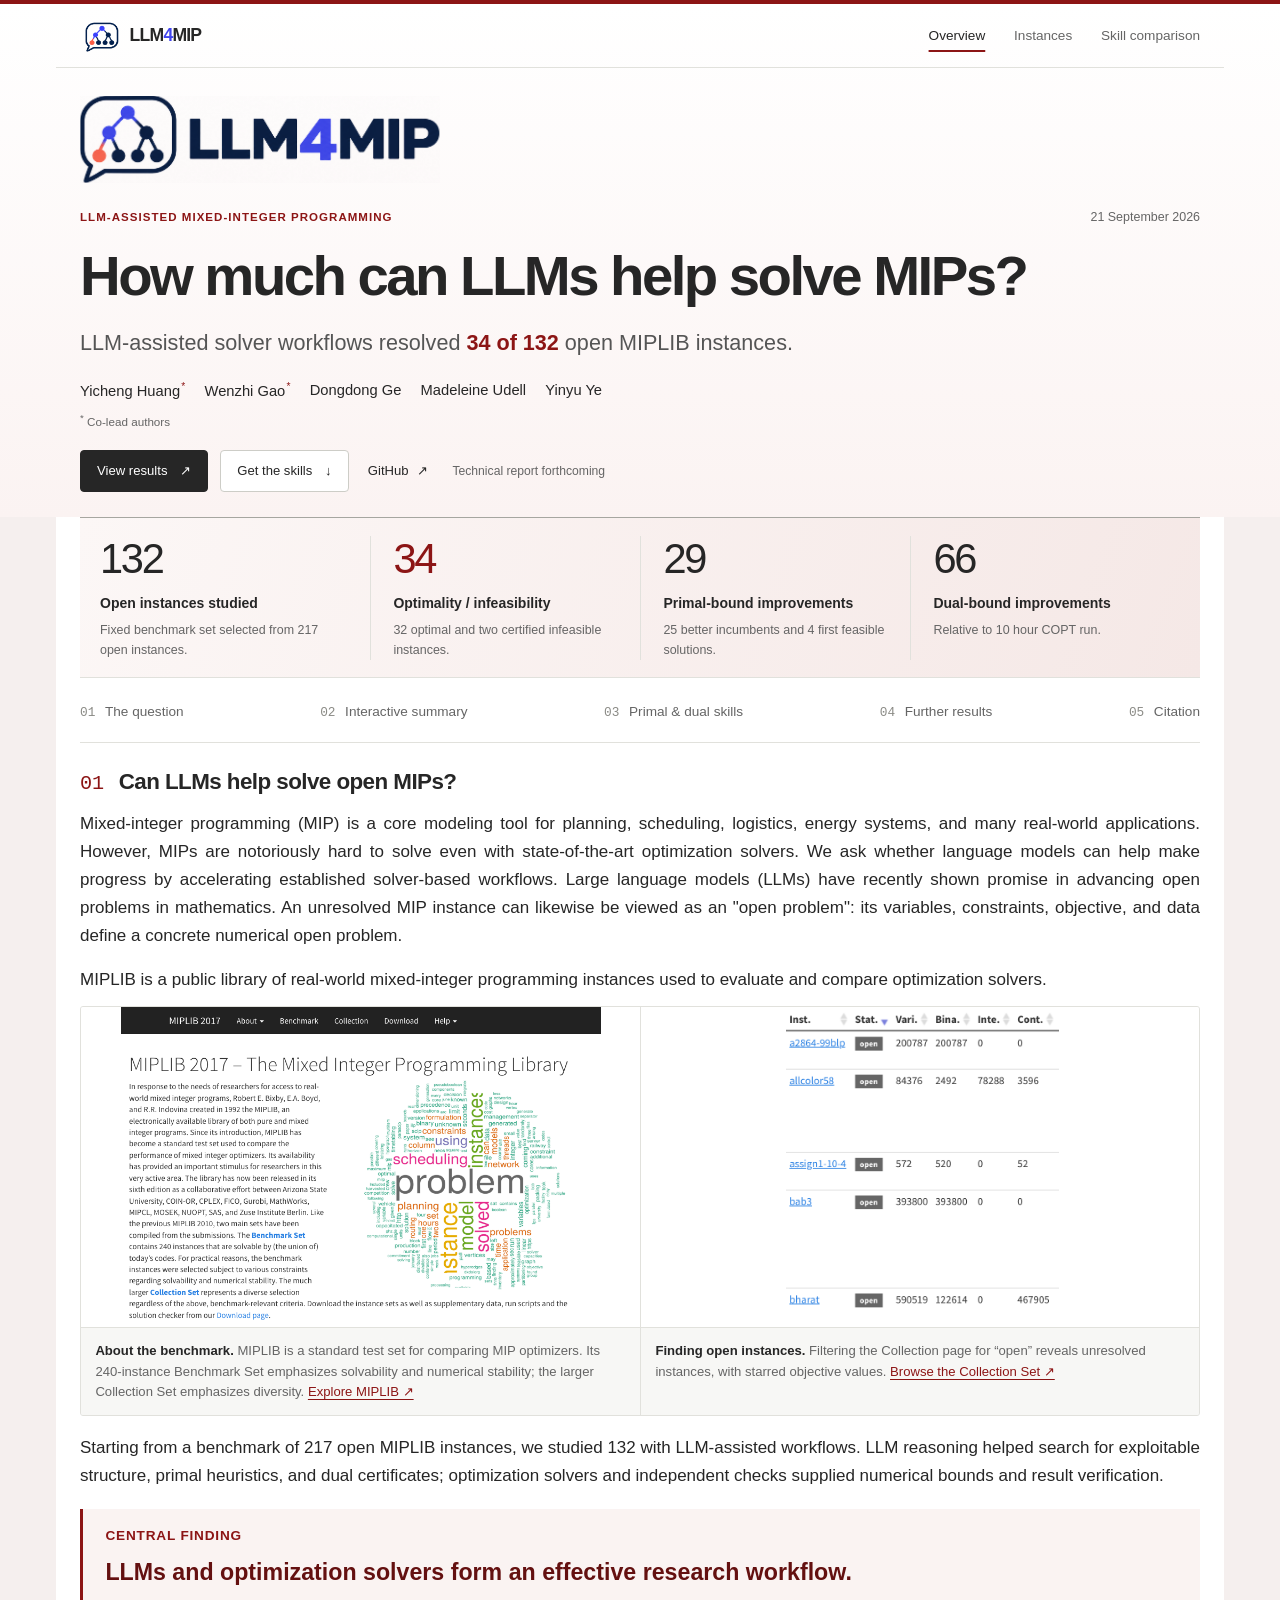
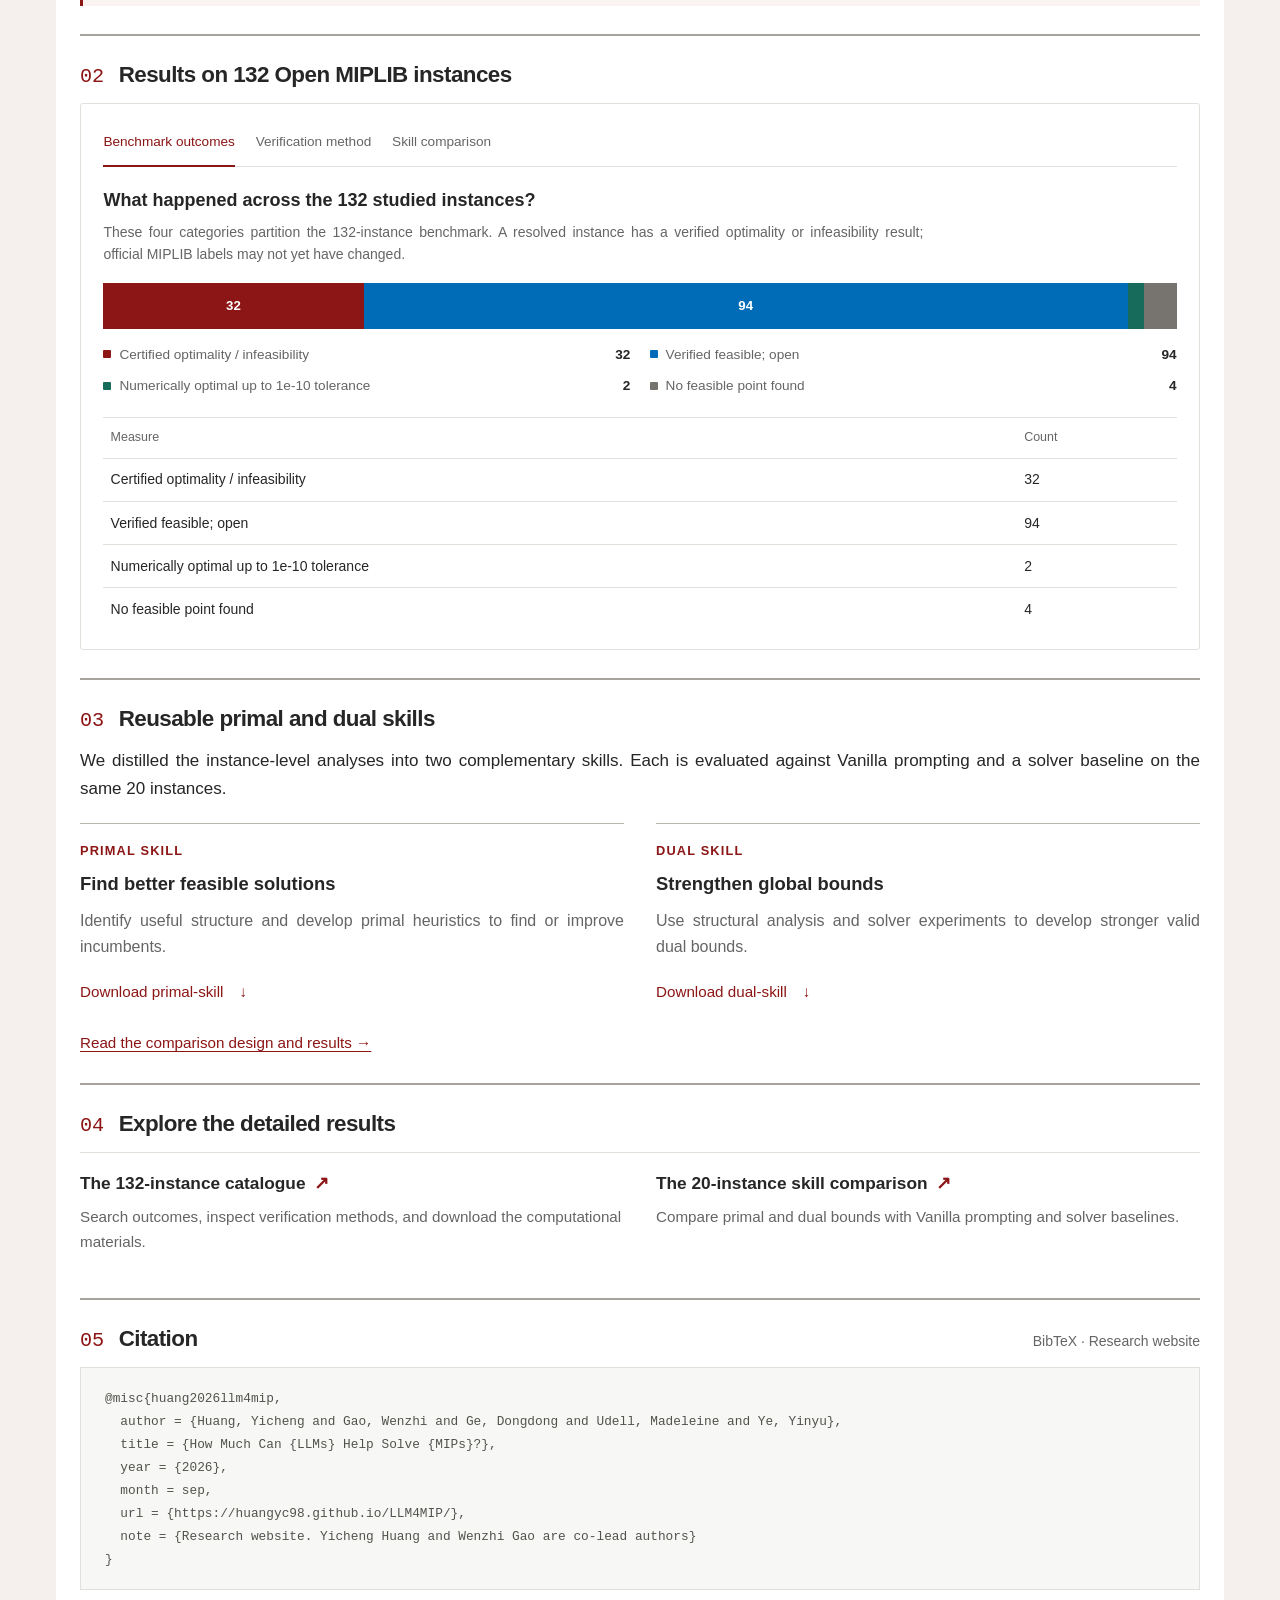
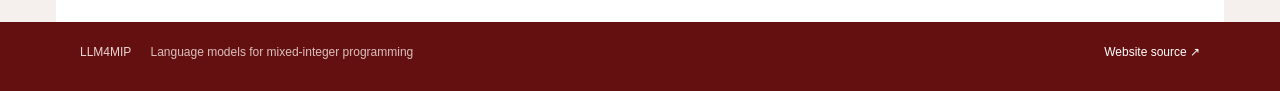
==== commit 4cfcba72: "Add project logos to website masthead and page icons" ====
--- a/index.html
+++ b/index.html
@@ -17,13 +17,14 @@
   <meta property="og:title" content="How Much Can LLMs Help Solve MIPs?">
   <meta property="og:description" content="A concise interactive overview of 132 open MIPLIB instances, optimality or infeasibility for 34 instances, and a paired workflow comparison.">
   <title>How Much Can LLMs Help Solve MIPs? | LLM4MIP</title>
+  <link rel="icon" type="image/png" href="assets/llm4mip-icon.png">
   <link rel="stylesheet" href="assets/site.css">
 </head>
 <body class="home-page">
   <a class="skip-link" href="#main">Skip to main content</a>
   <header class="site-header">
     <nav class="nav-wrap" aria-label="Primary navigation">
-      <a class="brand" href="./">LLM4MIP<span class="brand-dot" aria-hidden="true">.</span></a>
+      <a class="brand" href="./"><img class="brand-icon" src="assets/llm4mip-icon.png" width="1254" height="1254" alt=""><span>LLM<span class="brand-four">4</span>MIP</span></a>
       <div class="nav-links">
         <a href="./" aria-current="page">Overview</a>
         <a href="instances/">Instances</a>
@@ -32,6 +33,9 @@
     </nav>
     <div class="hero">
       <div class="hero-inner">
+        <div class="hero-wordmark">
+          <img src="assets/llm4mip-wordmark.png" width="1774" height="887" alt="LLM4MIP" fetchpriority="high">
+        </div>
         <div class="manuscript-meta">
           <p class="eyebrow">LLM-assisted mixed-integer programming</p>
           <time datetime="2026-09-21">21 September 2026</time>
--- a/assets/site.css
+++ b/assets/site.css
@@ -40,6 +40,12 @@
 .nav-wrap { max-width: 1168px; margin: auto; min-height: 72px; padding: 0 24px; display: flex; align-items: center; justify-content: space-between; gap: 1.5rem; border-bottom: 1px solid var(--line); }
 .brand { color: var(--ink); text-decoration: none; font-size: 1.1rem; font-weight: 750; letter-spacing: -0.045em; }
 .brand-dot { color: var(--cardinal); }
+.brand { display: inline-flex; align-items: center; gap: 0.35rem; flex-shrink: 0; }
+.brand-icon { display: block; width: 44px; height: 44px; object-fit: contain; }
+.brand-four { color: #4144ef; }
+/* Frame the supplied wordmark's whitespace without altering the original image. */
+.hero-wordmark { position: relative; width: min(360px, 100%); aspect-ratio: 1494 / 362; overflow: hidden; margin-bottom: 1.5rem; mix-blend-mode: multiply; }
+.hero-wordmark img { position: absolute; width: 118.7416%; max-width: none; height: auto; left: -9.5047%; top: -74.5856%; }
 .nav-links { display: flex; flex-wrap: wrap; gap: 1.8rem; align-items: center; }
 .nav-links a { display: inline-flex; align-items: center; min-height: 44px; color: var(--muted); font-size: 0.85rem; text-decoration: none; }
 .nav-links a:hover, .nav-links a[aria-current="page"] { color: var(--ink); }
